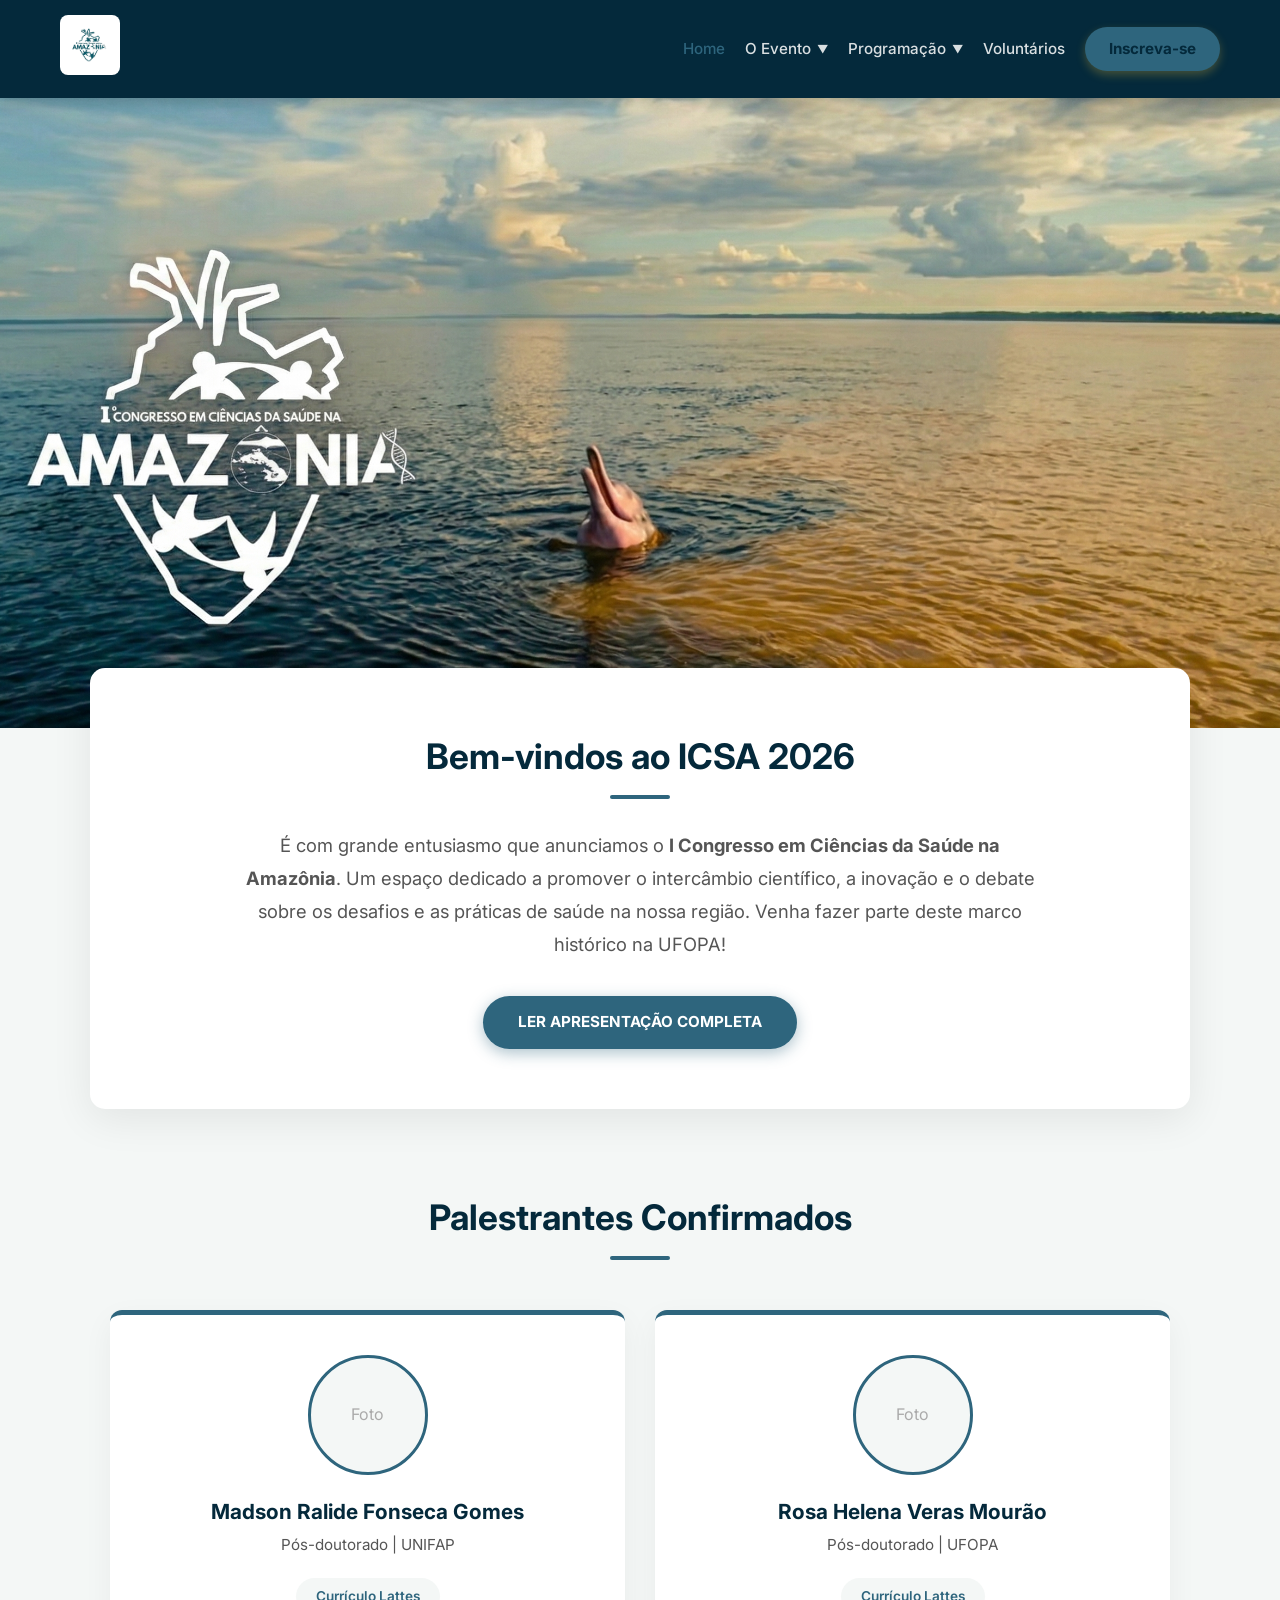
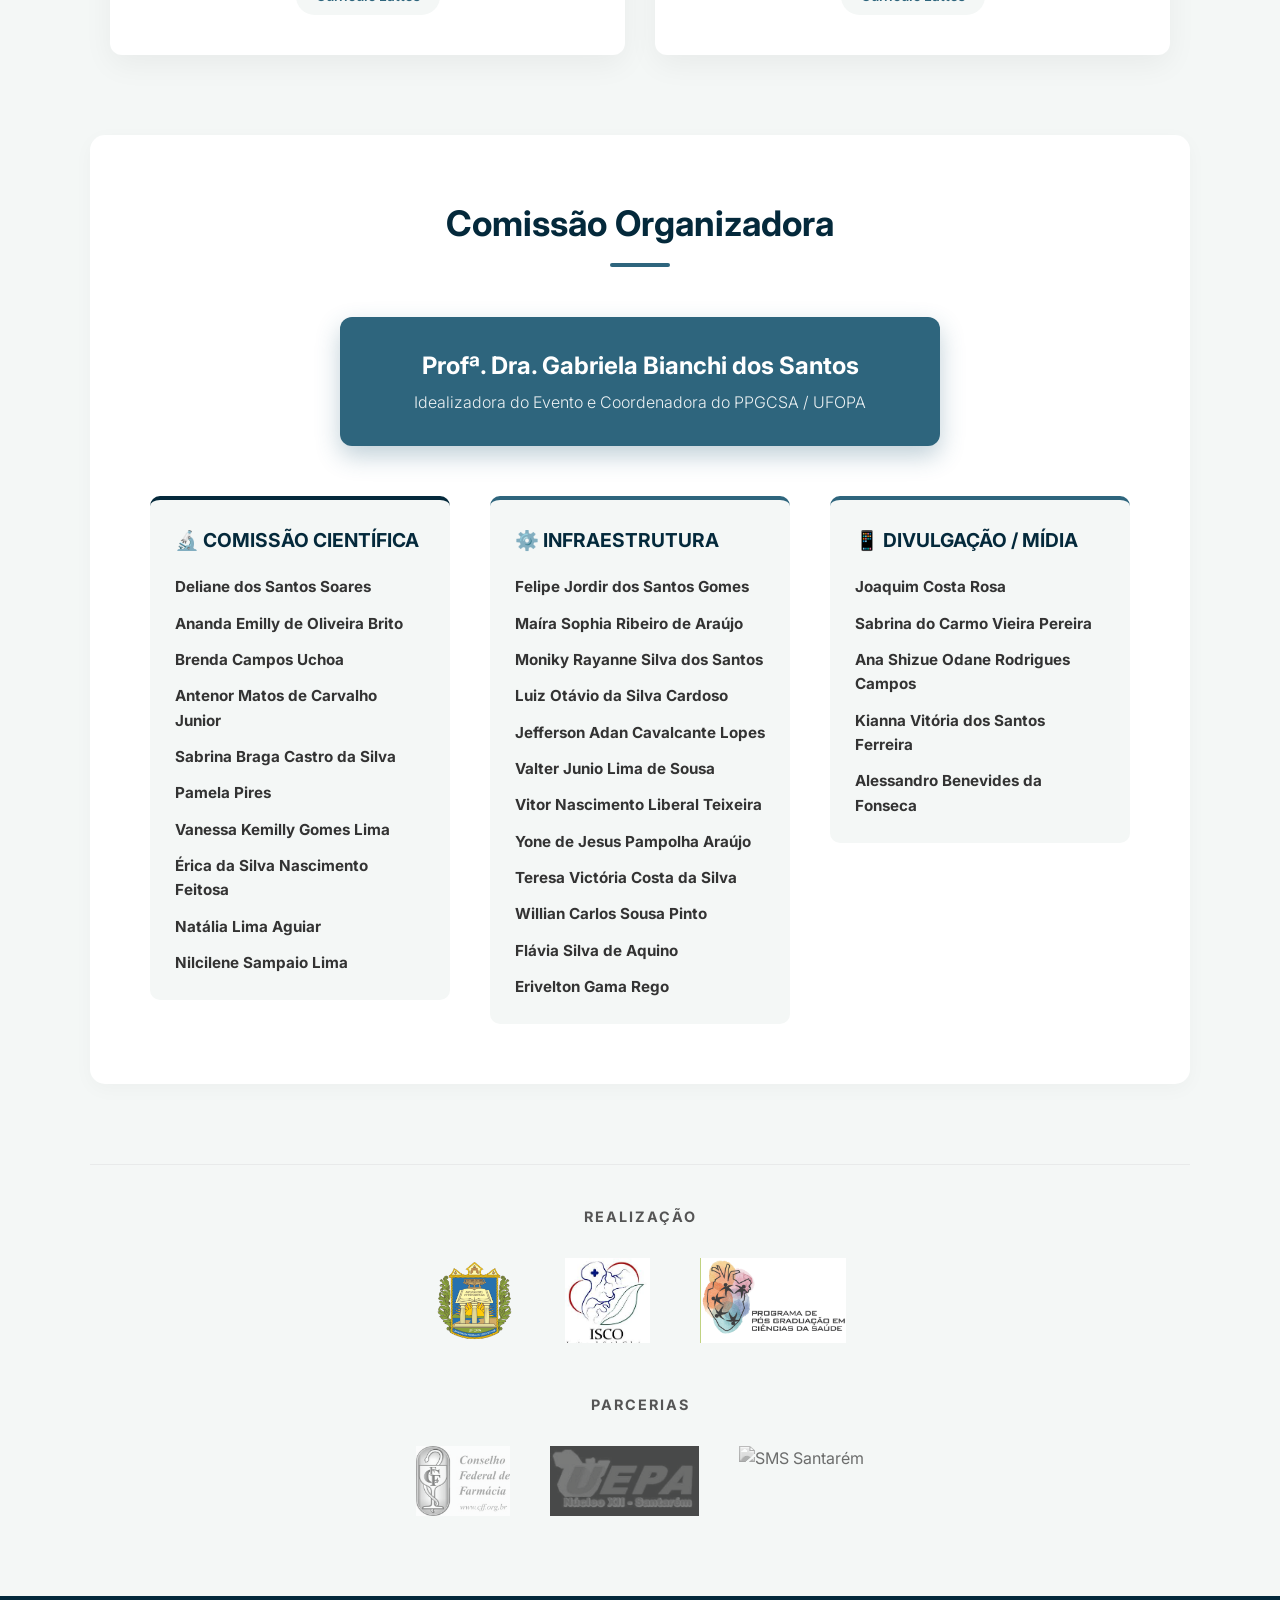
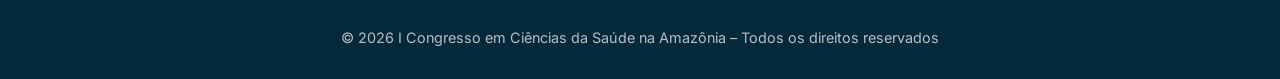
==== index.html @ aff32c7c "feat: atualiza comissao e adiciona logos institucionais" ====
<!DOCTYPE html>
<html lang="pt-BR">
<head>
    <meta charset="UTF-8">
    <meta name="viewport" content="width=device-width, initial-scale=1.0">
    <title>I Congresso em Ciências da Saúde na Amazônia</title>
    <link href="https://fonts.googleapis.com/css2?family=Inter:wght@300;400;500;600;700&display=swap" rel="stylesheet">
    <link rel="stylesheet" href="css/style.css">
</head>
<body>

    <header>
        <div class="nav-container">
            <a href="index.html"><img src="img/logo.jpeg" alt="Logo ICSA 2026" class="logo-img"></a>

            <div class="menu-toggle" id="mobile-menu">
                <span></span>
                <span></span>
                <span></span>
            </div>
            
            <nav class="nav-links">
                <a href="index.html" class="active">Home</a>
                
                <div class="dropdown">
                    <button class="dropbtn">O Evento <span style="font-size: 0.7rem;">▼</span></button>
                    <div class="dropdown-content">
                        <a href="apresentacao.html">Apresentação</a>
                        <a href="datas.html">Datas Importantes</a>
                        <a href="local.html">Local do Evento</a>
                    </div>
                </div>

                <div class="dropdown">
                    <button class="dropbtn">Programação <span style="font-size: 0.7rem;">▼</span></button>
                    <div class="dropdown-content">
                        <a href="programacao.html">Grade de Horários</a>
                        <a href="#palestrantes">Palestrantes</a>
                    </div>
                </div>

                <a href="voluntarios.html">Voluntários</a>
                <a href="#submissao" class="btn-subscribe">Inscreva-se</a>
            </nav>
        </div>
    </header>

    <section class="hero" style="position: relative; padding: 0;">
        <div class="hero-carousel">
            <img src="img/slide1.jpeg" class="slide active" alt="Slide Boto">
        </div>
    </section>

    <section class="section-container" style="text-align: center; background: var(--white); padding: 60px 40px; border-radius: 15px; box-shadow: 0 10px 40px rgba(0,0,0,0.08); margin-top: -60px; position: relative; z-index: 10;">
        <h2 class="section-title" style="margin-bottom: 30px;">Bem-vindos ao ICSA 2026</h2>
        
        <p style="font-size: 1.15rem; color: var(--text-light); max-width: 800px; margin: 0 auto 35px; line-height: 1.8;">
            É com grande entusiasmo que anunciamos o <strong>I Congresso em Ciências da Saúde na Amazônia</strong>. 
            Um espaço dedicado a promover o intercâmbio científico, a inovação e o debate sobre os desafios e as práticas de saúde na nossa região. Venha fazer parte deste marco histórico na UFOPA!
        </p>

        <a href="apresentacao.html" style="background-color: var(--secondary-color); color: var(--white); padding: 14px 35px; border-radius: 30px; font-weight: bold; text-transform: uppercase; font-size: 0.95rem; text-decoration: none; display: inline-block; transition: 0.3s; box-shadow: 0 4px 15px rgba(46, 101, 125, 0.4);">
            Ler Apresentação Completa
        </a>
    </section>

    <section id="palestrantes" class="section-container">
        <h2 class="section-title">Palestrantes Confirmados</h2>
        <div class="speakers-grid">
            <div class="speaker-card">
                <div class="speaker-photo">Foto</div>
                <h3 class="speaker-name">Madson Ralide Fonseca Gomes</h3>
                <p class="speaker-title">Pós-doutorado | UNIFAP</p>
                <a href="http://lattes.cnpq.br/0513632107672072" target="_blank" class="lattes-link">Currículo Lattes</a>
            </div>
            <div class="speaker-card">
                <div class="speaker-photo">Foto</div>
                <h3 class="speaker-name">Rosa Helena Veras Mourão</h3>
                <p class="speaker-title">Pós-doutorado | UFOPA</p>
                <a href="http://lattes.cnpq.br/7166770916937434" target="_blank" class="lattes-link">Currículo Lattes</a>
            </div>
        </div>
    </section>

    <section id="colaboradores" class="section-container" style="background: var(--white); padding: 60px; border-radius: 15px; box-shadow: 0 5px 20px rgba(0,0,0,0.03);">
        <h2 class="section-title">Comissão Organizadora</h2>
        
        <div style="text-align: center; margin: 0 auto 50px; max-width: 600px; background: var(--secondary-color); color: var(--white); padding: 30px; border-radius: 12px; box-shadow: 0 10px 25px rgba(46, 101, 125, 0.3);">
            <h3 style="font-size: 1.5rem; margin-bottom: 5px;">Profª. Dra. Gabriela Bianchi dos Santos</h3>
            <p style="font-size: 1rem; opacity: 0.9; font-weight: 300;">Idealizadora do Evento e Coordenadora do PPGCSA / UFOPA</p>
        </div>

        <div style="display: grid; grid-template-columns: repeat(auto-fit, minmax(280px, 1fr)); gap: 40px; align-items: start;">
            
            <div style="background: var(--bg-light); padding: 25px; border-radius: 10px; border-top: 4px solid var(--primary-color);">
                <h4 style="color: var(--primary-color); font-size: 1.2rem; margin-bottom: 20px; text-transform: uppercase;">🔬 Comissão Científica</h4>
                <div style="display: flex; flex-direction: column; gap: 12px; font-size: 0.95rem;">
                    <p><strong>Deliane dos Santos Soares</strong></p>
                    <p><strong>Ananda Emilly de Oliveira Brito</strong></p>
                    <p><strong>Brenda Campos Uchoa</strong></p>
                    <p><strong>Antenor Matos de Carvalho Junior</strong></p>
                    <p><strong>Sabrina Braga Castro da Silva</strong></p>
                    <p><strong>Pamela Pires</strong></p>
                    <p><strong>Vanessa Kemilly Gomes Lima</strong></p>
                    <p><strong>Érica da Silva Nascimento Feitosa</strong></p>
                    <p><strong>Natália Lima Aguiar</strong></p>
                    <p><strong>Nilcilene Sampaio Lima</strong></p>
                </div>
            </div>

            <div style="background: var(--bg-light); padding: 25px; border-radius: 10px; border-top: 4px solid var(--accent-color);">
                <h4 style="color: var(--primary-color); font-size: 1.2rem; margin-bottom: 20px; text-transform: uppercase;">⚙️ Infraestrutura</h4>
                <div style="display: flex; flex-direction: column; gap: 12px; font-size: 0.95rem;">
                    <p><strong>Felipe Jordir dos Santos Gomes</strong></p>
                    <p><strong>Maíra Sophia Ribeiro de Araújo</strong></p>
                    <p><strong>Moniky Rayanne Silva dos Santos</strong></p>
                    <p><strong>Luiz Otávio da Silva Cardoso</strong></p>
                    <p><strong>Jefferson Adan Cavalcante Lopes</strong></p>
                    <p><strong>Valter Junio Lima de Sousa</strong></p>
                    <p><strong>Vitor Nascimento Liberal Teixeira</strong></p>
                    <p><strong>Yone de Jesus Pampolha Araújo</strong></p>
                    <p><strong>Teresa Victória Costa da Silva</strong></p>
                    <p><strong>Willian Carlos Sousa Pinto</strong></p>
                    <p><strong>Flávia Silva de Aquino</strong></p>
                    <p><strong>Erivelton Gama Rego</strong></p>
                </div>
            </div>

            <div style="background: var(--bg-light); padding: 25px; border-radius: 10px; border-top: 4px solid var(--secondary-color);">
                <h4 style="color: var(--primary-color); font-size: 1.2rem; margin-bottom: 20px; text-transform: uppercase;">📱 Divulgação / Mídia</h4>
                <div style="display: flex; flex-direction: column; gap: 12px; font-size: 0.95rem;">
                    <p><strong>Joaquim Costa Rosa</strong></p>
                    <p><strong>Sabrina do Carmo Vieira Pereira</strong></p>
                    <p><strong>Ana Shizue Odane Rodrigues Campos</strong></p>
                    <p><strong>Kianna Vitória dos Santos Ferreira</strong></p>
                    <p><strong>Alessandro Benevides da Fonseca</strong></p>
                </div>
            </div>

        </div>
    </section>

    <section class="section-container" style="text-align: center; margin-bottom: 60px; padding-top: 40px; border-top: 1px solid rgba(0,0,0,0.05);">
        
        <div style="margin-bottom: 50px;">
            <h4 style="color: var(--text-light); text-transform: uppercase; letter-spacing: 2px; font-size: 0.9rem; margin-bottom: 30px;">Realização</h4>
            <div style="display: flex; justify-content: center; align-items: center; gap: 50px; flex-wrap: wrap;">
                <img src="img/logo-ufopa.png" alt="Universidade Federal do Oeste do Pará - UFOPA" style="height: 85px; object-fit: contain;">
                
                <img src="img/logo-isco.png" alt="Instituto de Saúde Coletiva - ISCO" style="height: 85px; object-fit: contain;">
                
                <img src="img/logo-ppgcsa.png" alt="Programa de Pós-Graduação em Ciências da Saúde na Amazônia - PPGCSA" style="height: 85px; object-fit: contain;">
            </div>
        </div>
        
        <div>
            <h4 style="color: var(--text-light); text-transform: uppercase; letter-spacing: 2px; font-size: 0.9rem; margin-bottom: 30px;">Parcerias</h4>
            <div style="display: flex; justify-content: center; align-items: center; gap: 40px; flex-wrap: wrap;">
                <img src="img/logo-cff.png" alt="Conselho Federal de Farmácia" style="height: 70px; object-fit: contain; filter: grayscale(100%); opacity: 0.7; transition: 0.3s;" onmouseover="this.style.filter='none'; this.style.opacity='1'" onmouseout="this.style.filter='grayscale(100%)'; this.style.opacity='0.7'">
                
                <img src="img/logo-uepa.png" alt="UEPA" style="height: 70px; object-fit: contain; filter: grayscale(100%); opacity: 0.7; transition: 0.3s;" onmouseover="this.style.filter='none'; this.style.opacity='1'" onmouseout="this.style.filter='grayscale(100%)'; this.style.opacity='0.7'">
                
                <img src="img/logo-sms.png" alt="SMS Santarém" style="height: 70px; object-fit: contain; filter: grayscale(100%); opacity: 0.7; transition: 0.3s;" onmouseover="this.style.filter='none'; this.style.opacity='1'" onmouseout="this.style.filter='grayscale(100%)'; this.style.opacity='0.7'">
            </div>
        </div>

    </section>

    <footer>
        <p>© 2026 I Congresso em Ciências da Saúde na Amazônia – Todos os direitos reservados</p>
    </footer>

    <script src="js/script.js"></script>
</body>
</html>
---- css/style.css ----
/* =========================================
   1. CONFIGURAÇÕES GERAIS E PALETA (Nível Sênior)
   ========================================= */
:root {
    --primary-color: #04293B;   /* Azul Escuro */
    --secondary-color: #2E657D; /* Azul Claro */
    --accent-color: #2E657D;    /* Trocamos o amarelo pelo seu Azul Claro aqui! */
    --text-color: #333333;
    --text-light: #555555;
    --bg-light: #F4F7F6;        
    --white: #ffffff;
}

* {
    margin: 0;
    padding: 0;
    box-sizing: border-box;
}

body {
    font-family: 'Inter', sans-serif;
    color: var(--text-color);
    background-color: var(--bg-light);
    line-height: 1.6;
}

/* =========================================
   2. CABEÇALHO ESCURO E ELEGANTE
   ========================================= */
header {
    background-color: var(--primary-color);
    box-shadow: 0 4px 15px rgba(0,0,0,0.2);
    position: sticky;
    top: 0;
    z-index: 1000;
}

.nav-container {
    max-width: 1200px;
    margin: 0 auto;
    padding: 15px 20px;
    display: flex;
    justify-content: space-between;
    align-items: center;
}

.logo-img {
    height: 60px;
    background-color: var(--white); /* Fundo branco pra logo destacar no azul escuro */
    padding: 5px;
    border-radius: 8px;
}

.nav-links {
    display: flex;
    gap: 20px;
    align-items: center;
}

.nav-links a {
    color: var(--white);
    text-decoration: none;
    font-weight: 500;
    font-size: 0.95rem;
    transition: all 0.3s ease;
    opacity: 0.85;
}

.nav-links a:hover, .nav-links a.active {
    color: var(--accent-color);
    opacity: 1;
}

/* Botão de Inscrição no Menu */
.nav-links .btn-subscribe {
    background-color: var(--accent-color);
    color: var(--primary-color);
    padding: 10px 24px;
    border-radius: 30px;
    font-weight: 700;
    opacity: 1;
    box-shadow: 0 4px 10px rgba(212, 175, 55, 0.3);
}

.nav-links .btn-subscribe:hover {
    background-color: var(--white);
    color: var(--primary-color);
    transform: translateY(-2px);
}

/* =========================================
   3. ESTRUTURA GLOBAL E TÍTULOS
   ========================================= */
.section-container {
    max-width: 1100px;
    margin: 80px auto;
    padding: 0 20px;
}

/* Títulos com detalhe dourado embaixo */
.section-title {
    color: var(--primary-color);
    font-size: 2.2rem;
    font-weight: 700;
    text-align: center;
    margin-bottom: 50px;
    position: relative;
    padding-bottom: 15px;
}

.section-title::after {
    content: '';
    position: absolute;
    bottom: 0;
    left: 50%;
    transform: translateX(-50%);
    width: 60px;
    height: 4px;
    background-color: var(--accent-color);
    border-radius: 2px;
}

/* =========================================
   4. CARROSSEL / BANNER
   ========================================= */
.hero-carousel {
    width: 100%;
    height: 70vh; /* Altura imponente */
    position: relative;
    overflow: hidden;
    background-color: var(--primary-color);
}

.hero-carousel .slide {
    position: absolute;
    top: 0;
    left: 0;
    width: 100%;
    height: 100%;
    object-fit: cover;
    object-position: center;
    opacity: 0;
    transition: opacity 1s ease-in-out;
    z-index: 1;
}

.hero-carousel .slide.active {
    opacity: 1;
}

/* =========================================
   5. CARDS (Palestrantes e Datas)
   ========================================= */
.speakers-grid {
    display: grid;
    grid-template-columns: repeat(auto-fit, minmax(280px, 1fr));
    gap: 30px;
}

.speaker-card {
    background: var(--white);
    padding: 40px 20px;
    border-radius: 12px;
    text-align: center;
    box-shadow: 0 10px 30px rgba(0,0,0,0.05);
    transition: transform 0.3s ease, box-shadow 0.3s ease;
    border-top: 5px solid var(--secondary-color);
}

.speaker-card:hover {
    transform: translateY(-5px);
    box-shadow: 0 15px 40px rgba(0,0,0,0.1);
}

.speaker-photo {
    width: 120px;
    height: 120px;
    background-color: var(--bg-light);
    border-radius: 50%;
    margin: 0 auto 20px;
    display: flex;
    align-items: center;
    justify-content: center;
    color: #aaa;
    border: 3px solid var(--accent-color);
}

.speaker-name {
    color: var(--primary-color);
    font-size: 1.3rem;
    margin-bottom: 5px;
}

.speaker-title {
    color: var(--text-light);
    font-size: 0.95rem;
    margin-bottom: 20px;
}

.lattes-link {
    display: inline-block;
    padding: 8px 20px;
    background-color: var(--bg-light);
    color: var(--secondary-color);
    text-decoration: none;
    border-radius: 20px;
    font-size: 0.85rem;
    font-weight: 600;
    transition: 0.3s;
}

.lattes-link:hover {
    background-color: var(--secondary-color);
    color: var(--white);
}

/* =========================================
   6. RODAPÉ
   ========================================= */
footer {
    background-color: var(--primary-color);
    color: rgba(255,255,255,0.7);
    text-align: center;
    padding: 30px 20px;
    font-size: 0.9rem;
    margin-top: 80px;
}

/* =========================================
   7. MENUS DROPDOWN (Gavetas)
   ========================================= */
.dropdown {
    position: relative;
    display: inline-block;
}

.dropbtn {
    background-color: transparent;
    color: var(--white);
    font-family: 'Inter', sans-serif;
    font-size: 0.95rem;
    font-weight: 500;
    border: none;
    cursor: pointer;
    padding: 10px 0;
    display: flex;
    align-items: center;
    gap: 6px;
    opacity: 0.85;
    transition: 0.3s;
}

.dropbtn:hover {
    color: var(--accent-color);
    opacity: 1;
}

.dropdown-content {
    display: none;
    position: absolute;
    background-color: var(--white);
    min-width: 220px;
    box-shadow: 0px 10px 25px rgba(0,0,0,0.15);
    border-radius: 8px;
    overflow: hidden;
    z-index: 1000;
    top: 100%;
    left: 0;
    border-top: 3px solid var(--accent-color);
}

.dropdown-content a {
    color: var(--text-color) !important; /* Força a cor escura no PC */
    padding: 12px 20px;
    text-decoration: none;
    display: block;
    text-align: left;
    border-bottom: 1px solid #f0f0f0;
    font-size: 0.9rem;
    transition: 0.2s;
}

.dropdown-content a:hover {
    background-color: var(--bg-light);
    color: var(--primary-color) !important;
    padding-left: 25px; /* Dá um "pulinho" pra direita chiquérrimo ao passar o mouse */
}

/* Faz a gaveta aparecer ao passar o mouse */
.dropdown:hover .dropdown-content {
    display: block;
}

/* =========================================
   8. RESPONSIVIDADE (MOBILE) - Gatilho Antecipado
   ========================================= */
/* Aumentamos para 1024px: notebooks pequenos e tablets já pegam o menu de hambúrguer */
@media (max-width: 1024px) {
    .menu-toggle {
        display: flex;
        flex-direction: column;
        gap: 5px;
        cursor: pointer;
    }

    .menu-toggle span {
        width: 28px;
        height: 3px;
        background-color: var(--white);
        border-radius: 2px;
        transition: 0.3s;
    }

    .nav-links {
        display: none;
        flex-direction: column;
        position: absolute;
        top: 100%;
        left: 0;
        width: 100%;
        background-color: var(--primary-color);
        padding: 10px 0 30px;
        box-shadow: 0 10px 20px rgba(0,0,0,0.2);
        align-items: flex-start; /* Alinha tudo à esquerda no celular */
    }

    .nav-links.active {
        display: flex;
    }

    .nav-links > a, .dropdown {
        padding: 12px 20px;
        width: 100%;
        border-bottom: 1px solid rgba(255,255,255,0.05);
        text-align: left;
    }

    .dropbtn {
        width: 100%;
        padding: 0;
        justify-content: space-between; /* Coloca a setinha lá no canto direito */
    }

    /* Como o menu se comporta dentro do celular */
    .dropdown-content {
        position: relative;
        box-shadow: none;
        background-color: rgba(0,0,0,0.15); /* Fundo um pouco mais escuro pra destacar */
        border-radius: 0;
        border-top: none;
        margin-top: 10px;
    }

    .dropdown-content a {
        color: var(--white) !important; /* Volta a ser branco no celular */
        border-bottom: 1px solid rgba(255,255,255,0.05);
        padding-left: 40px; /* Dá um recuo maior pra mostrar que é sub-item */
    }

    .dropdown-content a:hover {
        background-color: transparent;
        padding-left: 45px;
        color: var(--accent-color) !important;
    }

    .hero-carousel { height: 50vh; }
    .section-title { font-size: 1.8rem; }
    .section-container { margin-top: 40px; }
}

@media (min-width: 1025px) {
    .menu-toggle { display: none; }
}

/* =========================================
   9. PÁGINA DE PROGRAMAÇÃO (Timeline e Tabs)
   ========================================= */
/* Botões dos Dias */
.tabs-container {
    display: flex;
    justify-content: center;
    gap: 15px;
    margin-bottom: 40px;
    flex-wrap: wrap;
}

.tab-btn {
    background-color: var(--white);
    color: var(--primary-color);
    border: 2px solid var(--secondary-color);
    padding: 12px 30px;
    border-radius: 30px;
    font-family: 'Inter', sans-serif;
    font-weight: 600;
    font-size: 1rem;
    cursor: pointer;
    transition: all 0.3s ease;
}

.tab-btn.active, .tab-btn:hover {
    background-color: var(--secondary-color);
    color: var(--white);
    box-shadow: 0 4px 10px rgba(46, 101, 125, 0.3);
}

/* Esconder os dias que não estão clicados */
.tab-content {
    display: none;
    animation: fadeIn 0.5s ease;
}

.tab-content.active {
    display: block;
}

@keyframes fadeIn {
    from { opacity: 0; transform: translateY(10px); }
    to { opacity: 1; transform: translateY(0); }
}

/* Bloco de Horário (A Linha do Tempo) */
.time-block {
    margin-bottom: 40px;
}

.time-header {
    background-color: var(--primary-color);
    color: var(--white);
    padding: 10px 20px;
    border-radius: 8px;
    display: inline-block;
    font-weight: 700;
    font-size: 1.2rem;
    margin-bottom: 20px;
    box-shadow: 0 4px 10px rgba(0,0,0,0.1);
}

/* Grid de Cartões de Atividades Simultâneas */
.activities-grid {
    display: grid;
    grid-template-columns: repeat(auto-fit, minmax(300px, 1fr));
    gap: 20px;
}

/* O Cartão do Minicurso/Palestra */
.activity-card {
    background: var(--white);
    border-left: 5px solid var(--secondary-color);
    padding: 20px;
    border-radius: 8px;
    box-shadow: 0 4px 15px rgba(0,0,0,0.05);
    transition: transform 0.2s;
}

.activity-card:hover {
    transform: translateY(-3px);
    box-shadow: 0 8px 20px rgba(0,0,0,0.1);
}

.activity-title {
    color: var(--primary-color);
    font-size: 1.1rem;
    font-weight: 700;
    margin-bottom: 8px;
    line-height: 1.4;
}

.activity-speaker {
    color: var(--text-light);
    font-size: 0.95rem;
    margin-bottom: 15px;
    display: flex;
    align-items: center;
    gap: 5px;
}

.activity-location {
    display: inline-block;
    background-color: var(--bg-light);
    color: var(--secondary-color);
    font-size: 0.85rem;
    font-weight: 600;
    padding: 5px 12px;
    border-radius: 20px;
    border: 1px solid rgba(46, 101, 125, 0.2);
}
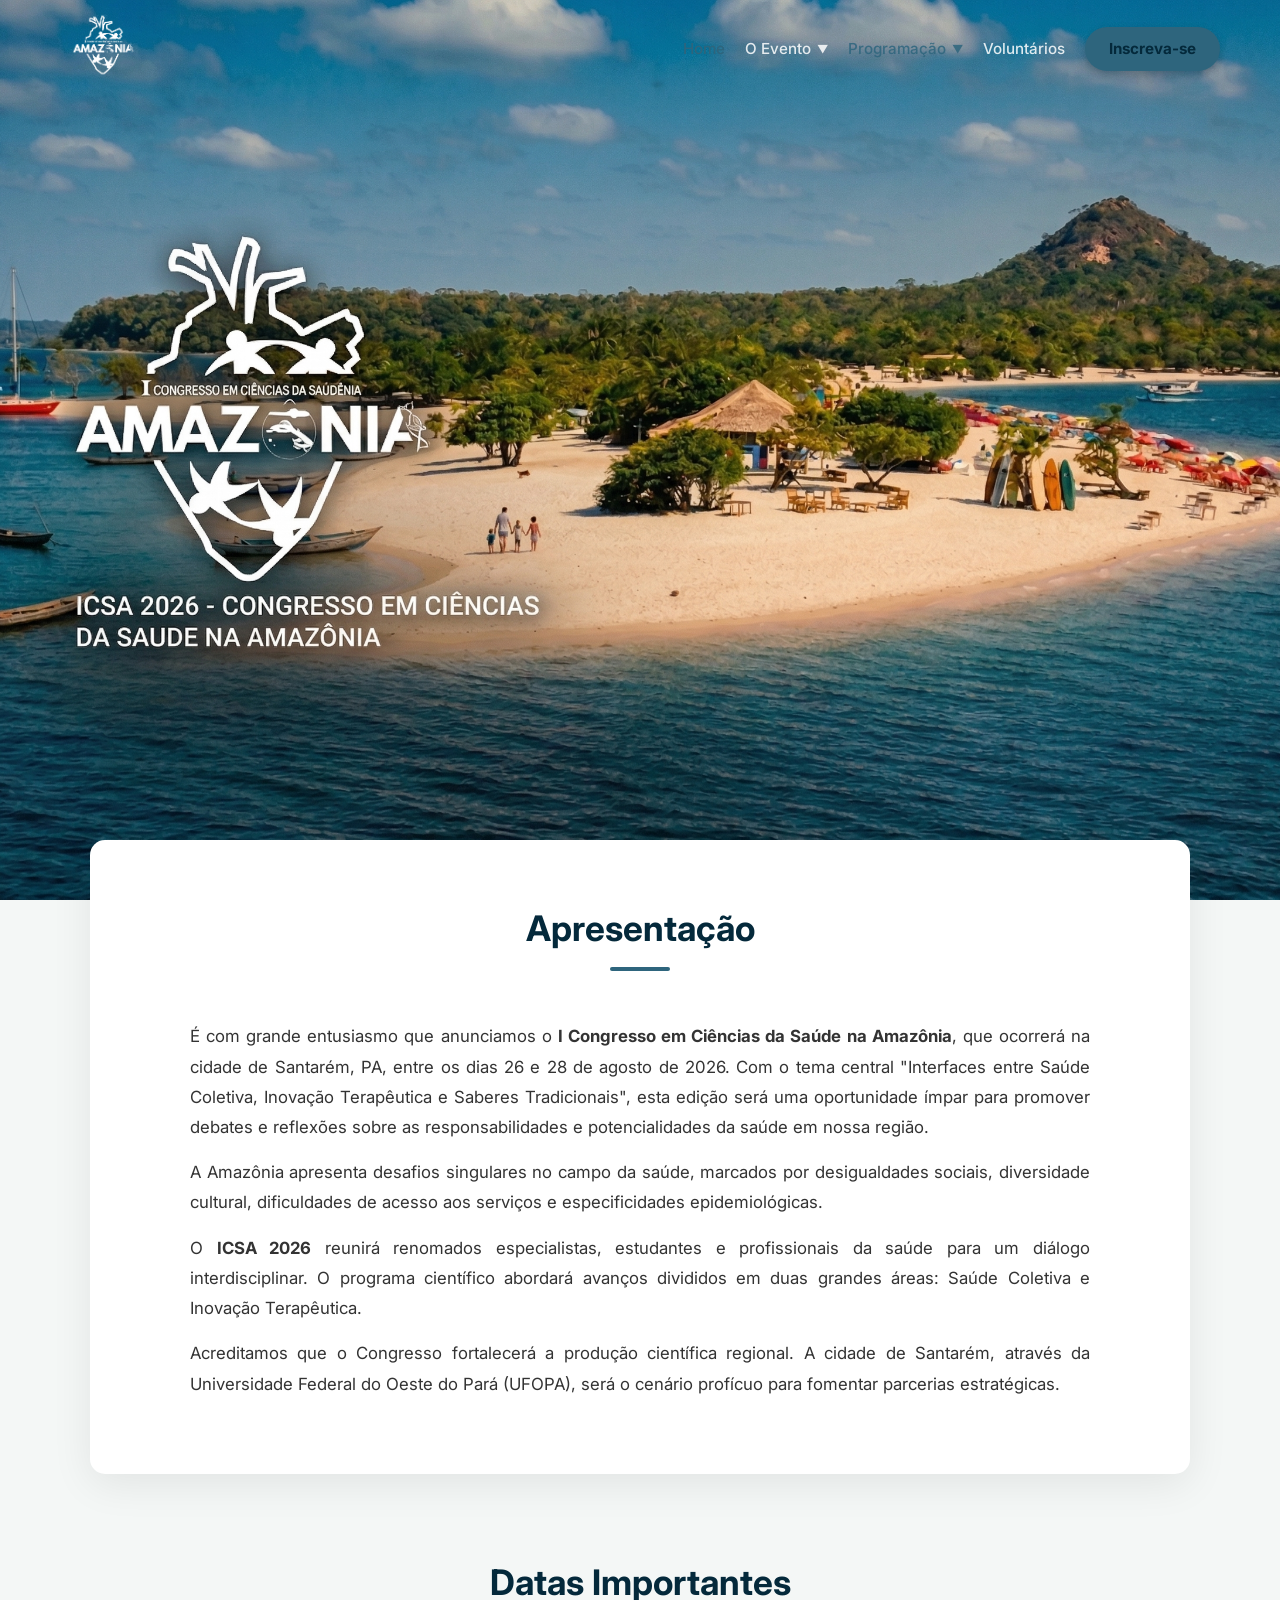
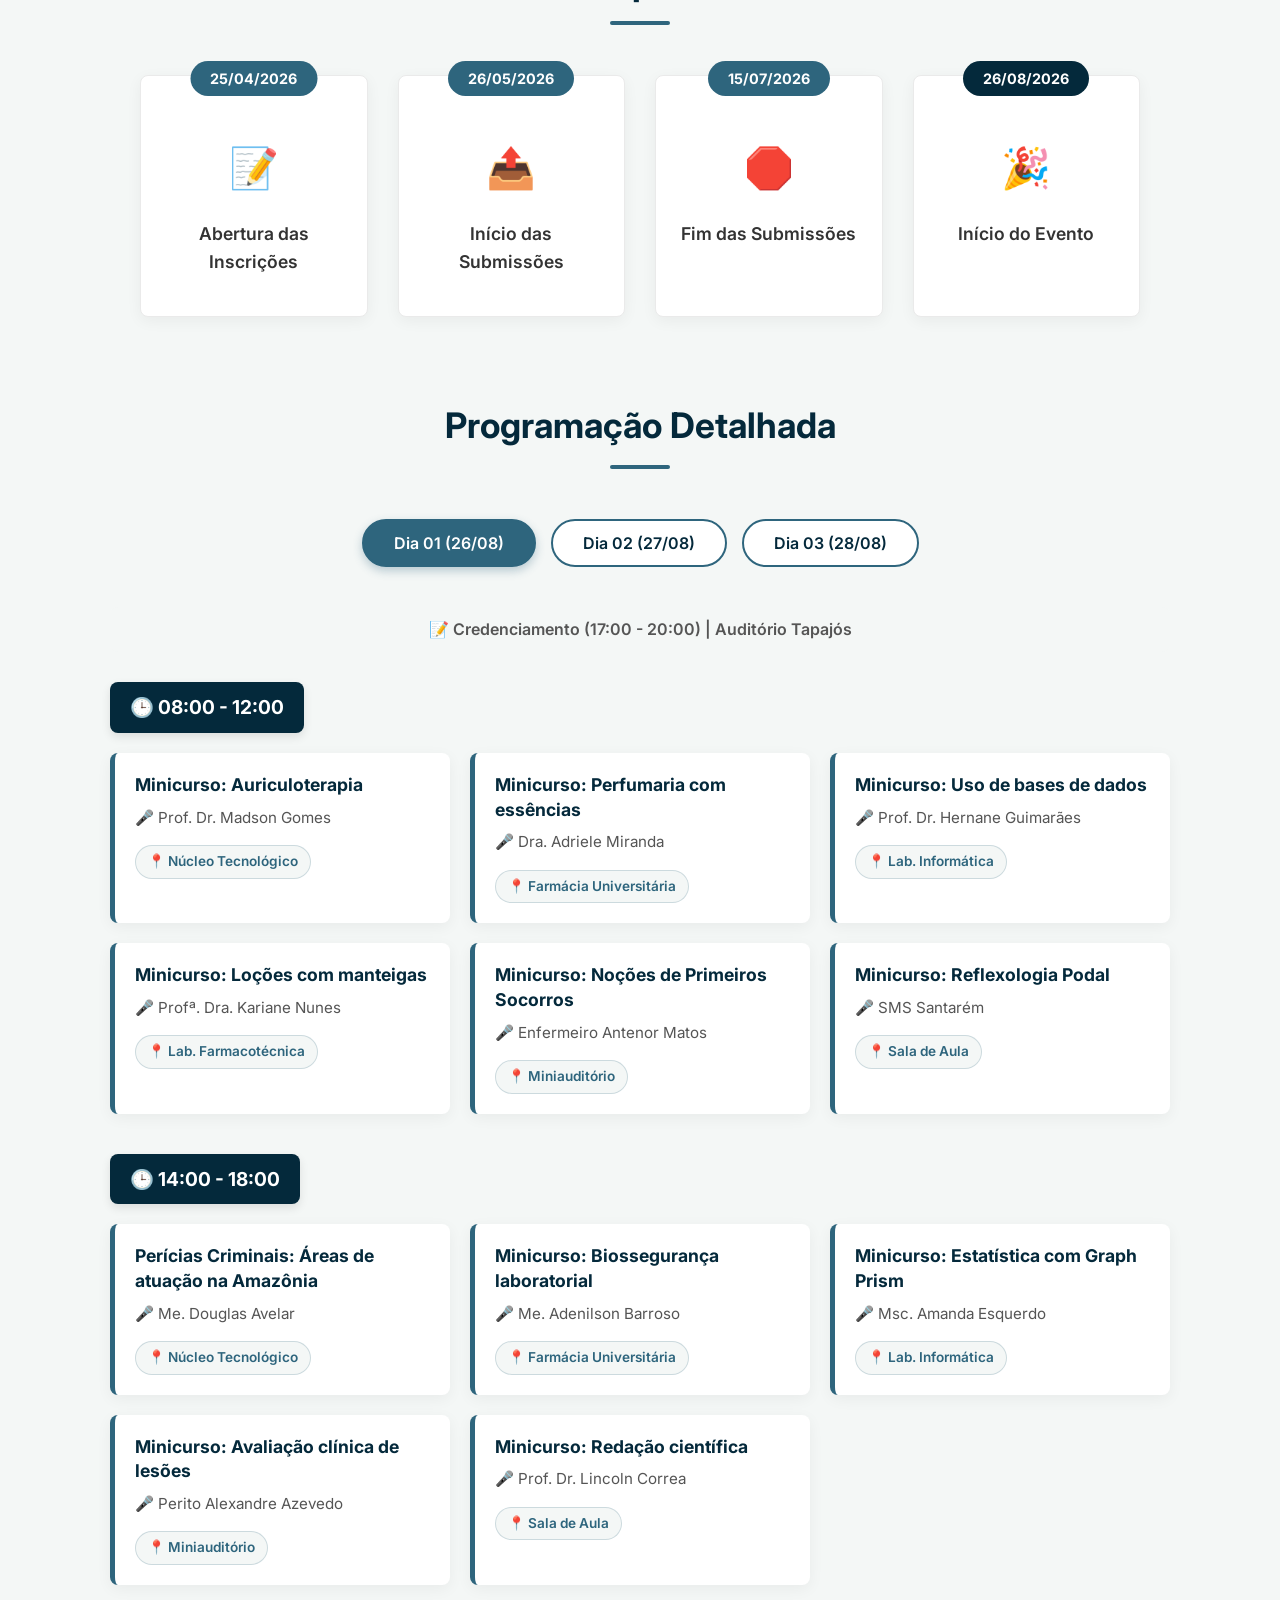
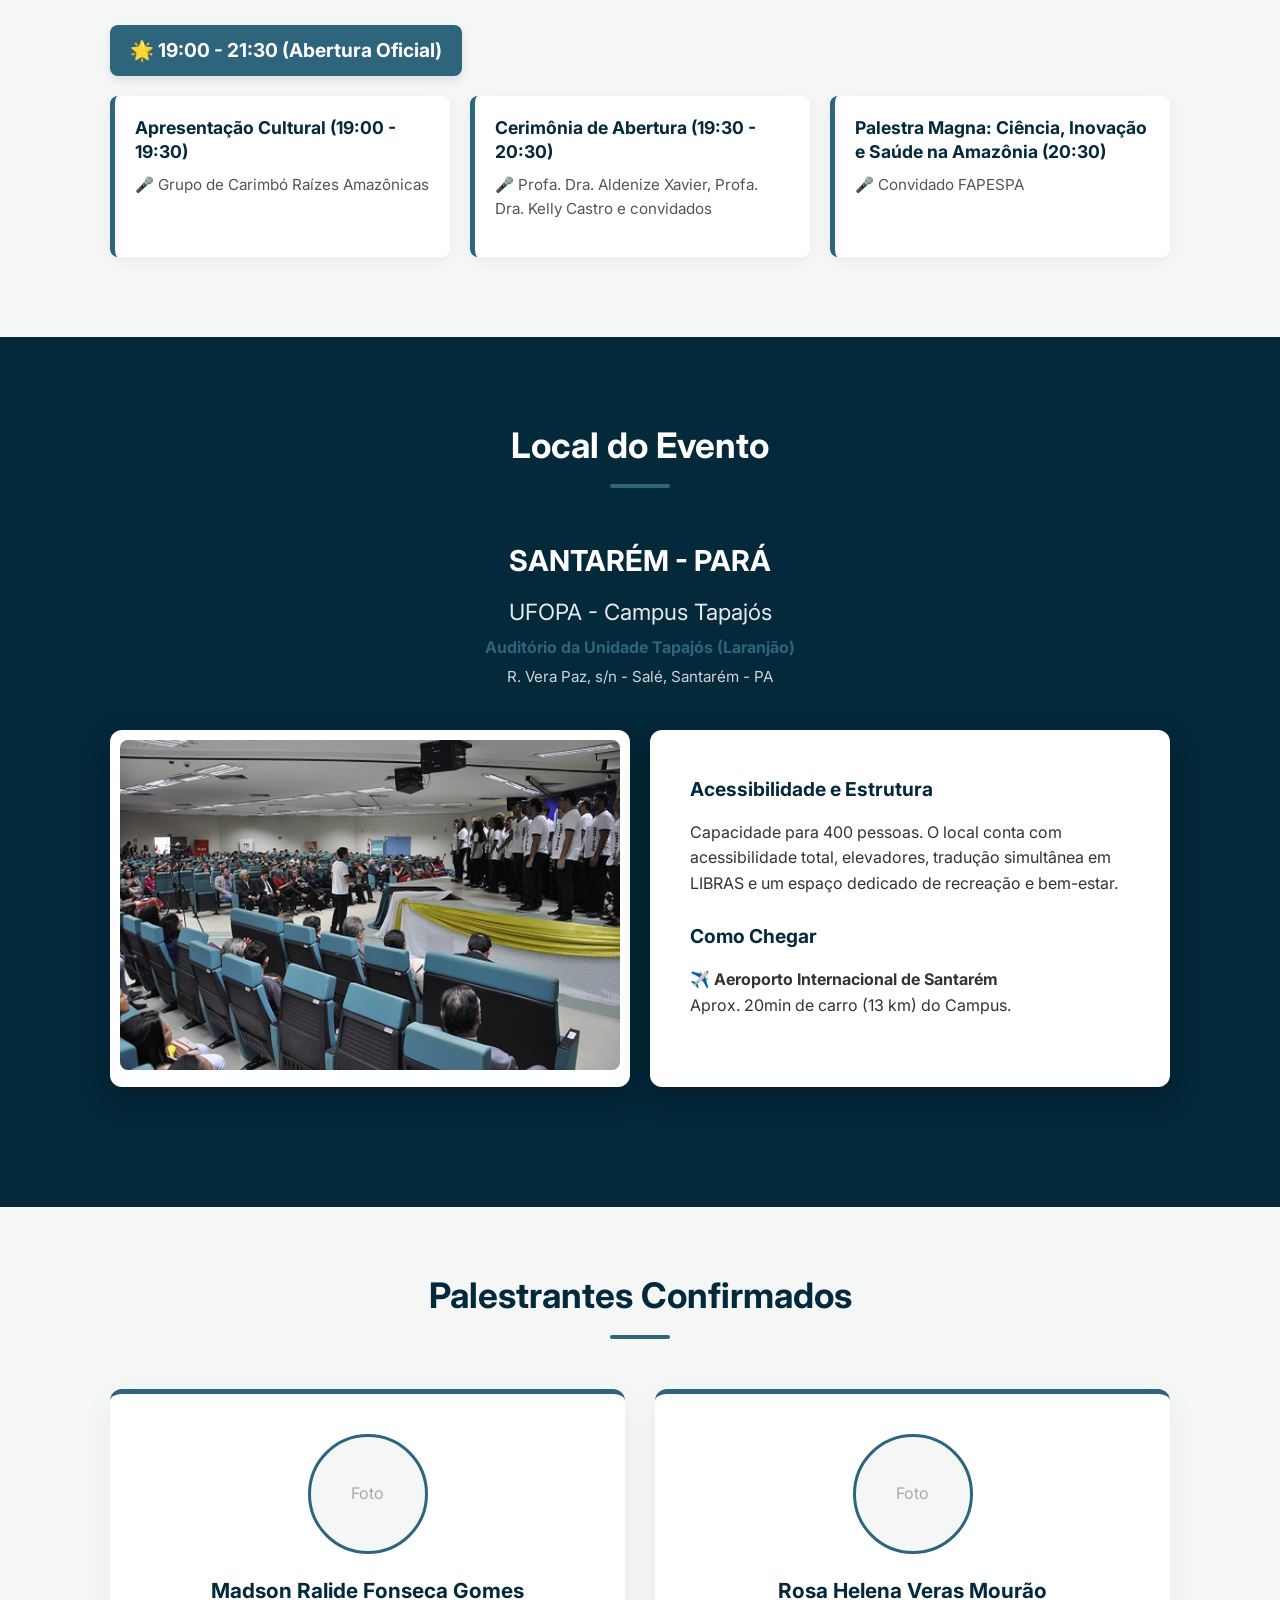
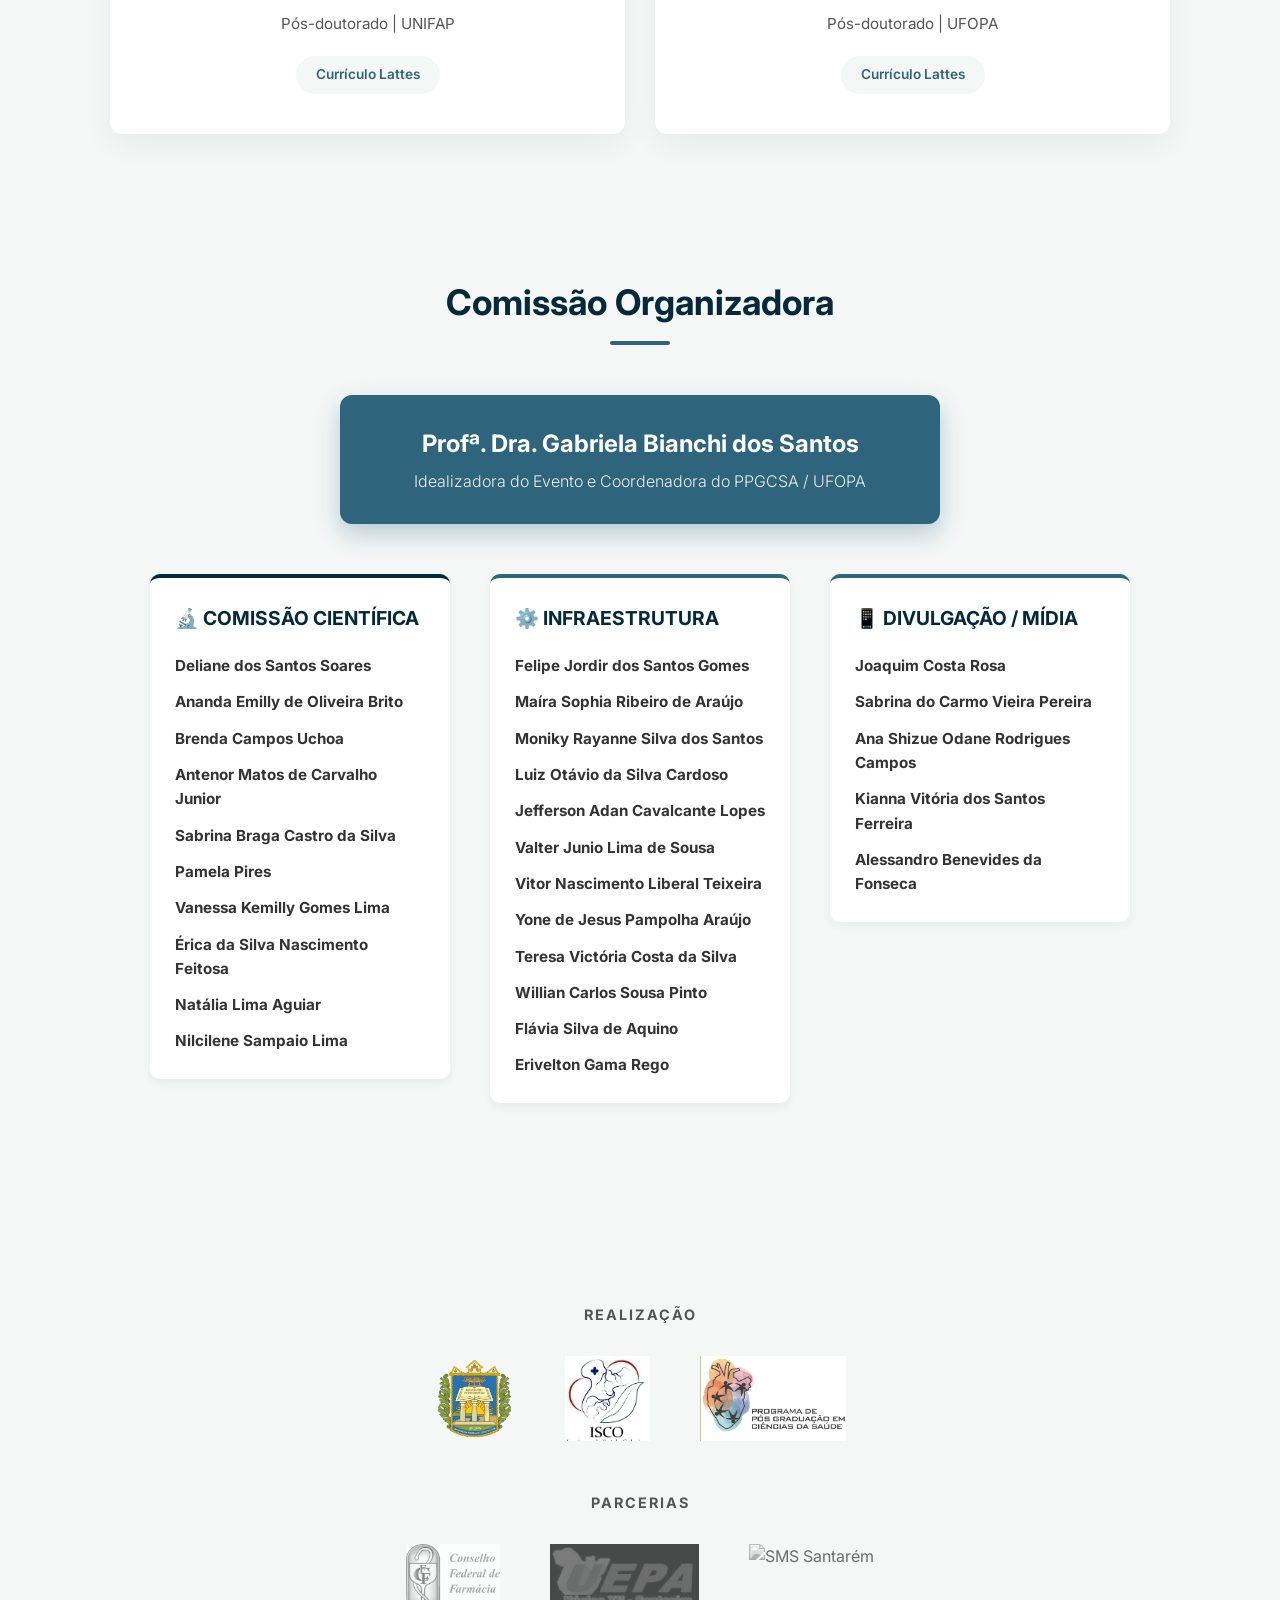
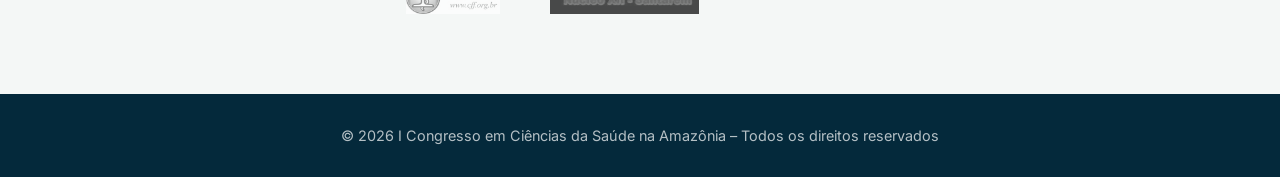
==== commit 001cec40: "feat: refatoracao completa - separa estilos do html e cria landing page dinamica" ====
--- a/index.html
+++ b/index.html
@@ -20,21 +20,21 @@
             </div>
             
             <nav class="nav-links">
-                <a href="index.html" class="active">Home</a>
+                <a href="#home" class="active">Home</a>
                 
                 <div class="dropdown">
                     <button class="dropbtn">O Evento <span style="font-size: 0.7rem;">▼</span></button>
                     <div class="dropdown-content">
-                        <a href="apresentacao.html">Apresentação</a>
-                        <a href="datas.html">Datas Importantes</a>
-                        <a href="local.html">Local do Evento</a>
+                        <a href="#apresentacao">Apresentação</a>
+                        <a href="#datas">Datas Importantes</a>
+                        <a href="#local">Local do Evento</a>
                     </div>
                 </div>
 
                 <div class="dropdown">
-                    <button class="dropbtn">Programação <span style="font-size: 0.7rem;">▼</span></button>
+                    <button class="dropbtn" style="color: var(--accent-color);">Programação <span style="font-size: 0.7rem;">▼</span></button>
                     <div class="dropdown-content">
-                        <a href="programacao.html">Grade de Horários</a>
+                        <a href="#programacao" style="color: var(--primary-color) !important; font-weight: bold;">Grade de Horários</a>
                         <a href="#palestrantes">Palestrantes</a>
                     </div>
                 </div>
@@ -45,26 +45,115 @@
         </div>
     </header>
 
-    <section class="hero" style="position: relative; padding: 0;">
+    <section id="home" class="hero hero-home">
         <div class="hero-carousel">
             <img src="img/slide1.jpeg" class="slide active" alt="Slide Boto">
         </div>
     </section>
 
-    <section class="section-container" style="text-align: center; background: var(--white); padding: 60px 40px; border-radius: 15px; box-shadow: 0 10px 40px rgba(0,0,0,0.08); margin-top: -60px; position: relative; z-index: 10;">
-        <h2 class="section-title" style="margin-bottom: 30px;">Bem-vindos ao ICSA 2026</h2>
+    <section id="apresentacao" class="section-container apresentacao-section scroll-section">
+        <h2 class="section-title">Apresentação</h2>
+        <div class="apresentacao-text">
+            <p>É com grande entusiasmo que anunciamos o <strong>I Congresso em Ciências da Saúde na Amazônia</strong>, que ocorrerá na cidade de Santarém, PA, entre os dias 26 e 28 de agosto de 2026. Com o tema central "Interfaces entre Saúde Coletiva, Inovação Terapêutica e Saberes Tradicionais", esta edição será uma oportunidade ímpar para promover debates e reflexões sobre as responsabilidades e potencialidades da saúde em nossa região.</p>
+            <p>A Amazônia apresenta desafios singulares no campo da saúde, marcados por desigualdades sociais, diversidade cultural, dificuldades de acesso aos serviços e especificidades epidemiológicas.</p>
+            <p>O <strong>ICSA 2026</strong> reunirá renomados especialistas, estudantes e profissionais da saúde para um diálogo interdisciplinar. O programa científico abordará avanços divididos em duas grandes áreas: Saúde Coletiva e Inovação Terapêutica.</p>
+            <p>Acreditamos que o Congresso fortalecerá a produção científica regional. A cidade de Santarém, através da Universidade Federal do Oeste do Pará (UFOPA), será o cenário profícuo para fomentar parcerias estratégicas.</p>
+        </div>
+    </section>
+
+    <section id="datas" class="section-container scroll-section">
+        <h2 class="section-title">Datas Importantes</h2>
+        <div class="datas-grid">
+            <div class="data-card">
+                <div class="data-badge bg-secondary">25/04/2026</div>
+                <div class="data-icon">📝</div>
+                <h3>Abertura das Inscrições</h3>
+            </div>
+            <div class="data-card">
+                <div class="data-badge bg-secondary">26/05/2026</div>
+                <div class="data-icon">📤</div>
+                <h3>Início das Submissões</h3>
+            </div>
+            <div class="data-card">
+                <div class="data-badge bg-secondary">15/07/2026</div>
+                <div class="data-icon">🛑</div>
+                <h3>Fim das Submissões</h3>
+            </div>
+            <div class="data-card">
+                <div class="data-badge bg-primary">26/08/2026</div>
+                <div class="data-icon">🎉</div>
+                <h3>Início do Evento</h3>
+            </div>
+        </div>
+    </section>
+
+    <section id="programacao" class="section-container scroll-section">
+        <h2 class="section-title">Programação Detalhada</h2>
         
-        <p style="font-size: 1.15rem; color: var(--text-light); max-width: 800px; margin: 0 auto 35px; line-height: 1.8;">
-            É com grande entusiasmo que anunciamos o <strong>I Congresso em Ciências da Saúde na Amazônia</strong>. 
-            Um espaço dedicado a promover o intercâmbio científico, a inovação e o debate sobre os desafios e as práticas de saúde na nossa região. Venha fazer parte deste marco histórico na UFOPA!
-        </p>
-
-        <a href="apresentacao.html" style="background-color: var(--secondary-color); color: var(--white); padding: 14px 35px; border-radius: 30px; font-weight: bold; text-transform: uppercase; font-size: 0.95rem; text-decoration: none; display: inline-block; transition: 0.3s; box-shadow: 0 4px 15px rgba(46, 101, 125, 0.4);">
-            Ler Apresentação Completa
-        </a>
-    </section>
-
-    <section id="palestrantes" class="section-container">
+        <div class="tabs-container">
+            <button class="tab-btn active" onclick="abrirDia('dia1', this)">Dia 01 (26/08)</button>
+            <button class="tab-btn" onclick="abrirDia('dia2', this)">Dia 02 (27/08)</button>
+            <button class="tab-btn" onclick="abrirDia('dia3', this)">Dia 03 (28/08)</button>
+        </div>
+
+        <div id="dia1" class="tab-content active">
+            <p class="tab-aviso">📝 Credenciamento (17:00 - 20:00) | Auditório Tapajós</p>
+            <div class="time-block">
+                <div class="time-header">🕒 08:00 - 12:00</div>
+                <div class="activities-grid">
+                    <div class="activity-card"><h4 class="activity-title">Minicurso: Auriculoterapia</h4><p class="activity-speaker">🎤 Prof. Dr. Madson Gomes</p><span class="activity-location">📍 Núcleo Tecnológico</span></div>
+                    <div class="activity-card"><h4 class="activity-title">Minicurso: Perfumaria com essências</h4><p class="activity-speaker">🎤 Dra. Adriele Miranda</p><span class="activity-location">📍 Farmácia Universitária</span></div>
+                    <div class="activity-card"><h4 class="activity-title">Minicurso: Uso de bases de dados</h4><p class="activity-speaker">🎤 Prof. Dr. Hernane Guimarães</p><span class="activity-location">📍 Lab. Informática</span></div>
+                    <div class="activity-card"><h4 class="activity-title">Minicurso: Loções com manteigas</h4><p class="activity-speaker">🎤 Profª. Dra. Kariane Nunes</p><span class="activity-location">📍 Lab. Farmacotécnica</span></div>
+                    <div class="activity-card"><h4 class="activity-title">Minicurso: Noções de Primeiros Socorros</h4><p class="activity-speaker">🎤 Enfermeiro Antenor Matos</p><span class="activity-location">📍 Miniauditório</span></div>
+                    <div class="activity-card"><h4 class="activity-title">Minicurso: Reflexologia Podal</h4><p class="activity-speaker">🎤 SMS Santarém</p><span class="activity-location">📍 Sala de Aula</span></div>
+                </div>
+            </div>
+            <div class="time-block"><div class="time-header">🕒 14:00 - 18:00</div><div class="activities-grid"><div class="activity-card"><h4 class="activity-title">Perícias Criminais: Áreas de atuação na Amazônia</h4><p class="activity-speaker">🎤 Me. Douglas Avelar</p><span class="activity-location">📍 Núcleo Tecnológico</span></div><div class="activity-card"><h4 class="activity-title">Minicurso: Biossegurança laboratorial</h4><p class="activity-speaker">🎤 Me. Adenilson Barroso</p><span class="activity-location">📍 Farmácia Universitária</span></div><div class="activity-card"><h4 class="activity-title">Minicurso: Estatística com Graph Prism</h4><p class="activity-speaker">🎤 Msc. Amanda Esquerdo</p><span class="activity-location">📍 Lab. Informática</span></div><div class="activity-card"><h4 class="activity-title">Minicurso: Avaliação clínica de lesões</h4><p class="activity-speaker">🎤 Perito Alexandre Azevedo</p><span class="activity-location">📍 Miniauditório</span></div><div class="activity-card"><h4 class="activity-title">Minicurso: Redação científica</h4><p class="activity-speaker">🎤 Prof. Dr. Lincoln Correa</p><span class="activity-location">📍 Sala de Aula</span></div></div></div>
+            <div class="time-block"><div class="time-header" style="background-color: var(--accent-color);">🌟 19:00 - 21:30 (Abertura Oficial)</div><div class="activities-grid"><div class="activity-card"><h4 class="activity-title">Apresentação Cultural (19:00 - 19:30)</h4><p class="activity-speaker">🎤 Grupo de Carimbó Raízes Amazônicas</p></div><div class="activity-card"><h4 class="activity-title">Cerimônia de Abertura (19:30 - 20:30)</h4><p class="activity-speaker">🎤 Profa. Dra. Aldenize Xavier, Profa. Dra. Kelly Castro e convidados</p></div><div class="activity-card"><h4 class="activity-title">Palestra Magna: Ciência, Inovação e Saúde na Amazônia (20:30)</h4><p class="activity-speaker">🎤 Convidado FAPESPA</p></div></div></div>
+        </div>
+
+        <div id="dia2" class="tab-content">
+            <p class="tab-aviso">*Todas as atividades deste dia ocorrerão no <strong>Auditório Tapajós</strong>.</p>
+            <div class="time-block"><div class="time-header">🕒 Manhã</div><div class="activities-grid grid-1-col"><div class="activity-card card-destaque"><h4 class="activity-title">07:30 - 09:00 | Credenciamento</h4></div><div class="activity-card"><span class="activity-location">09:00 - 10:00</span><h4 class="activity-title">Mesa redonda: Inovação em medicamentos e cosméticos da Amazônia</h4><p class="activity-speaker">🎤 Profa. Kariane Nunes e Prof. Dr. Vitor Moutinho</p></div><div class="activity-card"><span class="activity-location">10:00 - 12:00</span><h4 class="activity-title">Apresentação de Trabalhos</h4></div><div class="activity-card card-destaque"><h4 class="activity-title">🍽️ 12:00 - 14:00 | ALMOÇO</h4></div></div></div>
+            <div class="time-block"><div class="time-header">🕒 Tarde / Noite</div><div class="activities-grid grid-1-col"><div class="activity-card"><span class="activity-location">14:00 - 15:30</span><h4 class="activity-title">Mesa redonda: Saúde da Mulher na Amazônia</h4><p class="activity-speaker">🎤 Profª. Dra. Luana Rodrigues, Juliana Gagno e Marina Meschede</p></div><div class="activity-card"><span class="activity-location">15:30 - 16:15</span><h4 class="activity-title">Palestra: Nanotecnologias aplicadas ao desenvolvimento de fármacos</h4><p class="activity-speaker">🎤 Prof. Dr. Emerson Silva Lima (UFAM)</p></div><div class="activity-card card-destaque"><h4 class="activity-title">☕ 16:15 - 16:30 | INTERVALO</h4></div><div class="activity-card"><span class="activity-location">16:30 - 17:15</span><h4 class="activity-title">Mesa redonda: Saberes tradicionais em saúde: vivências</h4><p class="activity-speaker">🎤 Convidados especiais</p></div><div class="activity-card"><span class="activity-location">17:15 - 18:00</span><h4 class="activity-title">Palestra: Práticas Integrativas no SUS</h4><p class="activity-speaker">🎤 Prof. Dr. Madson Ralide Fonseca (UNIFAP)</p></div><div class="activity-card card-destaque"><h4 class="activity-title">☕ 18:00 - 18:30 | COFFEE-BREAK</h4></div><div class="activity-card"><span class="activity-location">19:00 - 21:30</span><h4 class="activity-title">Apresentação de Trabalhos</h4></div></div></div>
+        </div>
+
+        <div id="dia3" class="tab-content">
+            <p class="tab-aviso">*Todas as atividades deste dia ocorrerão no <strong>Auditório Tapajós</strong>.</p>
+            <div class="time-block"><div class="time-header">🕒 Manhã</div><div class="activities-grid grid-1-col"><div class="activity-card"><span class="activity-location">08:00 - 09:00</span><h4 class="activity-title">Mesa redonda: Biodiversidade amazônica</h4><p class="activity-speaker">🎤 Profª. Dra. Rosa Mourão, Cleydson Breno e Patrícia Danielle</p></div><div class="activity-card"><span class="activity-location">09:00 - 10:00</span><h4 class="activity-title">Palestra: Descoberta Racional de Fármacos</h4><p class="activity-speaker">🎤 Prof. Dr. Emerson Silva Lima</p></div><div class="activity-card card-destaque"><h4 class="activity-title">☕ 10:00 - 10:15 | INTERVALO</h4></div><div class="activity-card"><span class="activity-location">10:15 - 11:00</span><h4 class="activity-title">Palestra: Ciência, Tecnologia e Saúde</h4><p class="activity-speaker">🎤 Prof. Dr. Thalis Ferreira dos Santos</p></div><div class="activity-card"><span class="activity-location">11:00 - 12:00</span><h4 class="activity-title">Palestra: Desafios da Saúde indígena</h4><p class="activity-speaker">🎤 Prof. Dr. Hernane Guimarães</p></div><div class="activity-card card-destaque"><h4 class="activity-title">🍽️ 12:00 - 14:00 | ALMOÇO</h4></div></div></div>
+            <div class="time-block"><div class="time-header">🕒 Tarde</div><div class="activities-grid grid-1-col"><div class="activity-card"><span class="activity-location">14:00 - 15:30</span><h4 class="activity-title">Mesa redonda: Contaminação por Mercúrio</h4><p class="activity-speaker">🎤 Prof. Dr. Luis Reginaldo e Profª. Dra. Heloisa Meneses</p></div><div class="activity-card card-destaque"><h4 class="activity-title">☕ 15:30 - 15:45 | INTERVALO</h4></div><div class="activity-card"><span class="activity-location">15:45 - 17:15</span><h4 class="activity-title">Mesa redonda: Vozes da Pós-Graduação</h4><p class="activity-speaker">🎤 Discentes do PPGCSA</p></div><div class="activity-card"><span class="activity-location">17:15 - 18:00</span><h4 class="activity-title">Encerramento Oficial</h4><p class="activity-speaker">🎤 Profª. Dra. Gabriela Bianchi</p></div><div class="activity-card card-destaque"><h4 class="activity-title">🎉 18:00 - 18:30 | Coffee-break e Apresentação</h4></div></div></div>
+        </div>
+    </section>
+
+    <div id="local" class="local-wrapper scroll-section">
+        <section class="section-container" style="margin: 0 auto; padding-top: 0;">
+            <h2 class="section-title title-light">Local do Evento</h2>
+            
+            <div class="local-header">
+                <h3>Santarém - Pará</h3>
+                <h4>UFOPA - Campus Tapajós</h4>
+                <p class="highlight-text">Auditório da Unidade Tapajós (Laranjão)</p>
+                <p class="sub-text">R. Vera Paz, s/n - Salé, Santarém - PA</p>
+            </div>
+
+            <div class="local-grid">
+                <div class="local-card local-img">
+                    <img src="img/auditorio.jpeg" alt="Auditório Laranjão UFOPA">
+                </div>
+                
+                <div class="local-card local-info">
+                    <h4>Acessibilidade e Estrutura</h4>
+                    <p>Capacidade para 400 pessoas. O local conta com acessibilidade total, elevadores, tradução simultânea em LIBRAS e um espaço dedicado de recreação e bem-estar.</p>
+                    
+                    <h4>Como Chegar</h4>
+                    <p>✈️ <strong>Aeroporto Internacional de Santarém</strong><br>Aprox. 20min de carro (13 km) do Campus.</p>
+                </div>
+            </div>
+        </section>
+    </div>
+
+    <section id="palestrantes" class="section-container scroll-section">
         <h2 class="section-title">Palestrantes Confirmados</h2>
         <div class="speakers-grid">
             <div class="speaker-card">
@@ -82,19 +171,18 @@
         </div>
     </section>
 
-    <section id="colaboradores" class="section-container" style="background: var(--white); padding: 60px; border-radius: 15px; box-shadow: 0 5px 20px rgba(0,0,0,0.03);">
+    <section id="colaboradores" class="section-container comissao-section scroll-section">
         <h2 class="section-title">Comissão Organizadora</h2>
         
-        <div style="text-align: center; margin: 0 auto 50px; max-width: 600px; background: var(--secondary-color); color: var(--white); padding: 30px; border-radius: 12px; box-shadow: 0 10px 25px rgba(46, 101, 125, 0.3);">
-            <h3 style="font-size: 1.5rem; margin-bottom: 5px;">Profª. Dra. Gabriela Bianchi dos Santos</h3>
-            <p style="font-size: 1rem; opacity: 0.9; font-weight: 300;">Idealizadora do Evento e Coordenadora do PPGCSA / UFOPA</p>
-        </div>
-
-        <div style="display: grid; grid-template-columns: repeat(auto-fit, minmax(280px, 1fr)); gap: 40px; align-items: start;">
-            
-            <div style="background: var(--bg-light); padding: 25px; border-radius: 10px; border-top: 4px solid var(--primary-color);">
-                <h4 style="color: var(--primary-color); font-size: 1.2rem; margin-bottom: 20px; text-transform: uppercase;">🔬 Comissão Científica</h4>
-                <div style="display: flex; flex-direction: column; gap: 12px; font-size: 0.95rem;">
+        <div class="comissao-highlight">
+            <h3>Profª. Dra. Gabriela Bianchi dos Santos</h3>
+            <p>Idealizadora do Evento e Coordenadora do PPGCSA / UFOPA</p>
+        </div>
+
+        <div class="comissao-grid">
+            <div class="comissao-card border-primary">
+                <h4>🔬 Comissão Científica</h4>
+                <div class="comissao-list">
                     <p><strong>Deliane dos Santos Soares</strong></p>
                     <p><strong>Ananda Emilly de Oliveira Brito</strong></p>
                     <p><strong>Brenda Campos Uchoa</strong></p>
@@ -108,9 +196,9 @@
                 </div>
             </div>
 
-            <div style="background: var(--bg-light); padding: 25px; border-radius: 10px; border-top: 4px solid var(--accent-color);">
-                <h4 style="color: var(--primary-color); font-size: 1.2rem; margin-bottom: 20px; text-transform: uppercase;">⚙️ Infraestrutura</h4>
-                <div style="display: flex; flex-direction: column; gap: 12px; font-size: 0.95rem;">
+            <div class="comissao-card border-accent">
+                <h4>⚙️ Infraestrutura</h4>
+                <div class="comissao-list">
                     <p><strong>Felipe Jordir dos Santos Gomes</strong></p>
                     <p><strong>Maíra Sophia Ribeiro de Araújo</strong></p>
                     <p><strong>Moniky Rayanne Silva dos Santos</strong></p>
@@ -126,9 +214,9 @@
                 </div>
             </div>
 
-            <div style="background: var(--bg-light); padding: 25px; border-radius: 10px; border-top: 4px solid var(--secondary-color);">
-                <h4 style="color: var(--primary-color); font-size: 1.2rem; margin-bottom: 20px; text-transform: uppercase;">📱 Divulgação / Mídia</h4>
-                <div style="display: flex; flex-direction: column; gap: 12px; font-size: 0.95rem;">
+            <div class="comissao-card border-secondary">
+                <h4>📱 Divulgação / Mídia</h4>
+                <div class="comissao-list">
                     <p><strong>Joaquim Costa Rosa</strong></p>
                     <p><strong>Sabrina do Carmo Vieira Pereira</strong></p>
                     <p><strong>Ana Shizue Odane Rodrigues Campos</strong></p>
@@ -136,34 +224,27 @@
                     <p><strong>Alessandro Benevides da Fonseca</strong></p>
                 </div>
             </div>
-
-        </div>
-    </section>
-
-    <section class="section-container" style="text-align: center; margin-bottom: 60px; padding-top: 40px; border-top: 1px solid rgba(0,0,0,0.05);">
+        </div>
+    </section>
+
+    <section class="section-container realizacao-section">
+        <div class="logos-block">
+            <h4>Realização</h4>
+            <div class="logos-grid">
+                <img src="img/logo-ufopa.png" alt="UFOPA">
+                <img src="img/logo-isco.png" alt="ISCO">
+                <img src="img/logo-ppgcsa.png" alt="PPGCSA">
+            </div>
+        </div>
         
-        <div style="margin-bottom: 50px;">
-            <h4 style="color: var(--text-light); text-transform: uppercase; letter-spacing: 2px; font-size: 0.9rem; margin-bottom: 30px;">Realização</h4>
-            <div style="display: flex; justify-content: center; align-items: center; gap: 50px; flex-wrap: wrap;">
-                <img src="img/logo-ufopa.png" alt="Universidade Federal do Oeste do Pará - UFOPA" style="height: 85px; object-fit: contain;">
-                
-                <img src="img/logo-isco.png" alt="Instituto de Saúde Coletiva - ISCO" style="height: 85px; object-fit: contain;">
-                
-                <img src="img/logo-ppgcsa.png" alt="Programa de Pós-Graduação em Ciências da Saúde na Amazônia - PPGCSA" style="height: 85px; object-fit: contain;">
-            </div>
-        </div>
-        
-        <div>
-            <h4 style="color: var(--text-light); text-transform: uppercase; letter-spacing: 2px; font-size: 0.9rem; margin-bottom: 30px;">Parcerias</h4>
-            <div style="display: flex; justify-content: center; align-items: center; gap: 40px; flex-wrap: wrap;">
-                <img src="img/logo-cff.png" alt="Conselho Federal de Farmácia" style="height: 70px; object-fit: contain; filter: grayscale(100%); opacity: 0.7; transition: 0.3s;" onmouseover="this.style.filter='none'; this.style.opacity='1'" onmouseout="this.style.filter='grayscale(100%)'; this.style.opacity='0.7'">
-                
-                <img src="img/logo-uepa.png" alt="UEPA" style="height: 70px; object-fit: contain; filter: grayscale(100%); opacity: 0.7; transition: 0.3s;" onmouseover="this.style.filter='none'; this.style.opacity='1'" onmouseout="this.style.filter='grayscale(100%)'; this.style.opacity='0.7'">
-                
-                <img src="img/logo-sms.png" alt="SMS Santarém" style="height: 70px; object-fit: contain; filter: grayscale(100%); opacity: 0.7; transition: 0.3s;" onmouseover="this.style.filter='none'; this.style.opacity='1'" onmouseout="this.style.filter='grayscale(100%)'; this.style.opacity='0.7'">
-            </div>
-        </div>
-
+        <div class="logos-block">
+            <h4>Parcerias</h4>
+            <div class="logos-grid logos-parceria">
+                <img src="img/logo-cff.png" alt="Conselho Federal de Farmácia">
+                <img src="img/logo-uepa.png" alt="UEPA">
+                <img src="img/logo-sms.png" alt="SMS Santarém">
+            </div>
+        </div>
     </section>
 
     <footer>
--- a/css/style.css
+++ b/css/style.css
@@ -22,21 +22,41 @@
     color: var(--text-color);
     background-color: var(--bg-light);
     line-height: 1.6;
-}
-
-/* =========================================
-   2. CABEÇALHO ESCURO E ELEGANTE
+    padding-top: 0;
+}
+
+/* =========================================
+   2. CABEÇALHO TRANSPARENTE PARA SÓLIDO E NAVEGAÇÃO
    ========================================= */
 header {
-    background-color: var(--primary-color);
-    box-shadow: 0 4px 15px rgba(0,0,0,0.2);
-    position: sticky;
+    background-color: transparent; 
+    box-shadow: none; 
+    position: fixed; 
     top: 0;
+    width: 100%; 
     z-index: 1000;
+    transition: background-color 0.4s ease, box-shadow 0.4s ease; 
+}
+
+.header-scrolled {
+    background-color: var(--primary-color); 
+    box-shadow: 0 4px 15px rgba(0,0,0,0.2); 
+}
+
+/* Classe exclusiva para manter o menu azul nas páginas internas (Ex: Voluntários) */
+.header-interno {
+    background-color: var(--primary-color) !important;
+    box-shadow: 0 4px 15px rgba(0,0,0,0.2) !important;
+}
+
+/* Respiro para páginas internas não esconderem o título */
+.main-interno {
+    padding-top: 190px !important; 
 }
 
 .nav-container {
     max-width: 1200px;
+    width: 100%; 
     margin: 0 auto;
     padding: 15px 20px;
     display: flex;
@@ -45,10 +65,10 @@
 }
 
 .logo-img {
-    height: 60px;
-    background-color: var(--white); /* Fundo branco pra logo destacar no azul escuro */
-    padding: 5px;
-    border-radius: 8px;
+    height: 60px; 
+    transform: scale(1.5); 
+    transform-origin: left center; 
+    transition: 0.3s; 
 }
 
 .nav-links {
@@ -71,7 +91,6 @@
     opacity: 1;
 }
 
-/* Botão de Inscrição no Menu */
 .nav-links .btn-subscribe {
     background-color: var(--accent-color);
     color: var(--primary-color);
@@ -79,7 +98,7 @@
     border-radius: 30px;
     font-weight: 700;
     opacity: 1;
-    box-shadow: 0 4px 10px rgba(212, 175, 55, 0.3);
+    box-shadow: 0 4px 10px rgba(0,0,0,0.2);
 }
 
 .nav-links .btn-subscribe:hover {
@@ -89,145 +108,7 @@
 }
 
 /* =========================================
-   3. ESTRUTURA GLOBAL E TÍTULOS
-   ========================================= */
-.section-container {
-    max-width: 1100px;
-    margin: 80px auto;
-    padding: 0 20px;
-}
-
-/* Títulos com detalhe dourado embaixo */
-.section-title {
-    color: var(--primary-color);
-    font-size: 2.2rem;
-    font-weight: 700;
-    text-align: center;
-    margin-bottom: 50px;
-    position: relative;
-    padding-bottom: 15px;
-}
-
-.section-title::after {
-    content: '';
-    position: absolute;
-    bottom: 0;
-    left: 50%;
-    transform: translateX(-50%);
-    width: 60px;
-    height: 4px;
-    background-color: var(--accent-color);
-    border-radius: 2px;
-}
-
-/* =========================================
-   4. CARROSSEL / BANNER
-   ========================================= */
-.hero-carousel {
-    width: 100%;
-    height: 70vh; /* Altura imponente */
-    position: relative;
-    overflow: hidden;
-    background-color: var(--primary-color);
-}
-
-.hero-carousel .slide {
-    position: absolute;
-    top: 0;
-    left: 0;
-    width: 100%;
-    height: 100%;
-    object-fit: cover;
-    object-position: center;
-    opacity: 0;
-    transition: opacity 1s ease-in-out;
-    z-index: 1;
-}
-
-.hero-carousel .slide.active {
-    opacity: 1;
-}
-
-/* =========================================
-   5. CARDS (Palestrantes e Datas)
-   ========================================= */
-.speakers-grid {
-    display: grid;
-    grid-template-columns: repeat(auto-fit, minmax(280px, 1fr));
-    gap: 30px;
-}
-
-.speaker-card {
-    background: var(--white);
-    padding: 40px 20px;
-    border-radius: 12px;
-    text-align: center;
-    box-shadow: 0 10px 30px rgba(0,0,0,0.05);
-    transition: transform 0.3s ease, box-shadow 0.3s ease;
-    border-top: 5px solid var(--secondary-color);
-}
-
-.speaker-card:hover {
-    transform: translateY(-5px);
-    box-shadow: 0 15px 40px rgba(0,0,0,0.1);
-}
-
-.speaker-photo {
-    width: 120px;
-    height: 120px;
-    background-color: var(--bg-light);
-    border-radius: 50%;
-    margin: 0 auto 20px;
-    display: flex;
-    align-items: center;
-    justify-content: center;
-    color: #aaa;
-    border: 3px solid var(--accent-color);
-}
-
-.speaker-name {
-    color: var(--primary-color);
-    font-size: 1.3rem;
-    margin-bottom: 5px;
-}
-
-.speaker-title {
-    color: var(--text-light);
-    font-size: 0.95rem;
-    margin-bottom: 20px;
-}
-
-.lattes-link {
-    display: inline-block;
-    padding: 8px 20px;
-    background-color: var(--bg-light);
-    color: var(--secondary-color);
-    text-decoration: none;
-    border-radius: 20px;
-    font-size: 0.85rem;
-    font-weight: 600;
-    transition: 0.3s;
-}
-
-.lattes-link:hover {
-    background-color: var(--secondary-color);
-    color: var(--white);
-}
-
-/* =========================================
-   6. RODAPÉ
-   ========================================= */
-footer {
-    background-color: var(--primary-color);
-    color: rgba(255,255,255,0.7);
-    text-align: center;
-    padding: 30px 20px;
-    font-size: 0.9rem;
-    margin-top: 80px;
-}
-
-/* =========================================
-   7. MENUS DROPDOWN (Gavetas)
+   3. MENUS DROPDOWN (Gavetas)
    ========================================= */
 .dropdown {
     position: relative;
@@ -270,7 +151,7 @@
 }
 
 .dropdown-content a {
-    color: var(--text-color) !important; /* Força a cor escura no PC */
+    color: var(--text-color) !important;
     padding: 12px 20px;
     text-decoration: none;
     display: block;
@@ -283,99 +164,345 @@
 .dropdown-content a:hover {
     background-color: var(--bg-light);
     color: var(--primary-color) !important;
-    padding-left: 25px; /* Dá um "pulinho" pra direita chiquérrimo ao passar o mouse */
-}
-
-/* Faz a gaveta aparecer ao passar o mouse */
+    padding-left: 25px; 
+}
+
 .dropdown:hover .dropdown-content {
     display: block;
 }
 
 /* =========================================
-   8. RESPONSIVIDADE (MOBILE) - Gatilho Antecipado
-   ========================================= */
-/* Aumentamos para 1024px: notebooks pequenos e tablets já pegam o menu de hambúrguer */
-@media (max-width: 1024px) {
-    .menu-toggle {
-        display: flex;
-        flex-direction: column;
-        gap: 5px;
-        cursor: pointer;
-    }
-
-    .menu-toggle span {
-        width: 28px;
-        height: 3px;
-        background-color: var(--white);
-        border-radius: 2px;
-        transition: 0.3s;
-    }
-
-    .nav-links {
-        display: none;
-        flex-direction: column;
-        position: absolute;
-        top: 100%;
-        left: 0;
-        width: 100%;
-        background-color: var(--primary-color);
-        padding: 10px 0 30px;
-        box-shadow: 0 10px 20px rgba(0,0,0,0.2);
-        align-items: flex-start; /* Alinha tudo à esquerda no celular */
-    }
-
-    .nav-links.active {
-        display: flex;
-    }
-
-    .nav-links > a, .dropdown {
-        padding: 12px 20px;
-        width: 100%;
-        border-bottom: 1px solid rgba(255,255,255,0.05);
-        text-align: left;
-    }
-
-    .dropbtn {
-        width: 100%;
-        padding: 0;
-        justify-content: space-between; /* Coloca a setinha lá no canto direito */
-    }
-
-    /* Como o menu se comporta dentro do celular */
-    .dropdown-content {
-        position: relative;
-        box-shadow: none;
-        background-color: rgba(0,0,0,0.15); /* Fundo um pouco mais escuro pra destacar */
-        border-radius: 0;
-        border-top: none;
-        margin-top: 10px;
-    }
-
-    .dropdown-content a {
-        color: var(--white) !important; /* Volta a ser branco no celular */
-        border-bottom: 1px solid rgba(255,255,255,0.05);
-        padding-left: 40px; /* Dá um recuo maior pra mostrar que é sub-item */
-    }
-
-    .dropdown-content a:hover {
-        background-color: transparent;
-        padding-left: 45px;
-        color: var(--accent-color) !important;
-    }
-
-    .hero-carousel { height: 50vh; }
-    .section-title { font-size: 1.8rem; }
-    .section-container { margin-top: 40px; }
-}
-
-@media (min-width: 1025px) {
-    .menu-toggle { display: none; }
-}
-
-/* =========================================
-   9. PÁGINA DE PROGRAMAÇÃO (Timeline e Tabs)
-   ========================================= */
-/* Botões dos Dias */
+   4. ESTRUTURA GLOBAL E TÍTULOS
+   ========================================= */
+.section-container {
+    max-width: 1100px;
+    margin: 80px auto;
+    padding: 0 20px;
+}
+
+/* O Segredo da Landing Page: Parar antes de esconder o título ao clicar no menu */
+.scroll-section {
+    margin-top: 60px;
+    scroll-margin-top: 100px;
+}
+
+.section-title {
+    color: var(--primary-color);
+    font-size: 2.2rem;
+    font-weight: 700;
+    text-align: center;
+    margin-bottom: 50px;
+    position: relative;
+    padding-bottom: 15px;
+}
+
+.section-title::after {
+    content: '';
+    position: absolute;
+    bottom: 0;
+    left: 50%;
+    transform: translateX(-50%);
+    width: 60px;
+    height: 4px;
+    background-color: var(--accent-color);
+    border-radius: 2px;
+}
+
+/* =========================================
+   5. CARROSSEL / BANNER
+   ========================================= */
+.hero-home {
+    position: relative;
+    padding: 0;
+}
+
+.hero-carousel {
+    width: 100%;
+    height: 100vh;
+    position: relative;
+    overflow: hidden;
+    background-color: var(--primary-color);
+}
+
+.hero-carousel .slide {
+    position: absolute;
+    top: 0;
+    left: 0;
+    width: 100%;
+    height: 100%;
+    object-fit: cover;
+    object-position: center;
+    opacity: 0;
+    transition: opacity 1s ease-in-out;
+    z-index: 1;
+}
+
+.hero-carousel .slide.active { opacity: 1; }
+
+/* =========================================
+   6. COMPONENTES DA LANDING PAGE
+   ========================================= */
+/* 6.1 Apresentação */
+.apresentacao-section {
+    background: var(--white);
+    padding: 60px 40px;
+    border-radius: 15px;
+    box-shadow: 0 10px 40px rgba(0,0,0,0.08);
+    margin-top: -60px; 
+    position: relative;
+    z-index: 10;
+}
+
+.apresentacao-text {
+    max-width: 900px;
+    margin: 0 auto;
+    text-align: justify;
+    line-height: 1.8;
+    color: var(--text-color);
+    font-size: 1.05rem;
+}
+
+.apresentacao-text p { margin-bottom: 15px; }
+
+/* 6.2 Datas Importantes */
+.datas-grid {
+    display: grid;
+    grid-template-columns: repeat(auto-fit, minmax(220px, 1fr));
+    gap: 30px;
+    max-width: 1000px;
+    margin: 0 auto;
+}
+
+.data-card {
+    background: var(--white);
+    border-radius: 8px;
+    box-shadow: 0 4px 15px rgba(0,0,0,0.05);
+    padding: 40px 20px;
+    position: relative;
+    text-align: center;
+    border: 1px solid #eaeaea;
+    transition: transform 0.3s ease;
+}
+
+.data-card:hover { transform: translateY(-5px); }
+
+.data-badge {
+    position: absolute;
+    top: -15px;
+    left: 50%;
+    transform: translateX(-50%);
+    color: var(--white);
+    padding: 6px 20px;
+    border-radius: 20px;
+    font-weight: bold;
+    font-size: 0.9rem;
+}
+
+.bg-primary { background-color: var(--primary-color); }
+.bg-secondary { background-color: var(--secondary-color); }
+
+.data-icon { margin: 20px 0; font-size: 2.5rem; }
+.data-card h3 { color: var(--text-color); font-size: 1.1rem; font-weight: 600; }
+
+/* 6.3 Local do Evento (Color Block) */
+.local-wrapper {
+    background-color: var(--primary-color);
+    padding: 80px 0;
+}
+
+.title-light {
+    color: var(--white);
+    border-bottom-color: var(--accent-color);
+}
+
+.local-header {
+    text-align: center;
+    margin-bottom: 40px;
+    color: var(--white);
+}
+
+.local-header h3 { font-size: 1.8rem; text-transform: uppercase; margin-bottom: 10px; }
+.local-header h4 { font-size: 1.4rem; font-weight: 400; opacity: 0.9; }
+.local-header .highlight-text { font-weight: bold; margin-top: 5px; color: var(--accent-color); }
+.local-header .sub-text { font-size: 0.95rem; opacity: 0.8; margin-top: 5px; }
+
+.local-grid {
+    display: grid;
+    grid-template-columns: repeat(auto-fit, minmax(300px, 1fr));
+    gap: 20px;
+    margin-bottom: 40px;
+}
+
+.local-card {
+    background: var(--white);
+    border-radius: 12px;
+    box-shadow: 0 10px 30px rgba(0,0,0,0.3);
+}
+
+.local-img { padding: 10px; }
+.local-img img { width: 100%; height: 330px; object-fit: cover; border-radius: 8px; }
+
+.local-info {
+    display: flex;
+    flex-direction: column;
+    justify-content: center;
+    padding: 40px;
+}
+
+.local-info h4 { color: var(--primary-color); font-size: 1.2rem; margin-bottom: 15px; }
+.local-info p { margin-bottom: 25px; color: var(--text-color); line-height: 1.6; }
+
+/* 6.4 Palestrantes */
+.speakers-grid {
+    display: grid;
+    grid-template-columns: repeat(auto-fit, minmax(280px, 1fr));
+    gap: 30px;
+}
+
+.speaker-card {
+    background: var(--white);
+    padding: 40px 20px;
+    border-radius: 12px;
+    text-align: center;
+    box-shadow: 0 10px 30px rgba(0,0,0,0.05);
+    transition: transform 0.3s ease, box-shadow 0.3s ease;
+    border-top: 5px solid var(--secondary-color);
+}
+
+.speaker-card:hover {
+    transform: translateY(-5px);
+    box-shadow: 0 15px 40px rgba(0,0,0,0.1);
+}
+
+.speaker-photo {
+    width: 120px;
+    height: 120px;
+    background-color: var(--bg-light);
+    border-radius: 50%;
+    margin: 0 auto 20px;
+    display: flex;
+    align-items: center;
+    justify-content: center;
+    color: #aaa;
+    border: 3px solid var(--accent-color);
+}
+
+.speaker-name { color: var(--primary-color); font-size: 1.3rem; margin-bottom: 5px; }
+.speaker-title { color: var(--text-light); font-size: 0.95rem; margin-bottom: 20px; }
+
+.lattes-link {
+    display: inline-block;
+    padding: 8px 20px;
+    background-color: var(--bg-light);
+    color: var(--secondary-color);
+    text-decoration: none;
+    border-radius: 20px;
+    font-size: 0.85rem;
+    font-weight: 600;
+    transition: 0.3s;
+}
+
+.lattes-link:hover {
+    background-color: var(--secondary-color);
+    color: var(--white);
+}
+
+/* 6.5 Comissão Organizadora */
+.comissao-section {
+    background: var(--bg-light);
+    padding: 60px;
+    border-radius: 15px;
+}
+
+.comissao-highlight {
+    text-align: center;
+    margin: 0 auto 50px;
+    max-width: 600px;
+    background: var(--secondary-color);
+    color: var(--white);
+    padding: 30px;
+    border-radius: 12px;
+    box-shadow: 0 10px 25px rgba(46, 101, 125, 0.3);
+}
+
+.comissao-highlight h3 { font-size: 1.5rem; margin-bottom: 5px; }
+.comissao-highlight p { font-size: 1rem; opacity: 0.9; font-weight: 300; }
+
+.comissao-grid {
+    display: grid;
+    grid-template-columns: repeat(auto-fit, minmax(280px, 1fr));
+    gap: 40px;
+    align-items: start;
+}
+
+.comissao-card {
+    background: var(--white);
+    padding: 25px;
+    border-radius: 10px;
+    box-shadow: 0 4px 10px rgba(0,0,0,0.05);
+}
+
+.comissao-card h4 {
+    font-size: 1.2rem;
+    margin-bottom: 20px;
+    text-transform: uppercase;
+}
+
+.border-primary { border-top: 4px solid var(--primary-color); }
+.border-primary h4 { color: var(--primary-color); }
+.border-accent { border-top: 4px solid var(--accent-color); }
+.border-accent h4 { color: var(--primary-color); }
+.border-secondary { border-top: 4px solid var(--secondary-color); }
+.border-secondary h4 { color: var(--primary-color); }
+
+.comissao-list {
+    display: flex;
+    flex-direction: column;
+    gap: 12px;
+    font-size: 0.95rem;
+}
+
+/* 6.6 Realização e Parcerias */
+.realizacao-section {
+    text-align: center;
+    margin-bottom: 60px;
+    padding-top: 60px;
+}
+
+.logos-block { margin-bottom: 50px; }
+.logos-block h4 {
+    color: var(--text-light);
+    text-transform: uppercase;
+    letter-spacing: 2px;
+    font-size: 0.9rem;
+    margin-bottom: 30px;
+}
+
+.logos-grid {
+    display: flex;
+    justify-content: center;
+    align-items: center;
+    gap: 50px;
+    flex-wrap: wrap;
+}
+
+.logos-grid img { height: 85px; object-fit: contain; }
+
+.logos-parceria img {
+    height: 70px;
+    filter: grayscale(100%);
+    opacity: 0.7;
+    transition: 0.3s ease;
+}
+
+.logos-parceria img:hover {
+    filter: none;
+    opacity: 1;
+}
+
+/* =========================================
+   7. PROGRAMAÇÃO (Timeline e Tabs)
+   ========================================= */
 .tabs-container {
     display: flex;
     justify-content: center;
@@ -403,25 +530,29 @@
     box-shadow: 0 4px 10px rgba(46, 101, 125, 0.3);
 }
 
-/* Esconder os dias que não estão clicados */
 .tab-content {
     display: none;
     animation: fadeIn 0.5s ease;
 }
 
-.tab-content.active {
-    display: block;
-}
+.tab-content.active { display: block; }
 
 @keyframes fadeIn {
     from { opacity: 0; transform: translateY(10px); }
     to { opacity: 1; transform: translateY(0); }
 }
 
-/* Bloco de Horário (A Linha do Tempo) */
-.time-block {
-    margin-bottom: 40px;
-}
+.tab-aviso {
+    text-align: center;
+    font-weight: 600;
+    color: var(--text-light);
+    margin-bottom: 30px;
+    background: var(--bg-light);
+    padding: 10px;
+    border-radius: 8px;
+}
+
+.time-block { margin-bottom: 40px; }
 
 .time-header {
     background-color: var(--primary-color);
@@ -435,14 +566,14 @@
     box-shadow: 0 4px 10px rgba(0,0,0,0.1);
 }
 
-/* Grid de Cartões de Atividades Simultâneas */
 .activities-grid {
     display: grid;
     grid-template-columns: repeat(auto-fit, minmax(300px, 1fr));
     gap: 20px;
 }
 
-/* O Cartão do Minicurso/Palestra */
+.grid-1-col { grid-template-columns: 1fr; }
+
 .activity-card {
     background: var(--white);
     border-left: 5px solid var(--secondary-color);
@@ -455,6 +586,12 @@
 .activity-card:hover {
     transform: translateY(-3px);
     box-shadow: 0 8px 20px rgba(0,0,0,0.1);
+}
+
+.card-destaque {
+    text-align: center;
+    background: var(--bg-light);
+    border-left: 5px solid #ccc;
 }
 
 .activity-title {
@@ -483,4 +620,98 @@
     padding: 5px 12px;
     border-radius: 20px;
     border: 1px solid rgba(46, 101, 125, 0.2);
+}
+
+/* =========================================
+   8. RODAPÉ
+   ========================================= */
+footer {
+    background-color: var(--primary-color);
+    color: rgba(255,255,255,0.7);
+    text-align: center;
+    padding: 30px 20px;
+    font-size: 0.9rem;
+    margin-top: 80px;
+}
+
+/* =========================================
+   9. RESPONSIVIDADE (MOBILE)
+   ========================================= */
+@media (max-width: 1024px) {
+    .menu-toggle {
+        display: flex;
+        flex-direction: column;
+        gap: 5px;
+        cursor: pointer;
+    }
+
+    .menu-toggle span {
+        width: 28px;
+        height: 3px;
+        background-color: var(--white);
+        border-radius: 2px;
+        transition: 0.3s;
+    }
+
+    .nav-links {
+        display: none;
+        flex-direction: column;
+        position: absolute;
+        top: 100%;
+        left: 0;
+        width: 100%;
+        background-color: var(--primary-color);
+        padding: 10px 0 30px;
+        box-shadow: 0 10px 20px rgba(0,0,0,0.2);
+        align-items: flex-start; 
+    }
+
+    .nav-links.active { display: flex; }
+
+    .nav-links > a, .dropdown {
+        padding: 12px 20px;
+        width: 100%;
+        border-bottom: 1px solid rgba(255,255,255,0.05);
+        text-align: left;
+    }
+
+    .dropbtn {
+        width: 100%;
+        padding: 0;
+        justify-content: space-between; 
+    }
+
+    .dropdown-content {
+        position: relative;
+        box-shadow: none;
+        background-color: rgba(0,0,0,0.15); 
+        border-radius: 0;
+        border-top: none;
+        margin-top: 10px;
+    }
+
+    .dropdown-content a {
+        color: var(--white) !important; 
+        border-bottom: 1px solid rgba(255,255,255,0.05);
+        padding-left: 40px; 
+    }
+
+    .dropdown-content a:hover {
+        background-color: transparent;
+        padding-left: 45px;
+        color: var(--accent-color) !important;
+    }
+
+    .hero-carousel { height: 50vh; }
+    .section-title { font-size: 1.8rem; }
+    .section-container { margin-top: 40px; }
+    
+    /* Ajustes específicos para as novas caixas no mobile */
+    .apresentacao-section { padding: 40px 20px; }
+    .local-info { padding: 20px; }
+    .comissao-section { padding: 30px 20px; }
+}
+
+@media (min-width: 1025px) {
+    .menu-toggle { display: none; }
 }
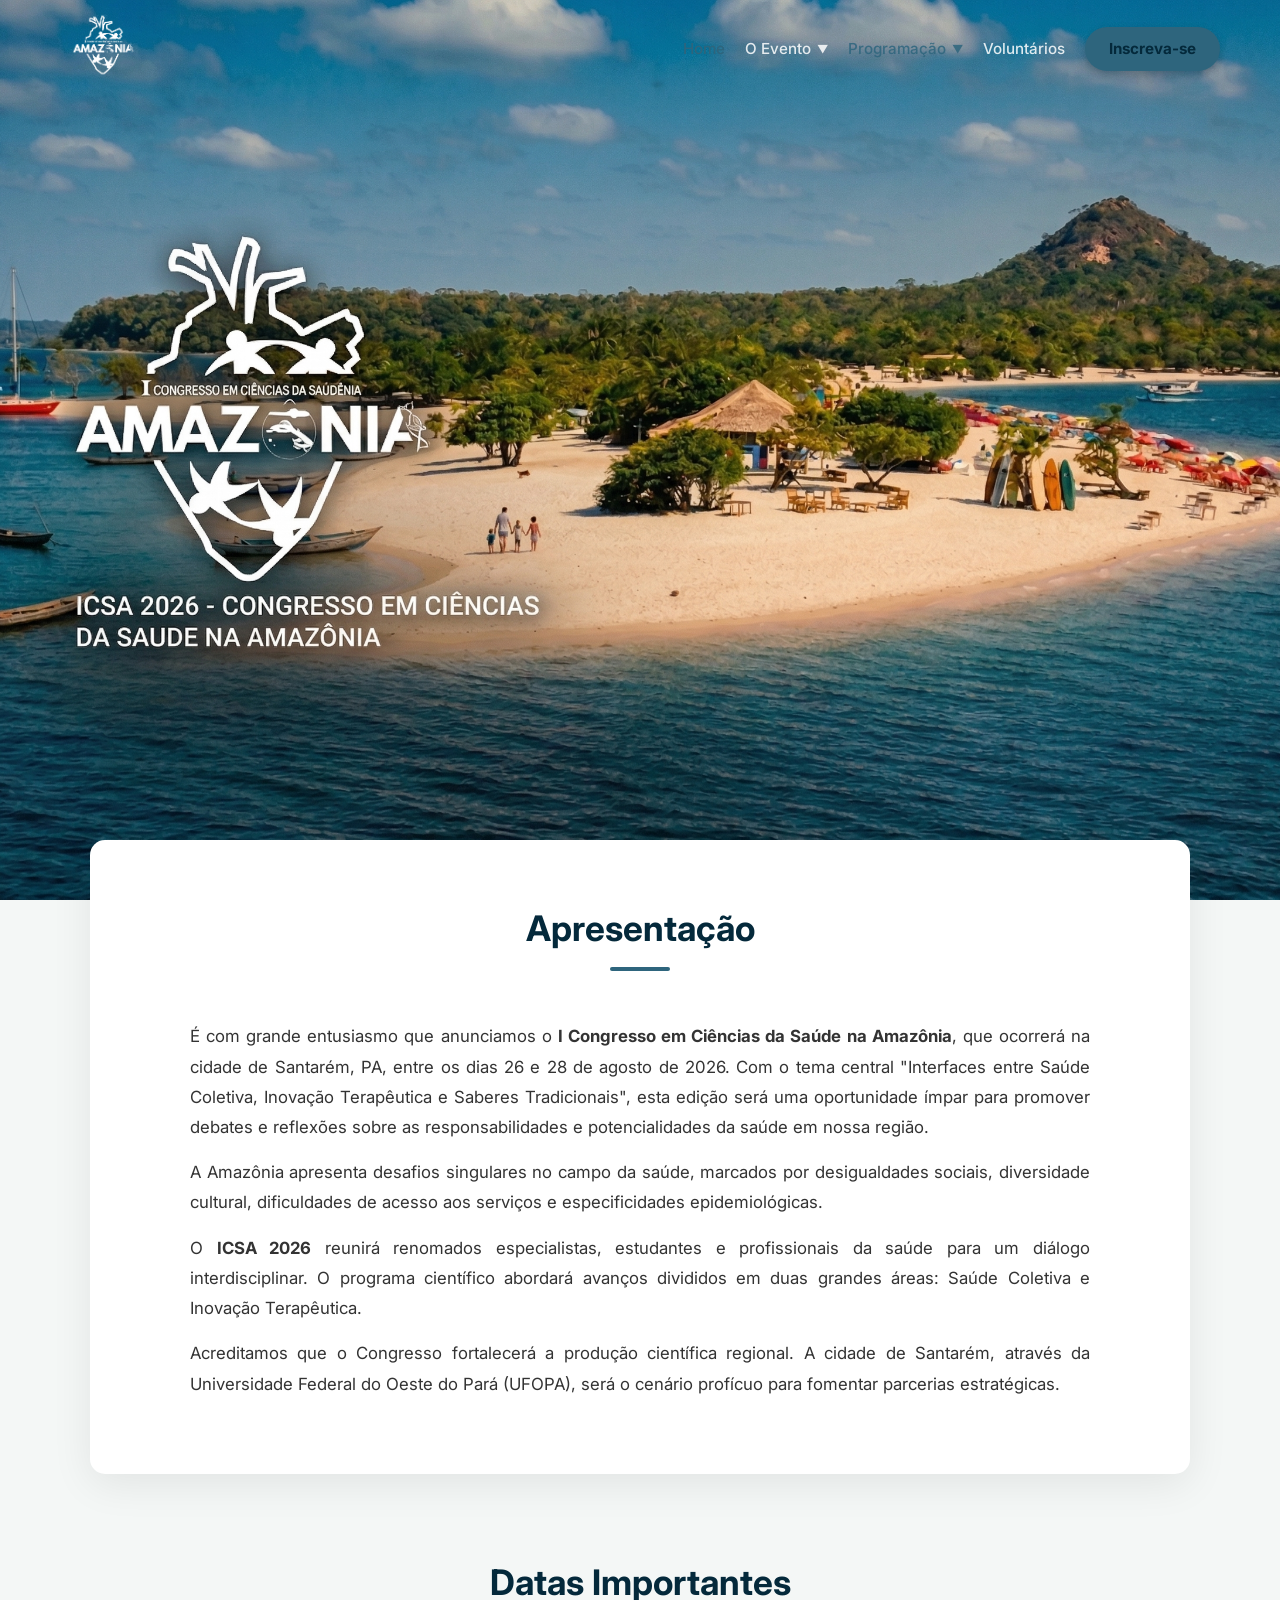
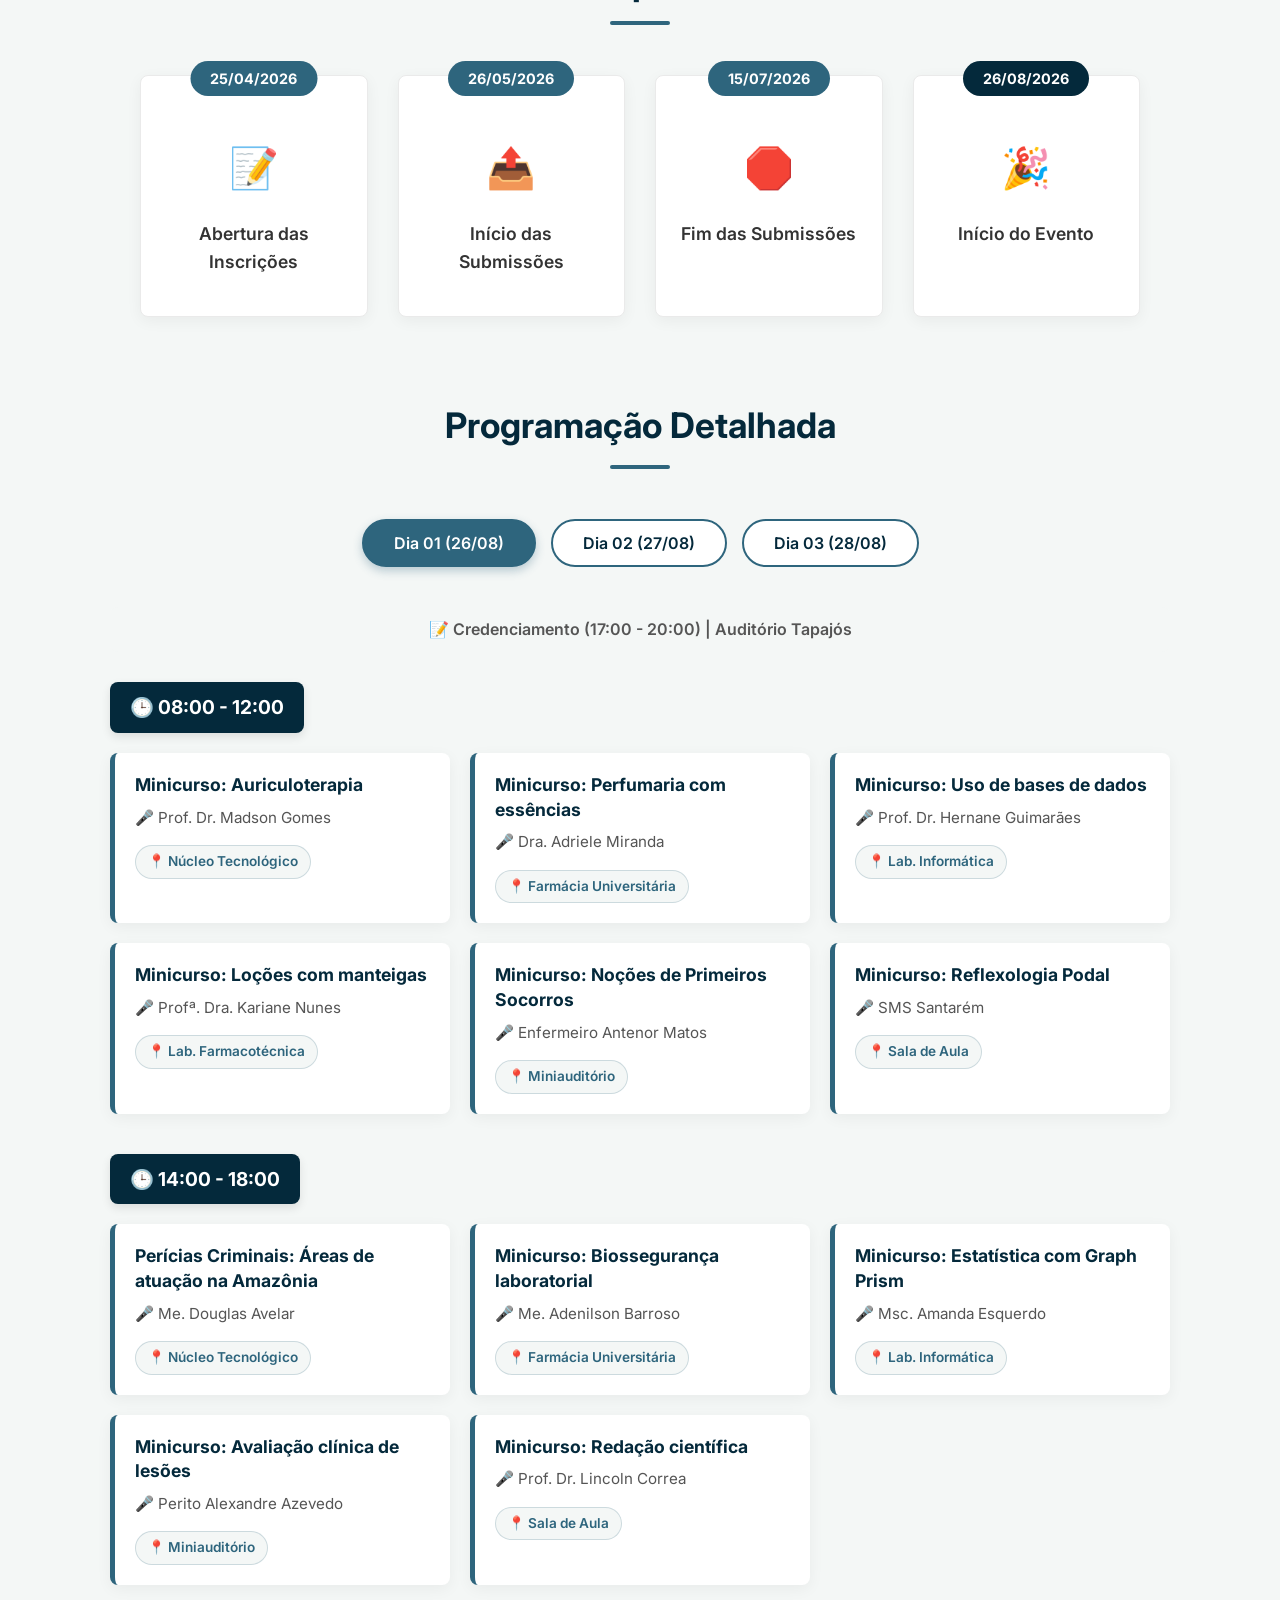
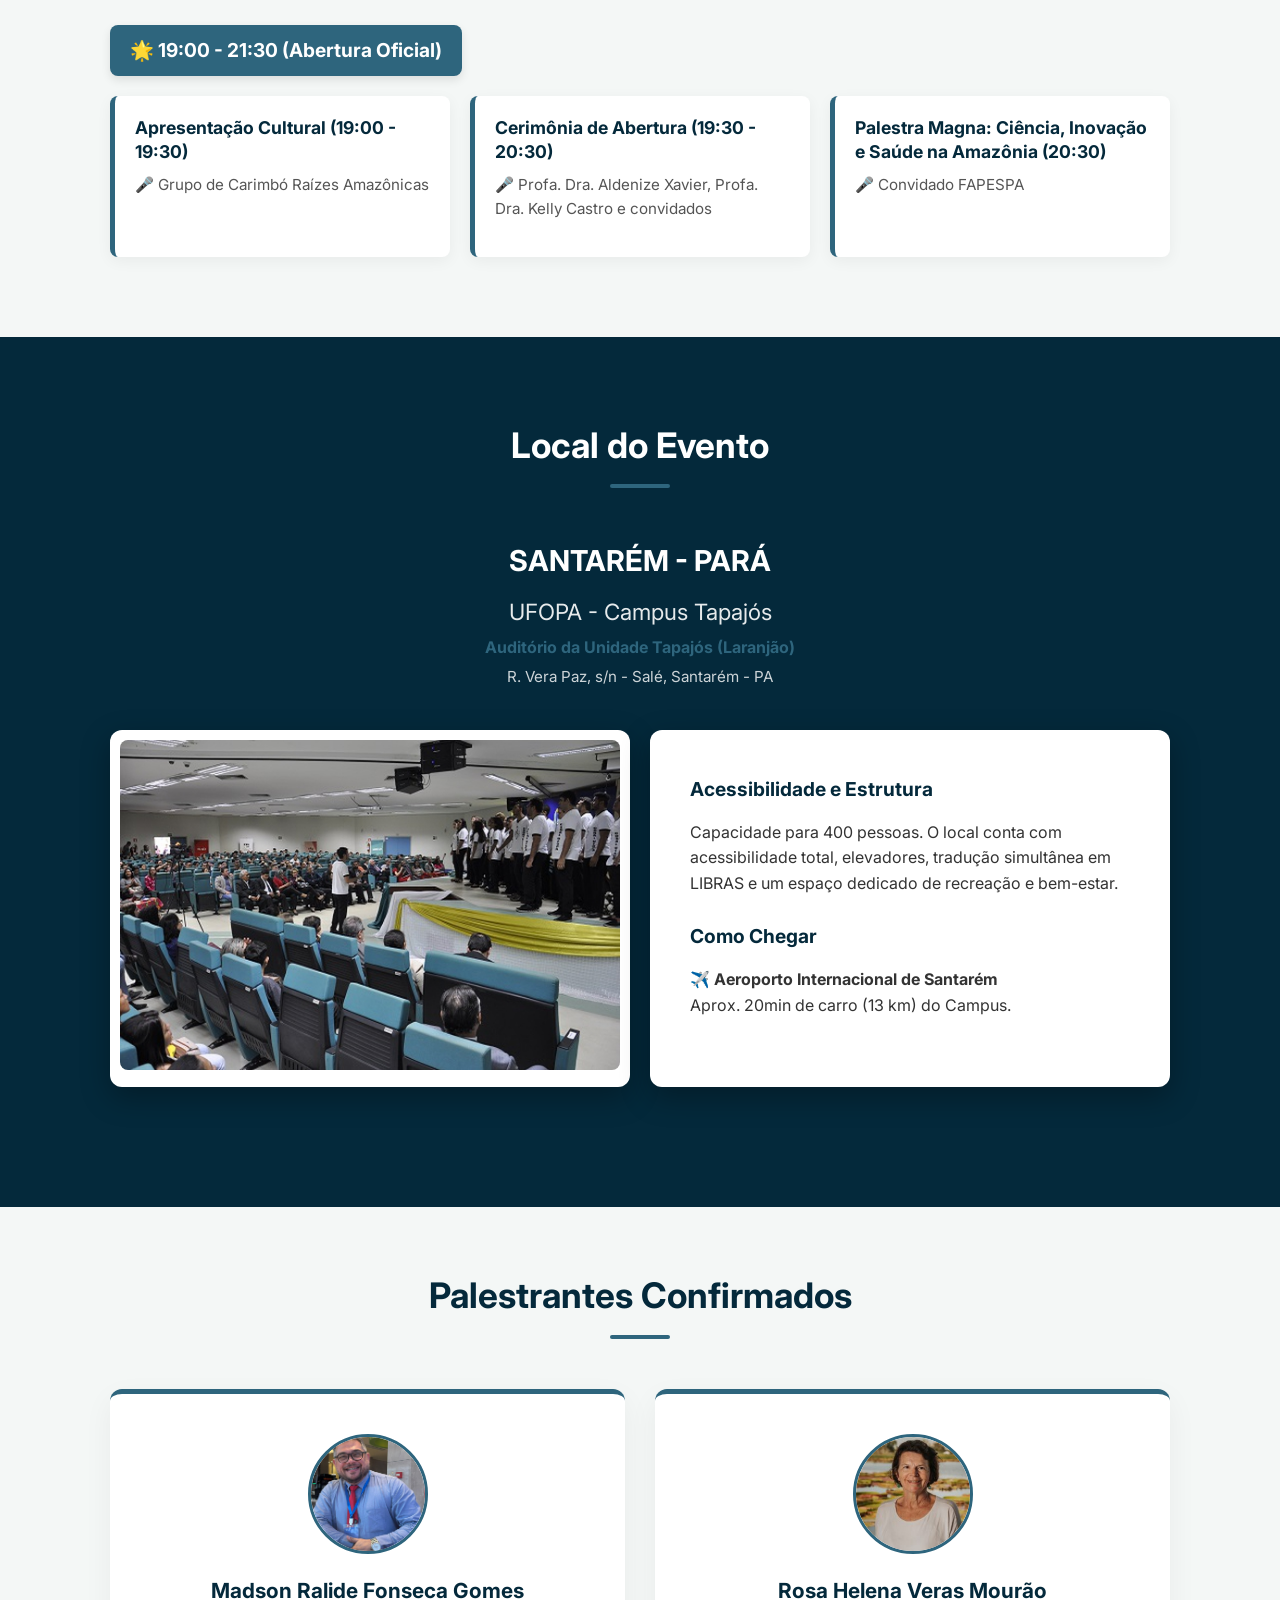
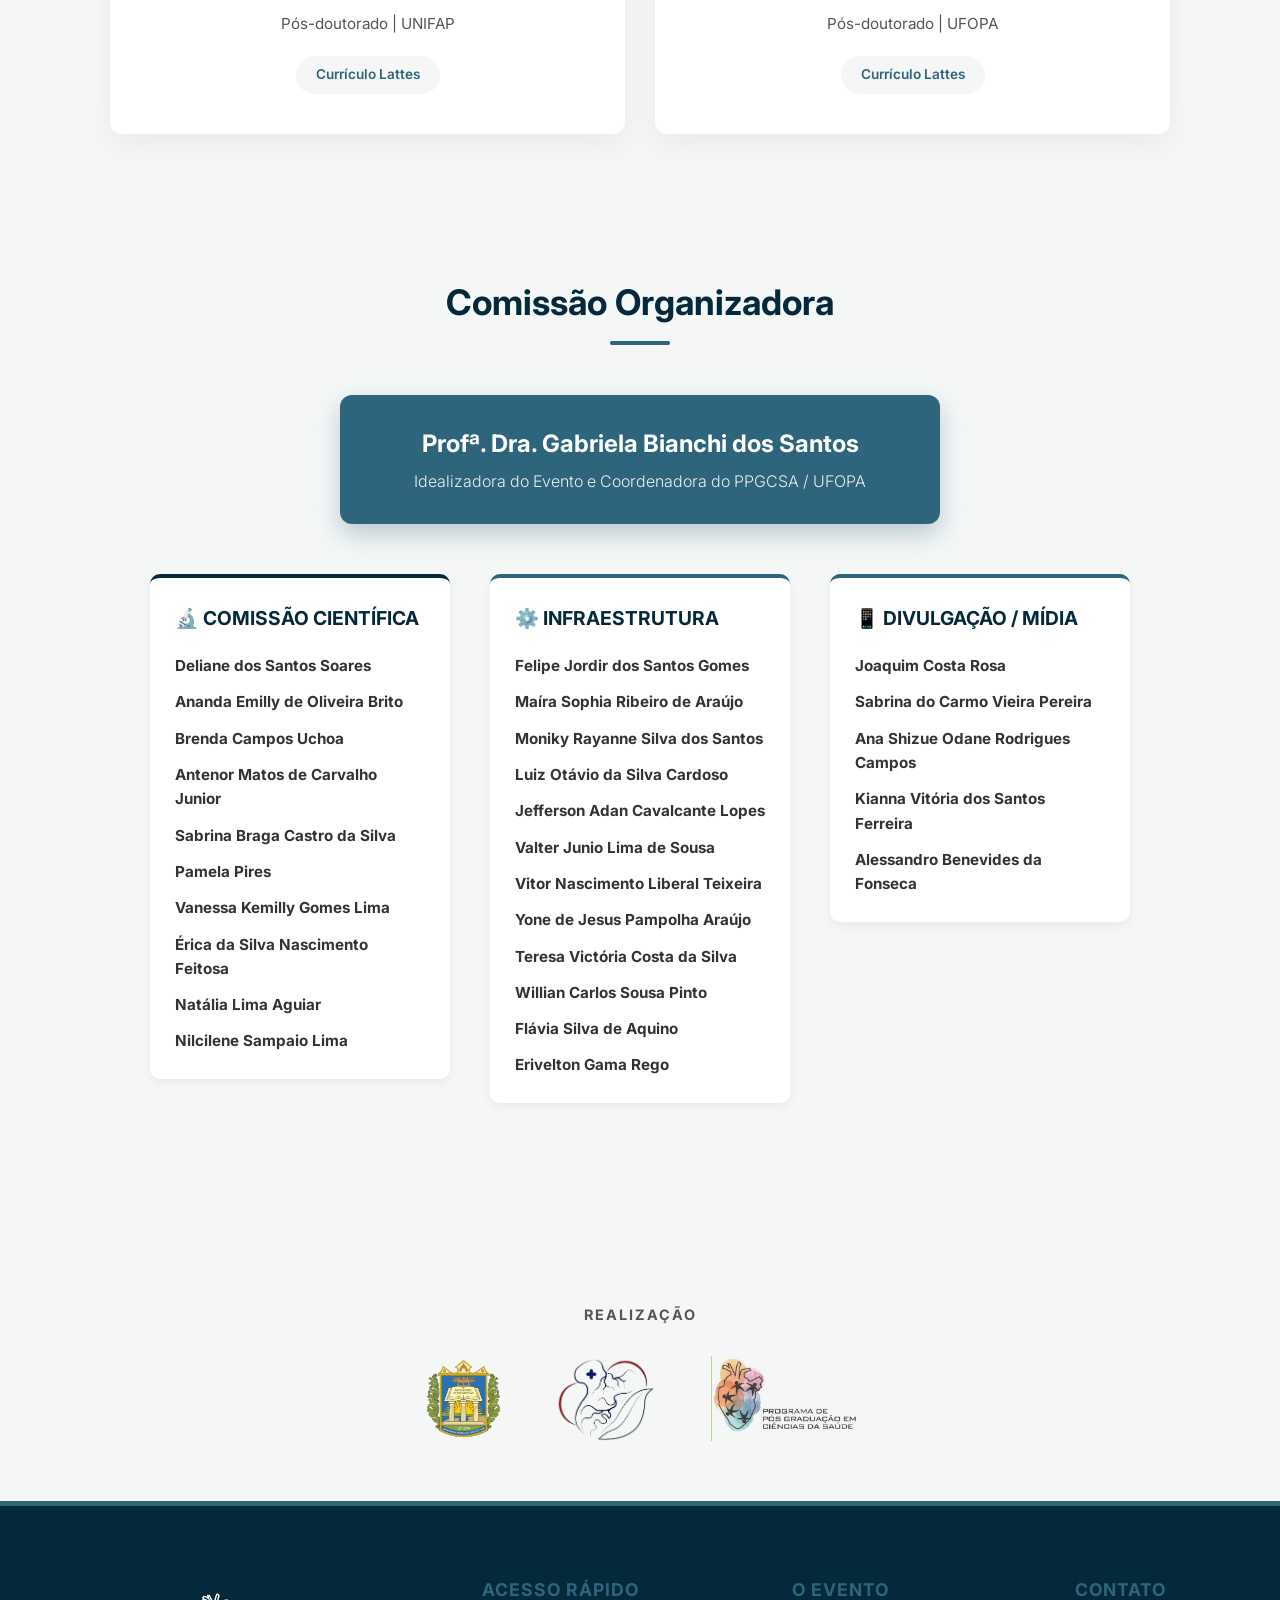
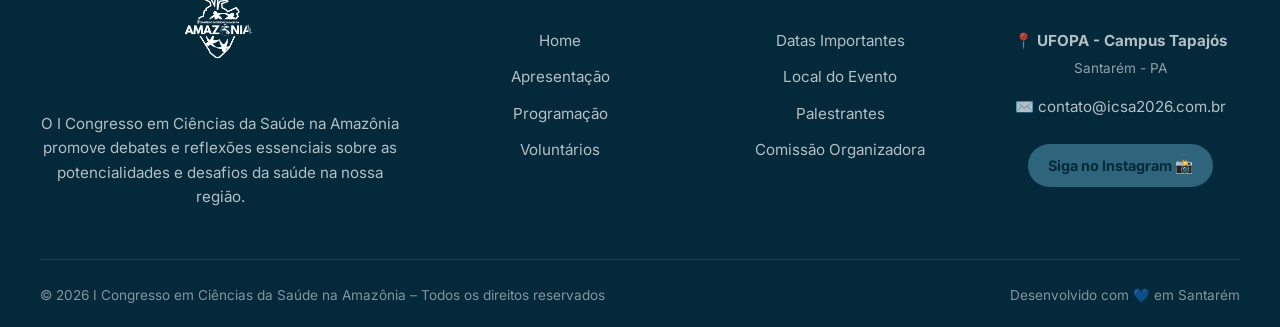
==== commit a23df4f1: "fix: pequenos ajustes de conteudo" ====
--- a/index.html
+++ b/index.html
@@ -153,21 +153,24 @@
         </section>
     </div>
 
-    <section id="palestrantes" class="section-container scroll-section">
+<section id="palestrantes" class="section-container scroll-section">
         <h2 class="section-title">Palestrantes Confirmados</h2>
         <div class="speakers-grid">
+            
             <div class="speaker-card">
-                <div class="speaker-photo">Foto</div>
+                <img src="img/madson.jpg" alt="Foto Prof. Madson" class="speaker-photo">
                 <h3 class="speaker-name">Madson Ralide Fonseca Gomes</h3>
                 <p class="speaker-title">Pós-doutorado | UNIFAP</p>
                 <a href="http://lattes.cnpq.br/0513632107672072" target="_blank" class="lattes-link">Currículo Lattes</a>
             </div>
+
             <div class="speaker-card">
-                <div class="speaker-photo">Foto</div>
+                <img src="img/rosa.jpg" alt="Foto Profa. Rosa" class="speaker-photo">
                 <h3 class="speaker-name">Rosa Helena Veras Mourão</h3>
                 <p class="speaker-title">Pós-doutorado | UFOPA</p>
                 <a href="http://lattes.cnpq.br/7166770916937434" target="_blank" class="lattes-link">Currículo Lattes</a>
             </div>
+
         </div>
     </section>
 
@@ -237,18 +240,53 @@
             </div>
         </div>
         
-        <div class="logos-block">
-            <h4>Parcerias</h4>
-            <div class="logos-grid logos-parceria">
-                <img src="img/logo-cff.png" alt="Conselho Federal de Farmácia">
-                <img src="img/logo-uepa.png" alt="UEPA">
-                <img src="img/logo-sms.png" alt="SMS Santarém">
-            </div>
-        </div>
-    </section>
-
-    <footer>
-        <p>© 2026 I Congresso em Ciências da Saúde na Amazônia – Todos os direitos reservados</p>
+    
+        </div>
+    </section>
+
+    <footer class="site-footer">
+        <div class="footer-container">
+            <div class="footer-col">
+                <img src="img/logo.jpeg" alt="Logo ICSA 2026" class="footer-logo">
+                <p>O I Congresso em Ciências da Saúde na Amazônia promove debates e reflexões essenciais sobre as potencialidades e desafios da saúde na nossa região.</p>
+            </div>
+
+            <div class="footer-col">
+                <h4>Acesso Rápido</h4>
+                <ul>
+                    <li><a href="index.html#home">Home</a></li>
+                    <li><a href="index.html#apresentacao">Apresentação</a></li>
+                    <li><a href="index.html#programacao">Programação</a></li>
+                    <li><a href="voluntarios.html">Voluntários</a></li>
+                </ul>
+            </div>
+
+            <div class="footer-col">
+                <h4>O Evento</h4>
+                <ul>
+                    <li><a href="index.html#datas">Datas Importantes</a></li>
+                    <li><a href="index.html#local">Local do Evento</a></li>
+                    <li><a href="index.html#palestrantes">Palestrantes</a></li>
+                    <li><a href="index.html#colaboradores">Comissão Organizadora</a></li>
+                </ul>
+            </div>
+
+            <div class="footer-col">
+                <h4>Contato</h4>
+                <p style="margin-bottom: 5px;">📍 <strong>UFOPA - Campus Tapajós</strong></p>
+                <p style="margin-bottom: 15px; font-size: 0.85rem; opacity: 0.8;">Santarém - PA</p>
+                <p style="margin-bottom: 15px;">✉️ contato@icsa2026.com.br</p>
+                
+                <a href="https://www.instagram.com/ccsaamazonia/" class="social-btn">Siga no Instagram 📸</a>
+            </div>
+        </div>
+
+        <div class="footer-bottom">
+            <p>© 2026 I Congresso em Ciências da Saúde na Amazônia – Todos os direitos reservados</p>
+            <div class="footer-bottom-links">
+                <span>Desenvolvido com 💙 em Santarém</span>
+            </div>
+        </div>
     </footer>
 
     <script src="js/script.js"></script>
--- a/css/style.css
+++ b/css/style.css
@@ -380,11 +380,11 @@
     background-color: var(--bg-light);
     border-radius: 50%;
     margin: 0 auto 20px;
-    display: flex;
+    display: flex; /* Pode deixar isso aqui */
     align-items: center;
     justify-content: center;
-    color: #aaa;
     border: 3px solid var(--accent-color);
+    object-fit: cover; /* A MÁGICA: Garante que a foto preencha o círculo perfeitamente! */
 }
 
 .speaker-name { color: var(--primary-color); font-size: 1.3rem; margin-bottom: 5px; }
@@ -490,7 +490,6 @@
 
 .logos-parceria img {
     height: 70px;
-    filter: grayscale(100%);
     opacity: 0.7;
     transition: 0.3s ease;
 }
@@ -703,6 +702,12 @@
     }
 
     .hero-carousel { height: 50vh; }
+    
+    /* AQUI ESTÁ O AJUSTE MÁGICO DA FOTO PARA O CELULAR! */
+    .hero-carousel .slide {
+        object-position: 25% center; 
+    }
+
     .section-title { font-size: 1.8rem; }
     .section-container { margin-top: 40px; }
     
@@ -714,4 +719,115 @@
 
 @media (min-width: 1025px) {
     .menu-toggle { display: none; }
+}
+
+/* =========================================
+   8. RODAPÉ COMPLETO (FAT FOOTER)
+   ========================================= */
+.site-footer {
+    background-color: var(--primary-color);
+    color: var(--white);
+    padding: 70px 20px 20px;
+    margin-top: 60px;
+    border-top: 5px solid var(--accent-color); /* Uma linha de destaque no topo */
+}
+
+.footer-container {
+    max-width: 1200px;
+    margin: 0 auto;
+    display: grid;
+    grid-template-columns: 1.5fr 1fr 1fr 1fr; /* 4 colunas perfeitinhas */
+    gap: 40px;
+    margin-bottom: 50px;
+}
+
+.footer-logo {
+    height: 100px;
+    margin-bottom: 30px;
+    /* Apagamos o background-color, o padding e o border-radius! */
+}
+
+.footer-col p {
+    color: rgba(255, 255, 255, 0.7);
+    font-size: 0.95rem;
+    line-height: 1.6;
+}
+
+.footer-col h4 {
+    color: var(--accent-color); /* Usa o seu azul claro para dar destaque */
+    font-size: 1.1rem;
+    margin-bottom: 25px;
+    text-transform: uppercase;
+    letter-spacing: 1px;
+}
+
+.footer-col ul {
+    list-style: none;
+}
+
+.footer-col ul li {
+    margin-bottom: 12px;
+}
+
+.footer-col ul li a {
+    color: rgba(255, 255, 255, 0.7);
+    text-decoration: none;
+    font-size: 0.95rem;
+    transition: 0.3s ease;
+    display: inline-block;
+}
+
+.footer-col ul li a:hover {
+    color: var(--white);
+    transform: translateX(5px); /* Faz o link dar um "passinho" pra direita ao passar o mouse */
+}
+
+.social-btn {
+    display: inline-block;
+    background-color: var(--accent-color);
+    color: var(--primary-color);
+    padding: 10px 20px;
+    border-radius: 30px;
+    text-decoration: none;
+    font-weight: bold;
+    font-size: 0.9rem;
+    margin-top: 10px;
+    transition: 0.3s;
+}
+
+.social-btn:hover {
+    background-color: var(--white);
+    transform: translateY(-3px);
+}
+
+.footer-bottom {
+    max-width: 1200px;
+    margin: 0 auto;
+    border-top: 1px solid rgba(255, 255, 255, 0.1);
+    padding-top: 25px;
+    display: flex;
+    justify-content: space-between;
+    align-items: center;
+    flex-wrap: wrap;
+    gap: 15px;
+    font-size: 0.85rem;
+    color: rgba(255, 255, 255, 0.5);
+}
+
+/* Responsividade extra só para o Rodapé */
+@media (max-width: 1024px) {
+    .footer-container {
+        grid-template-columns: 1fr 1fr; /* Vira 2 colunas no tablet */
+    }
+}
+
+@media (max-width: 600px) {
+    .footer-container {
+        grid-template-columns: 1fr; /* Vira 1 coluna no celular */
+        text-align: center;
+    }
+    .footer-bottom {
+        flex-direction: column;
+        text-align: center;
+    }
 }
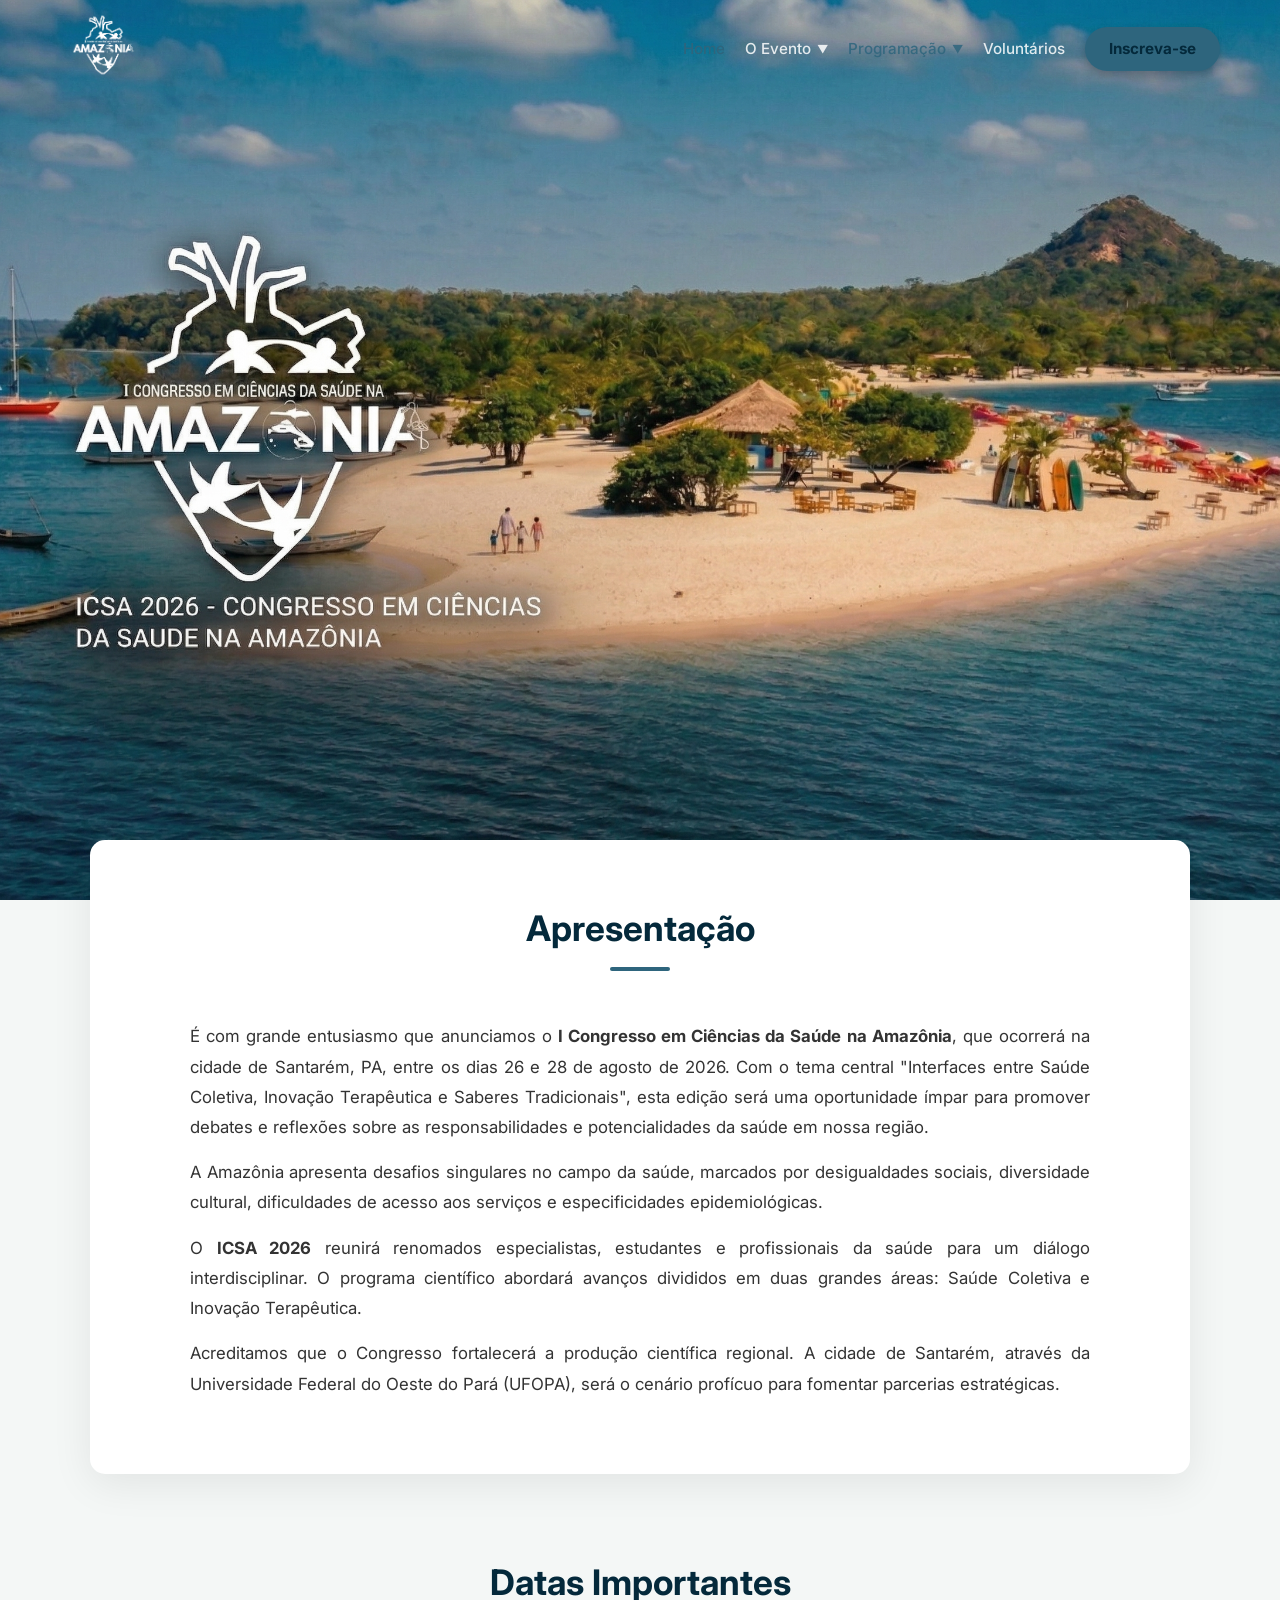
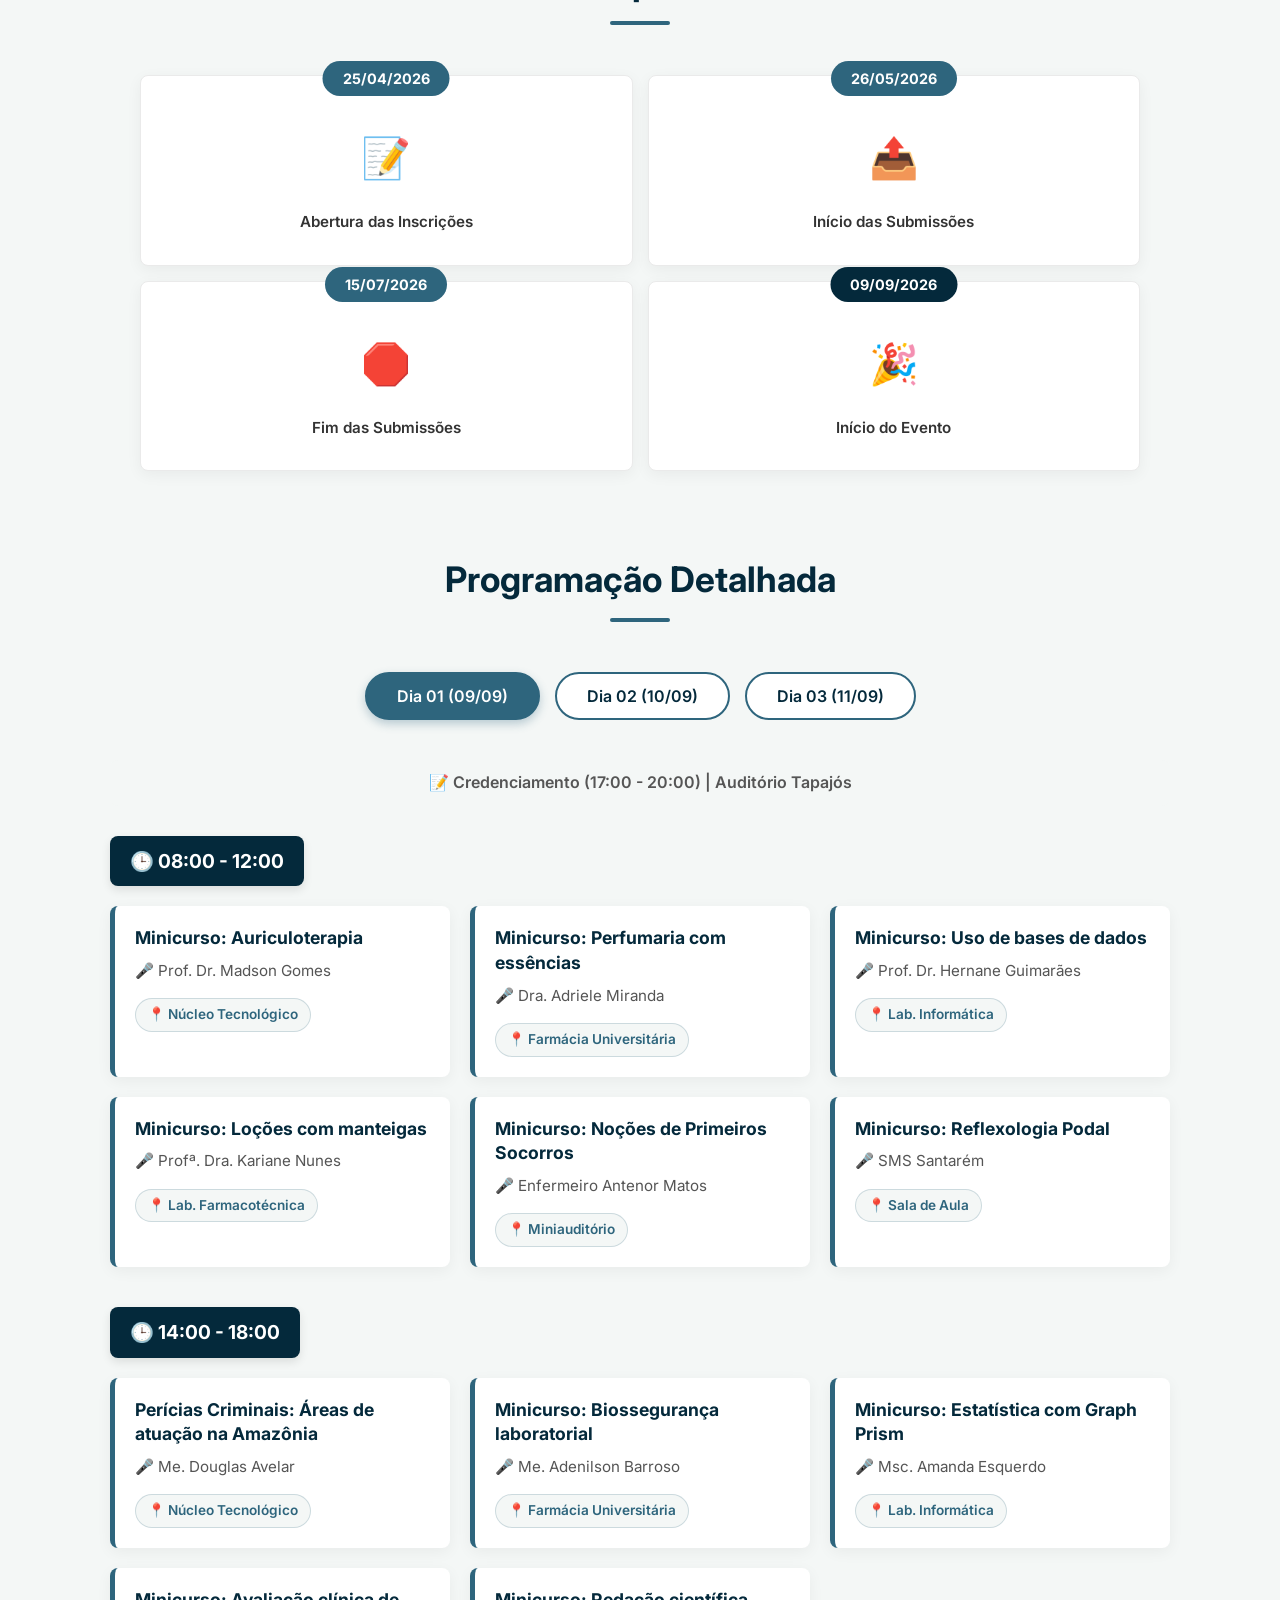
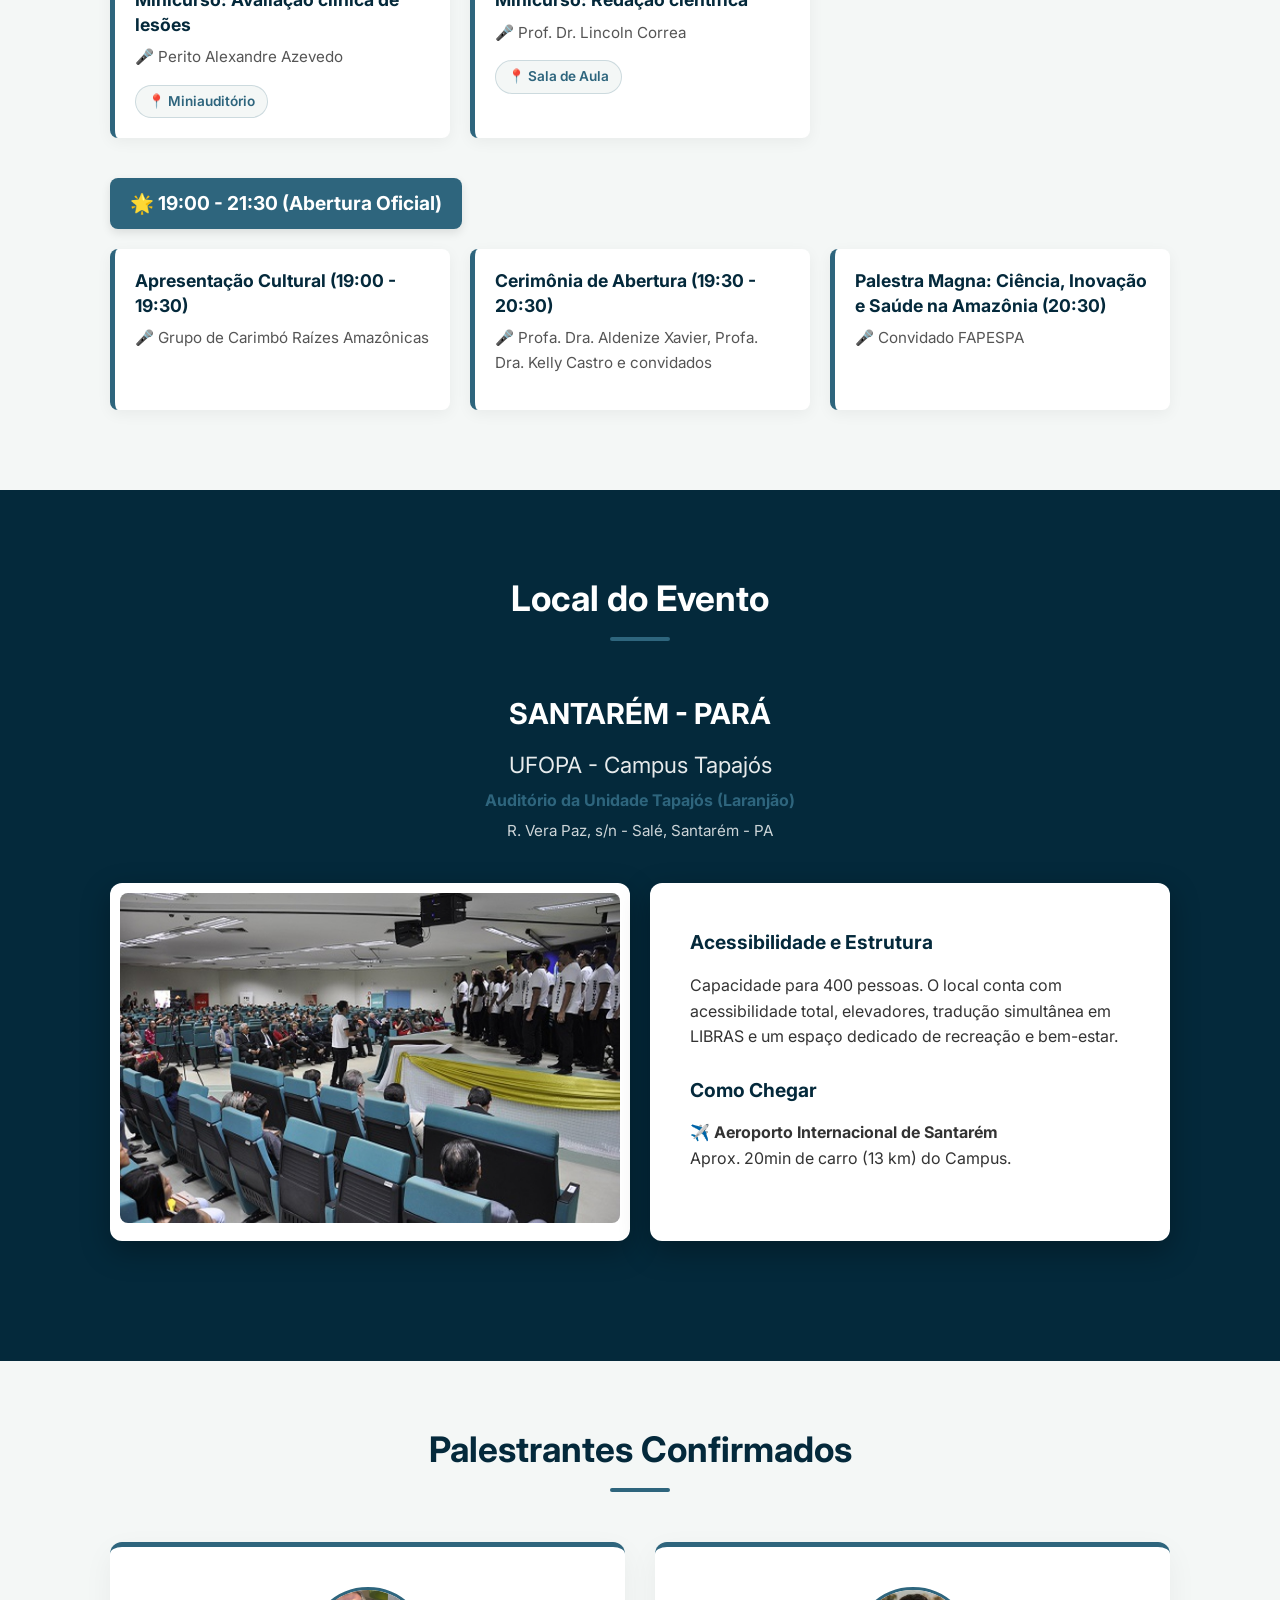
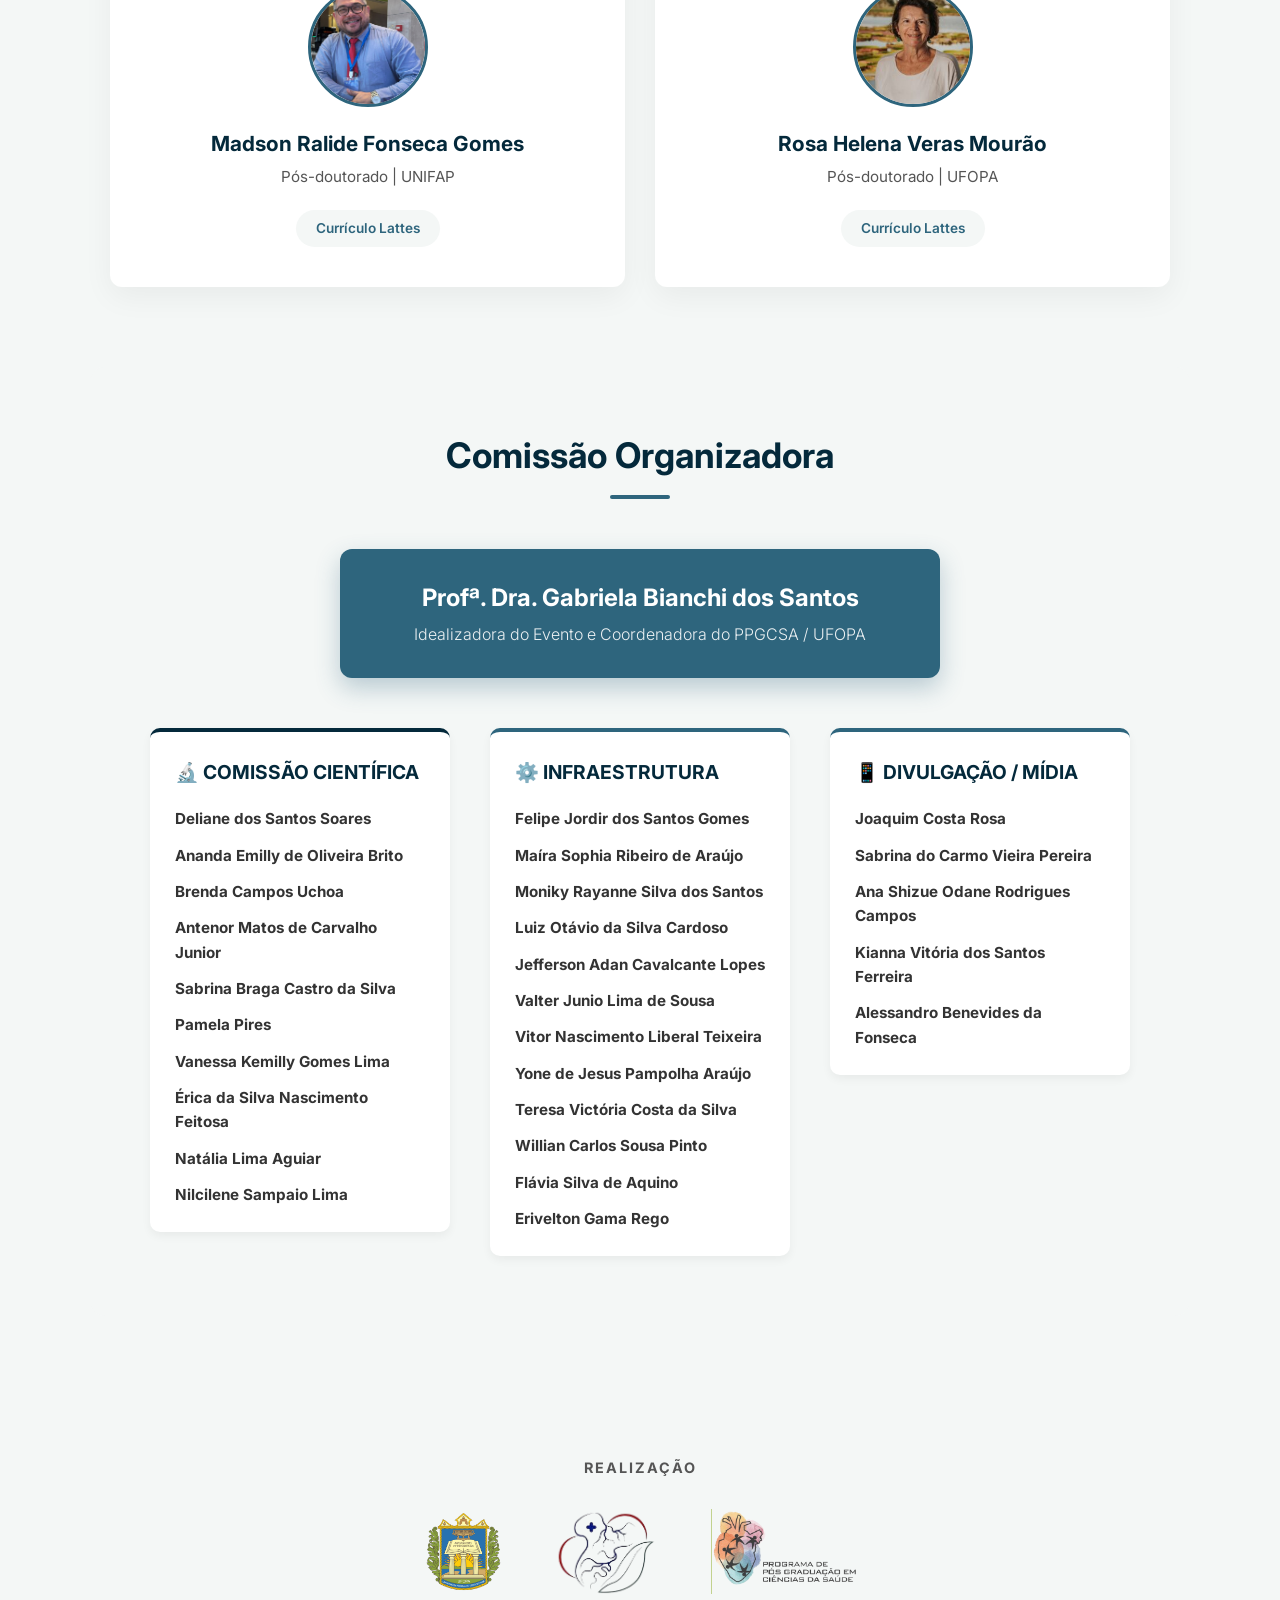
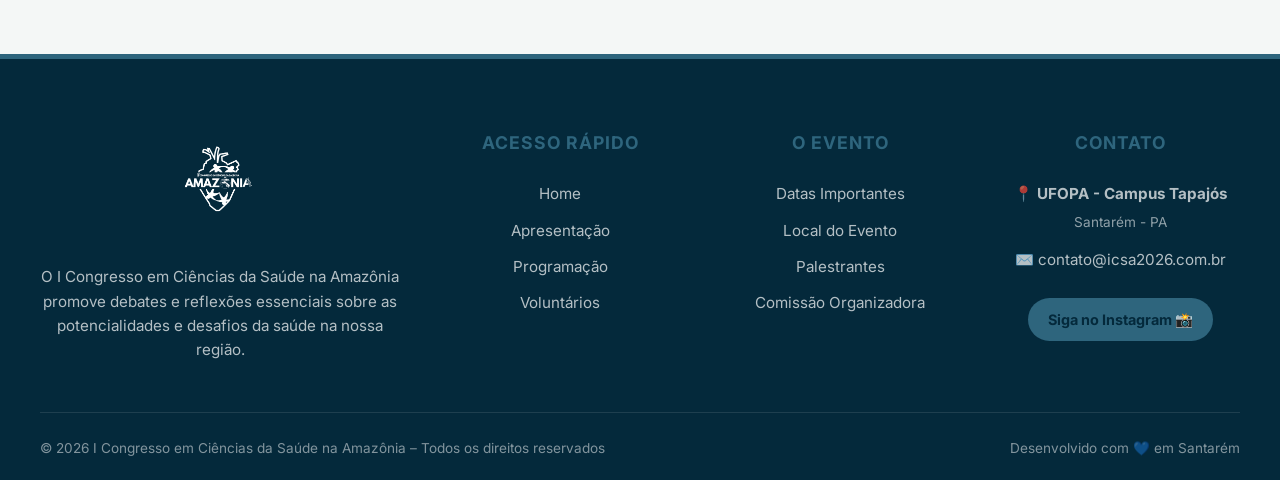
==== commit 58c5e583: "fix: corrige erro de digitacao na imagem do banner principal" ====
--- a/index.html
+++ b/index.html
@@ -80,7 +80,7 @@
                 <h3>Fim das Submissões</h3>
             </div>
             <div class="data-card">
-                <div class="data-badge bg-primary">26/08/2026</div>
+                <div class="data-badge bg-primary">09/09/2026</div>
                 <div class="data-icon">🎉</div>
                 <h3>Início do Evento</h3>
             </div>
@@ -91,9 +91,9 @@
         <h2 class="section-title">Programação Detalhada</h2>
         
         <div class="tabs-container">
-            <button class="tab-btn active" onclick="abrirDia('dia1', this)">Dia 01 (26/08)</button>
-            <button class="tab-btn" onclick="abrirDia('dia2', this)">Dia 02 (27/08)</button>
-            <button class="tab-btn" onclick="abrirDia('dia3', this)">Dia 03 (28/08)</button>
+            <button class="tab-btn active" onclick="abrirDia('dia1', this)">Dia 01 (09/09)</button>
+            <button class="tab-btn" onclick="abrirDia('dia2', this)">Dia 02 (10/09)</button>
+            <button class="tab-btn" onclick="abrirDia('dia3', this)">Dia 03 (11/09)</button>
         </div>
 
         <div id="dia1" class="tab-content active">
--- a/css/style.css
+++ b/css/style.css
@@ -414,6 +414,20 @@
     border-radius: 15px;
 }
 
+/* FORÇA A GRADE DE DATAS A FICAR 2x2 NO MOBILE */
+    .datas-grid {
+        grid-template-columns: 1fr 1fr; /* Exatamente 2 colunas */
+        gap: 15px; /* Diminui um pouquinho o espaço entre eles pra não apertar */
+    }
+    
+    .data-card {
+        padding: 30px 10px; /* Diminui o espaço interno pra caber os textos lado a lado */
+    }
+    
+    .data-card h3 {
+        font-size: 0.95rem; /* Deixa a fonte levemente menor pra não quebrar palavras */
+    }
+
 .comissao-highlight {
     text-align: center;
     margin: 0 auto 50px;
@@ -715,6 +729,20 @@
     .apresentacao-section { padding: 40px 20px; }
     .local-info { padding: 20px; }
     .comissao-section { padding: 30px 20px; }
+
+    /* FORÇA A GRADE DE DATAS A FICAR 2x2 NO MOBILE */
+    .datas-grid {
+        grid-template-columns: 1fr 1fr; 
+        gap: 15px; 
+    }
+    
+    .data-card { 
+        padding: 30px 10px; 
+    }
+    
+    .data-card h3 { 
+        font-size: 0.95rem; 
+    }
 }
 
 @media (min-width: 1025px) {
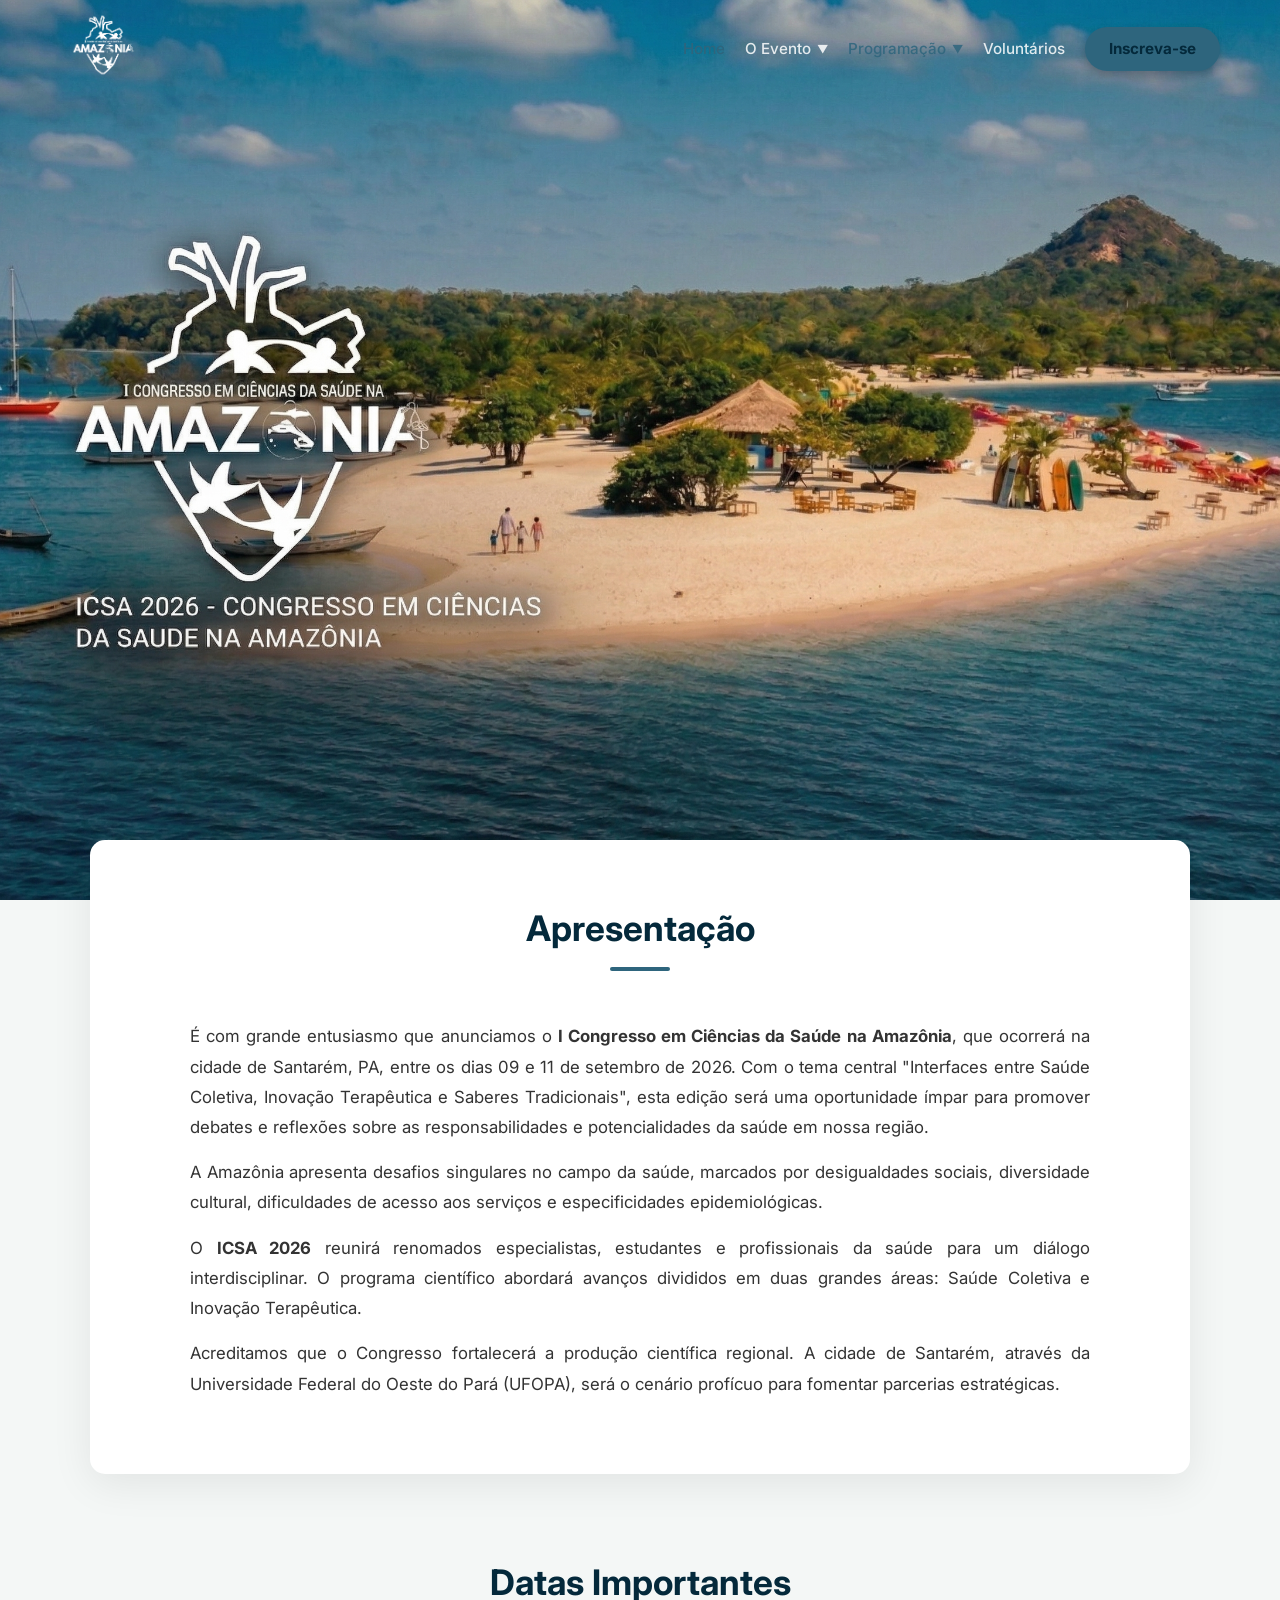
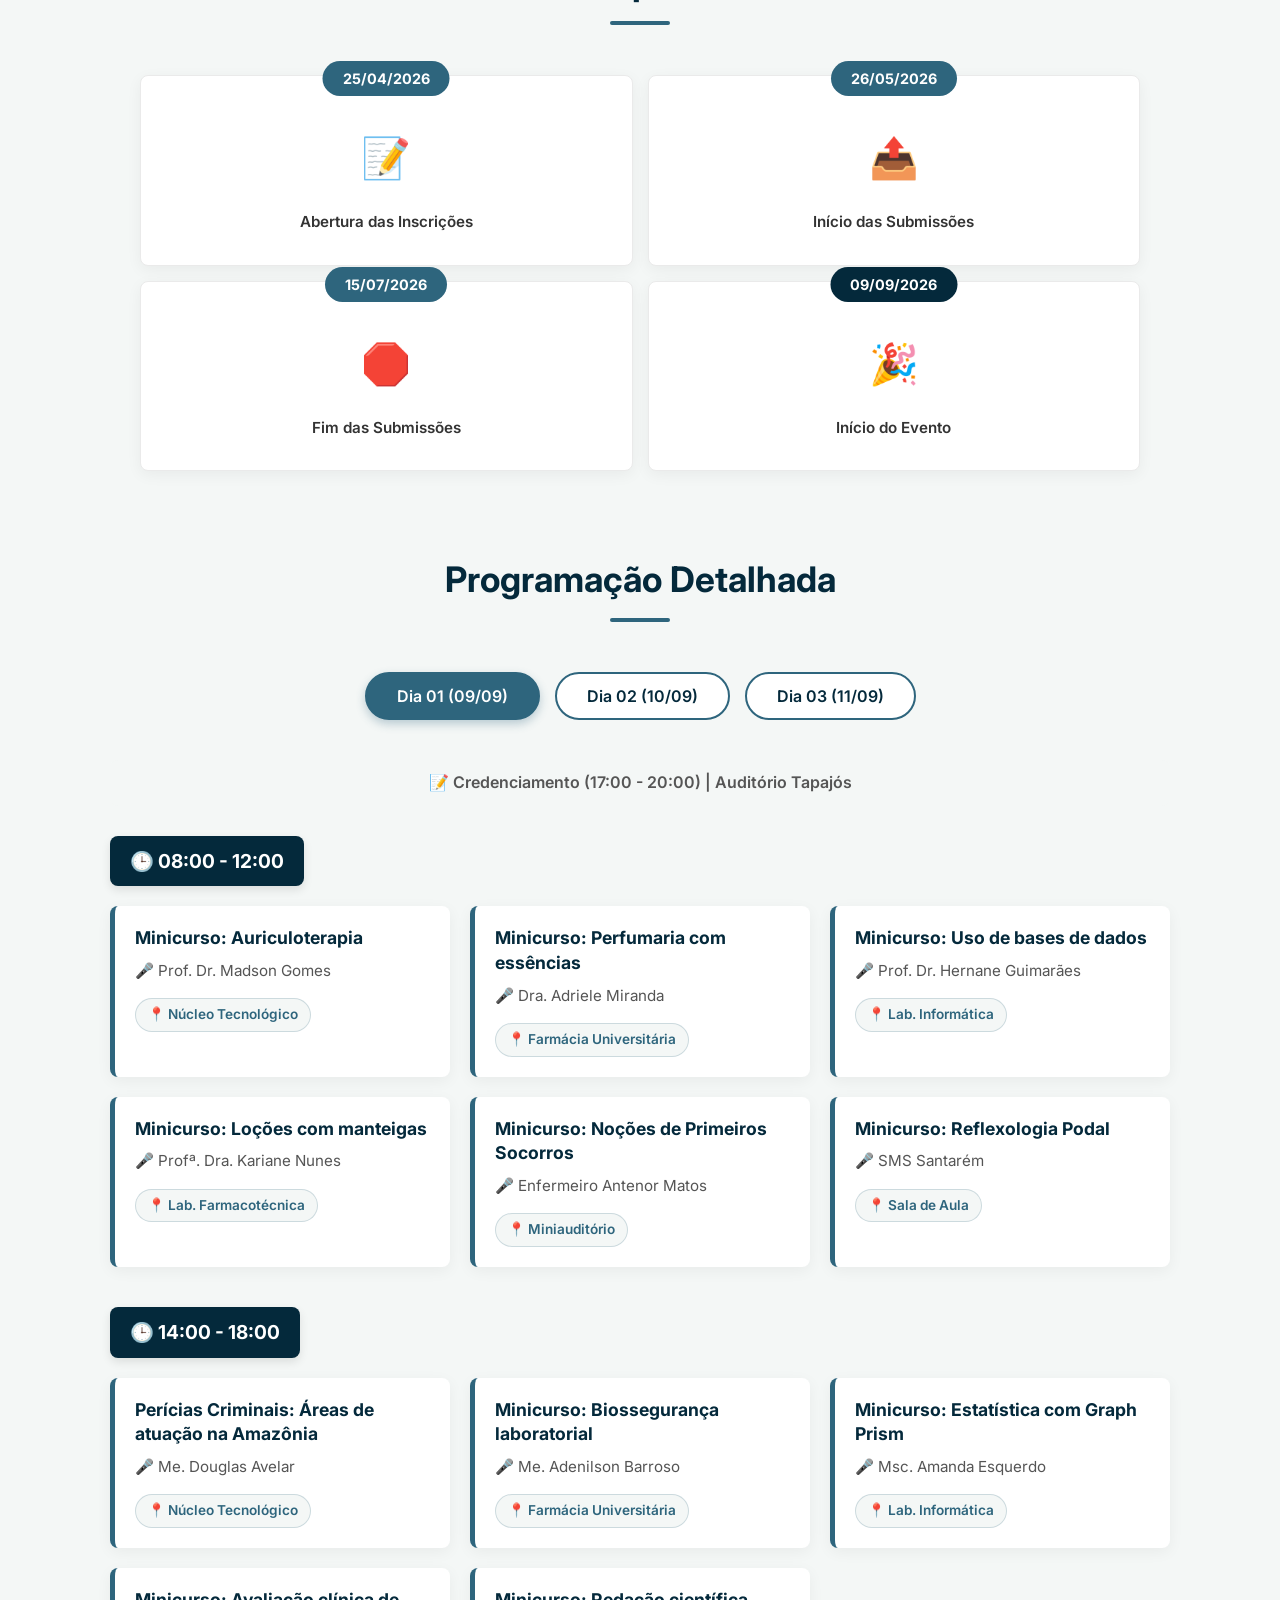
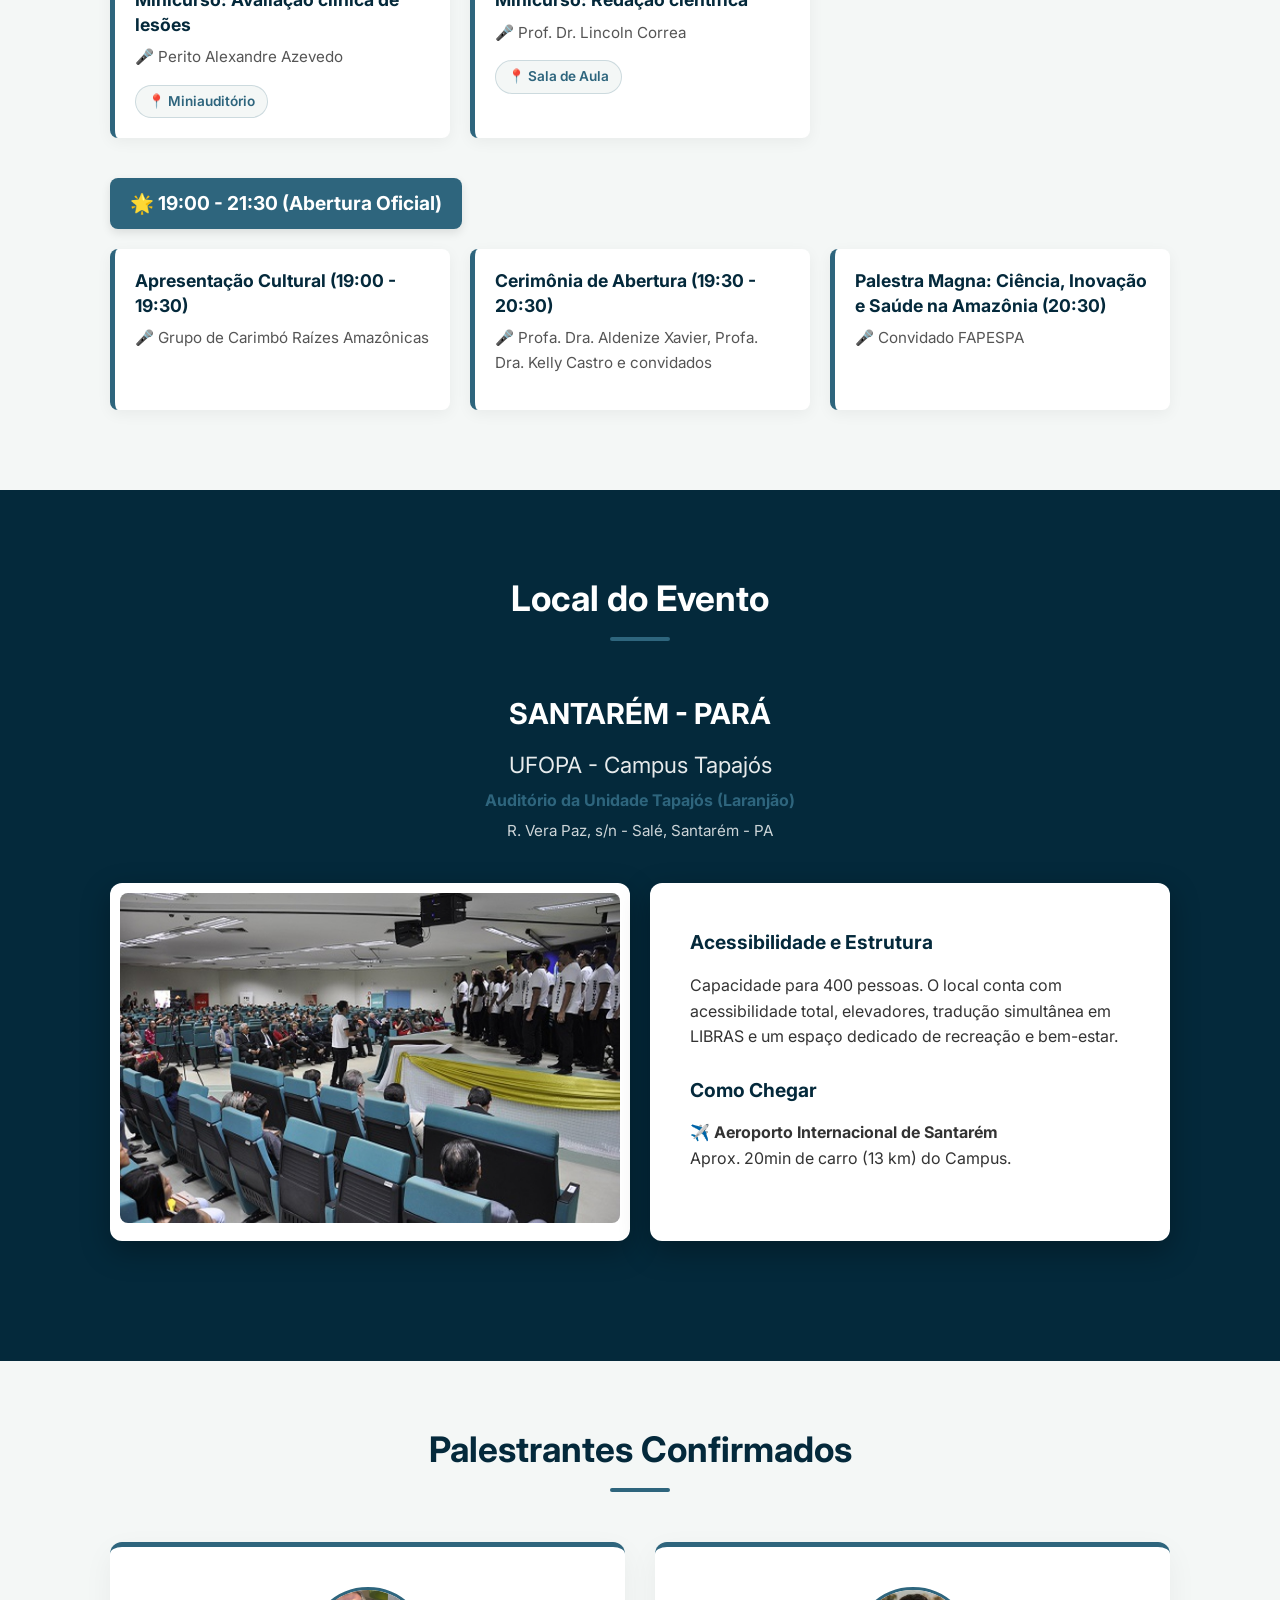
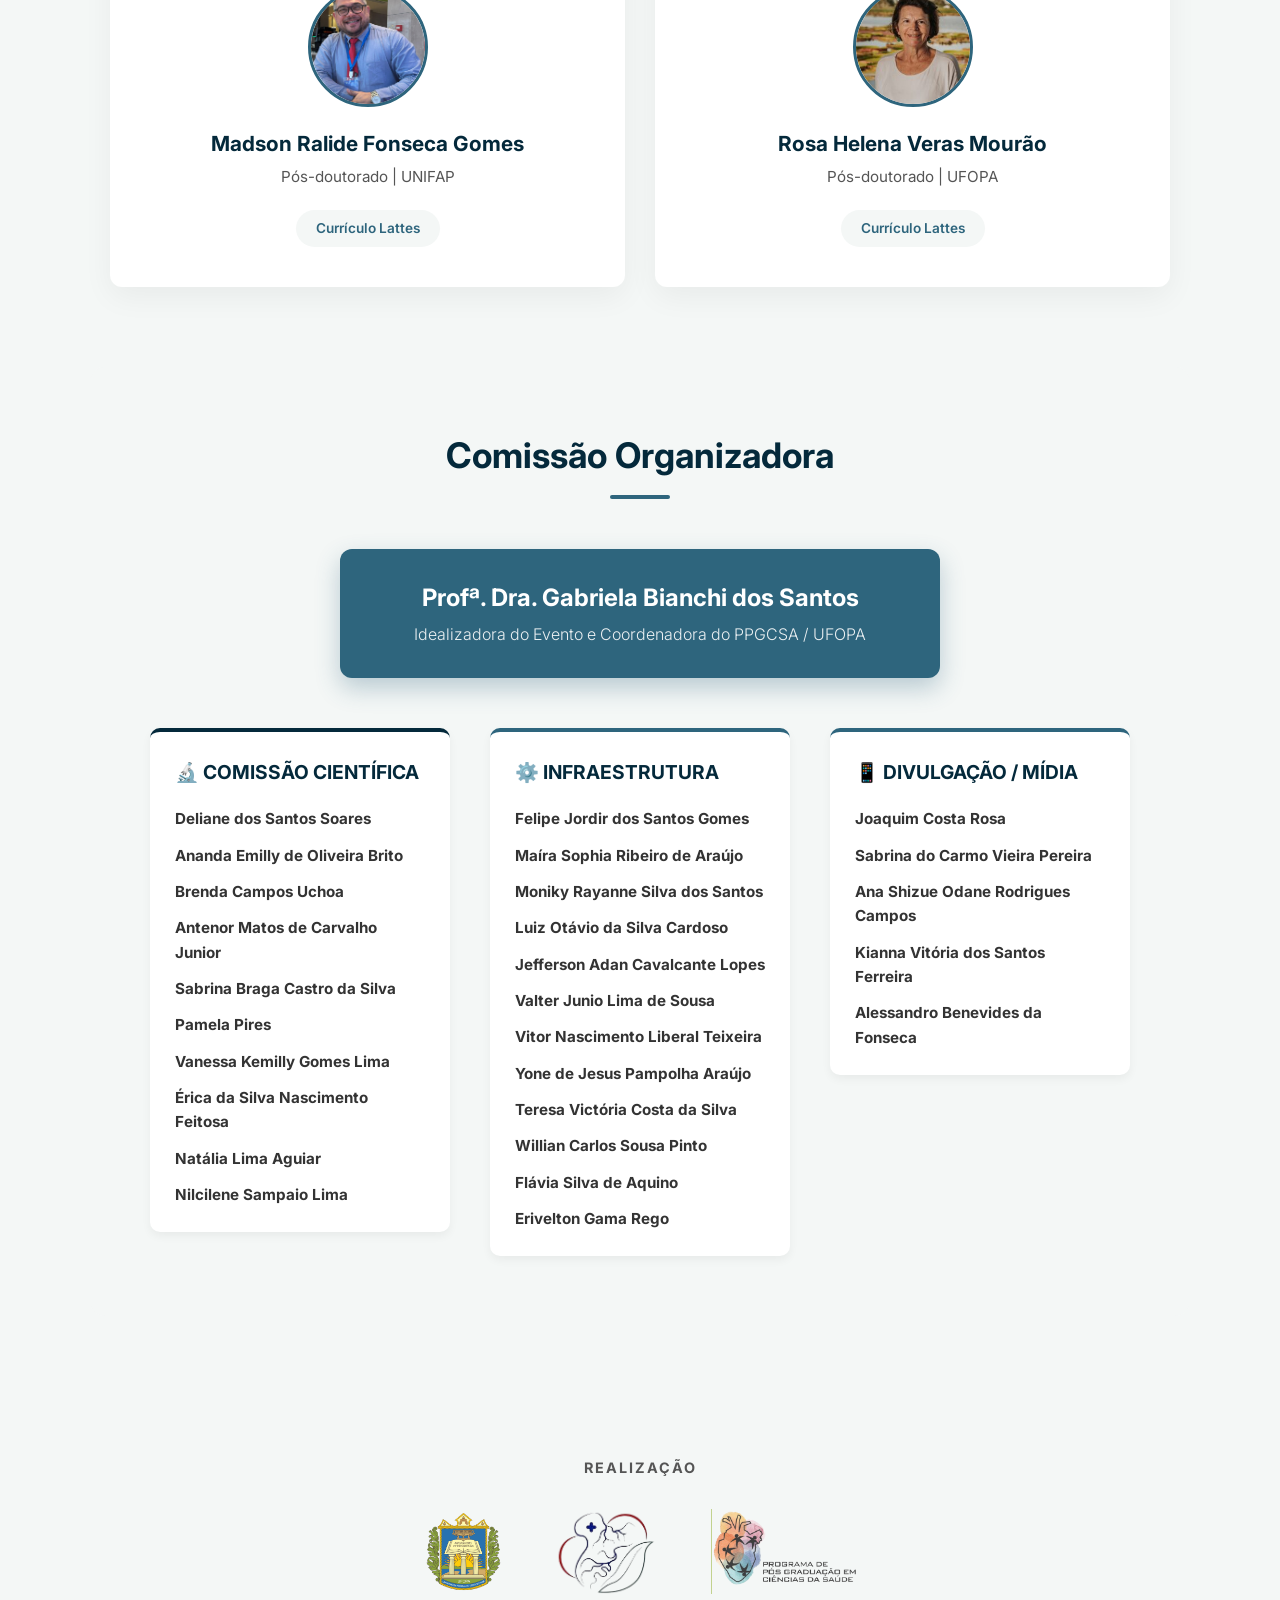
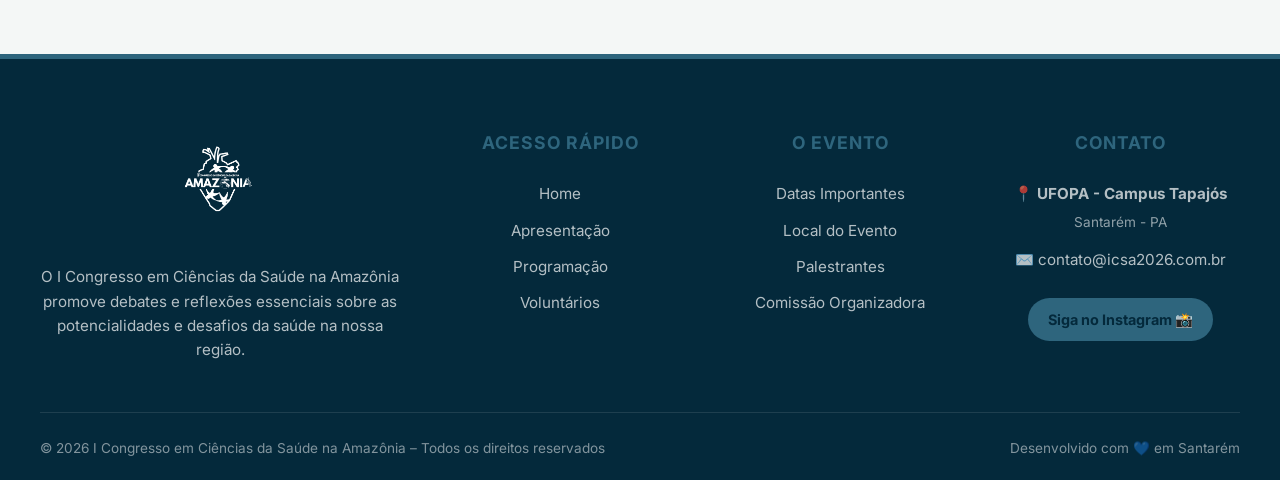
==== commit fbe486ba: "Alteração das datas" ====
--- a/index.html
+++ b/index.html
@@ -54,7 +54,7 @@
     <section id="apresentacao" class="section-container apresentacao-section scroll-section">
         <h2 class="section-title">Apresentação</h2>
         <div class="apresentacao-text">
-            <p>É com grande entusiasmo que anunciamos o <strong>I Congresso em Ciências da Saúde na Amazônia</strong>, que ocorrerá na cidade de Santarém, PA, entre os dias 26 e 28 de agosto de 2026. Com o tema central "Interfaces entre Saúde Coletiva, Inovação Terapêutica e Saberes Tradicionais", esta edição será uma oportunidade ímpar para promover debates e reflexões sobre as responsabilidades e potencialidades da saúde em nossa região.</p>
+            <p>É com grande entusiasmo que anunciamos o <strong>I Congresso em Ciências da Saúde na Amazônia</strong>, que ocorrerá na cidade de Santarém, PA, entre os dias 09 e 11 de setembro de 2026. Com o tema central "Interfaces entre Saúde Coletiva, Inovação Terapêutica e Saberes Tradicionais", esta edição será uma oportunidade ímpar para promover debates e reflexões sobre as responsabilidades e potencialidades da saúde em nossa região.</p>
             <p>A Amazônia apresenta desafios singulares no campo da saúde, marcados por desigualdades sociais, diversidade cultural, dificuldades de acesso aos serviços e especificidades epidemiológicas.</p>
             <p>O <strong>ICSA 2026</strong> reunirá renomados especialistas, estudantes e profissionais da saúde para um diálogo interdisciplinar. O programa científico abordará avanços divididos em duas grandes áreas: Saúde Coletiva e Inovação Terapêutica.</p>
             <p>Acreditamos que o Congresso fortalecerá a produção científica regional. A cidade de Santarém, através da Universidade Federal do Oeste do Pará (UFOPA), será o cenário profícuo para fomentar parcerias estratégicas.</p>
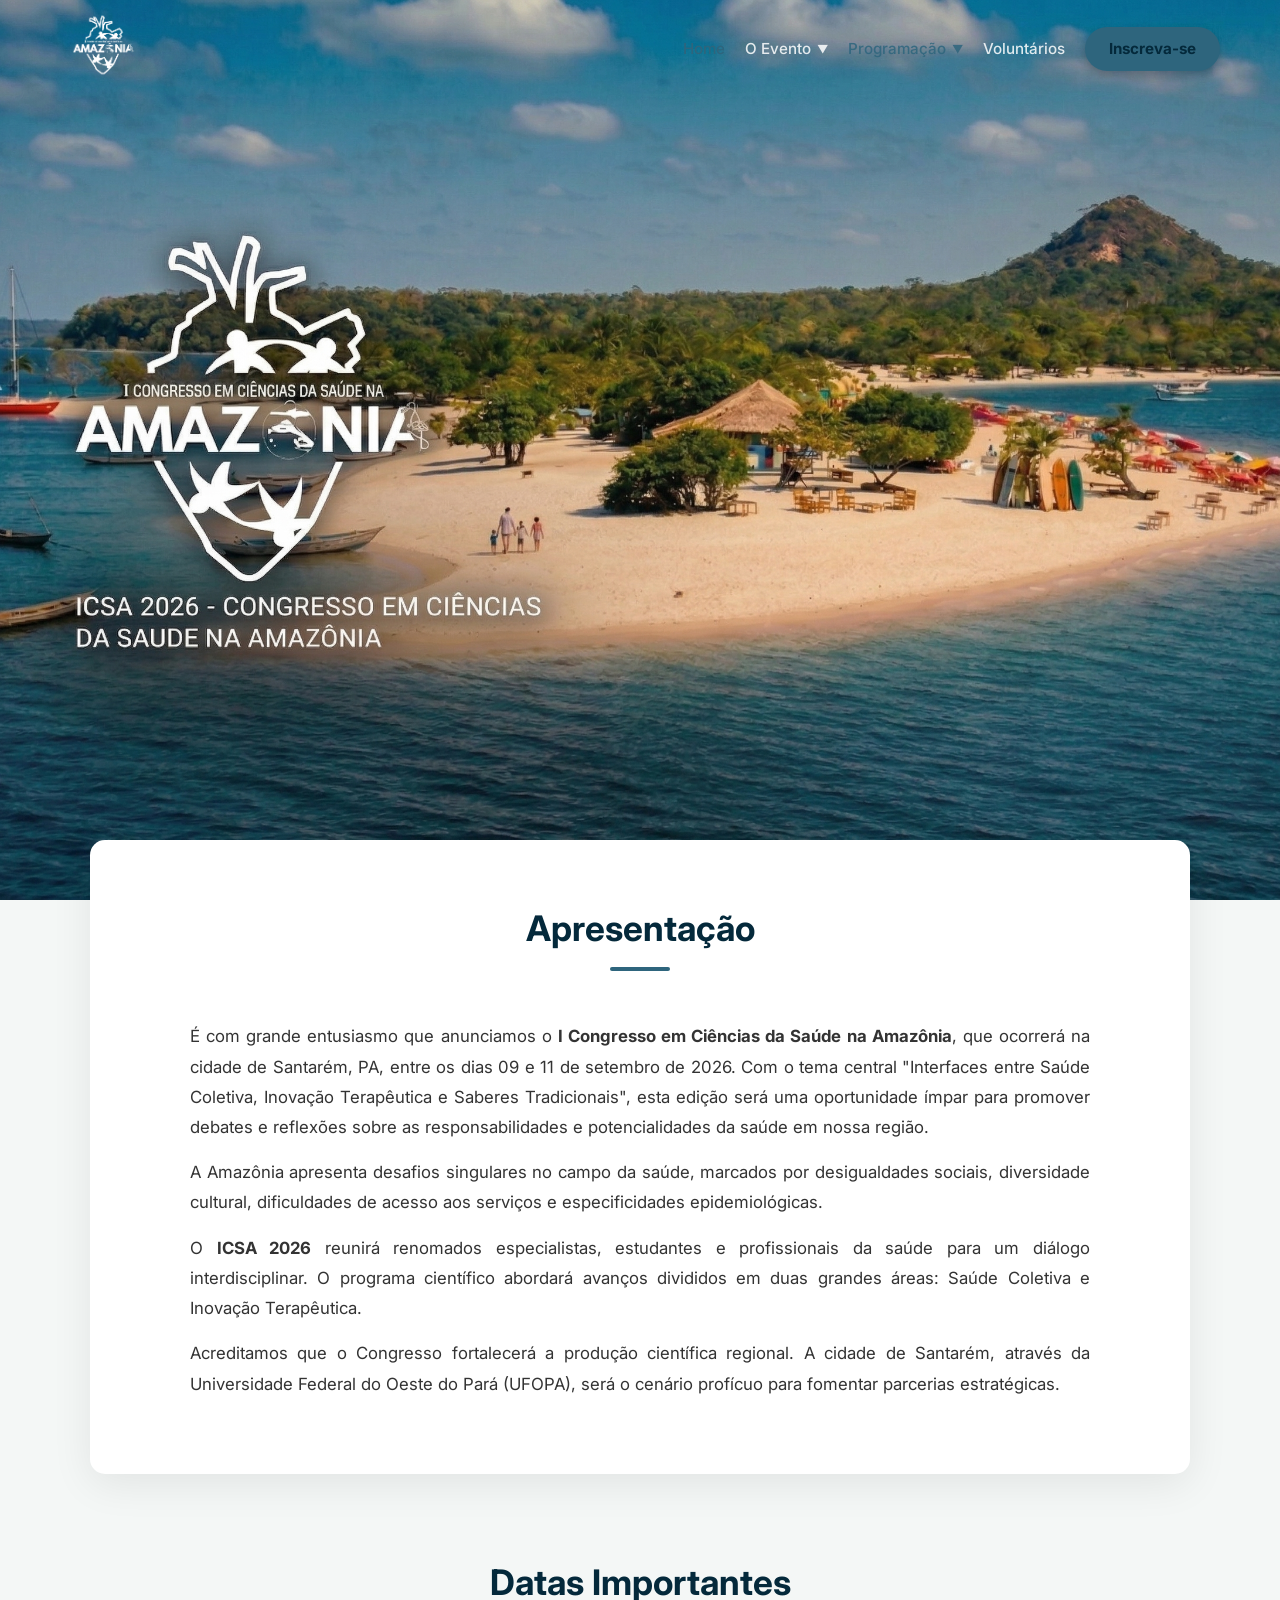
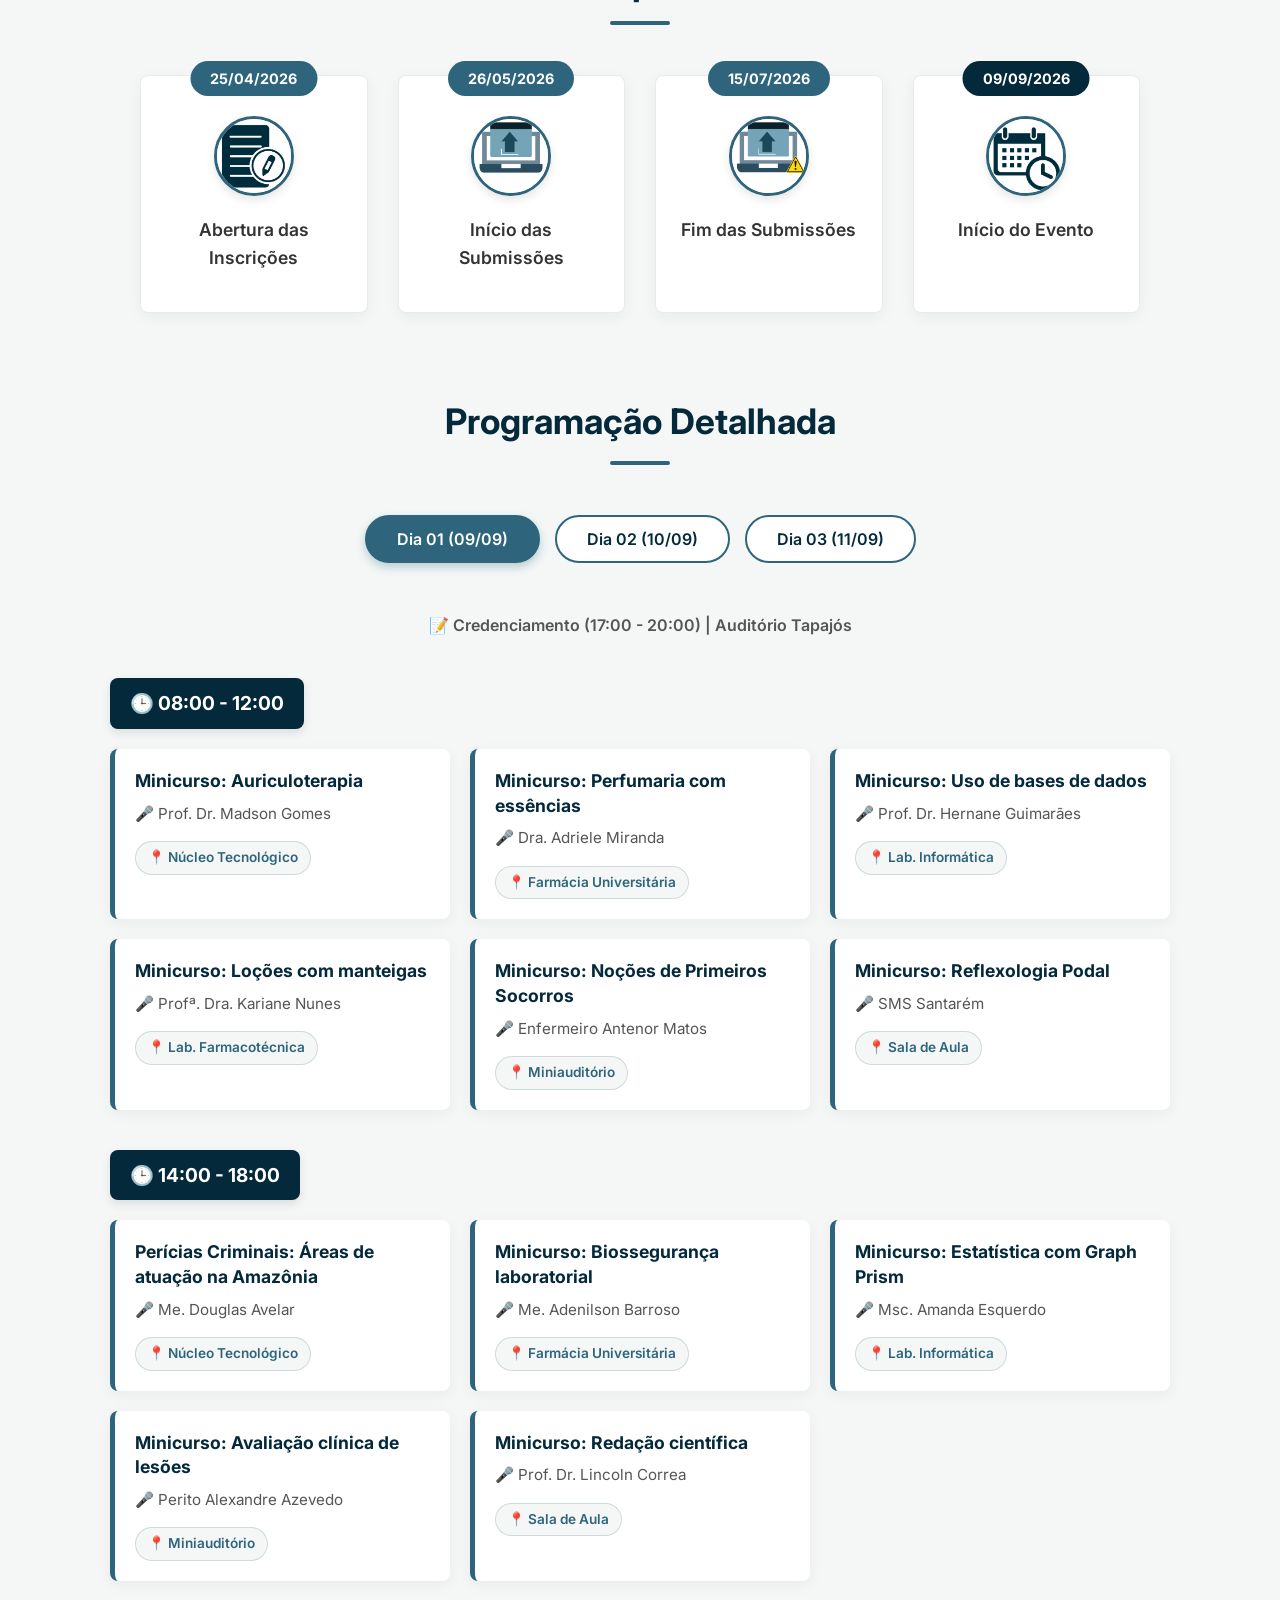
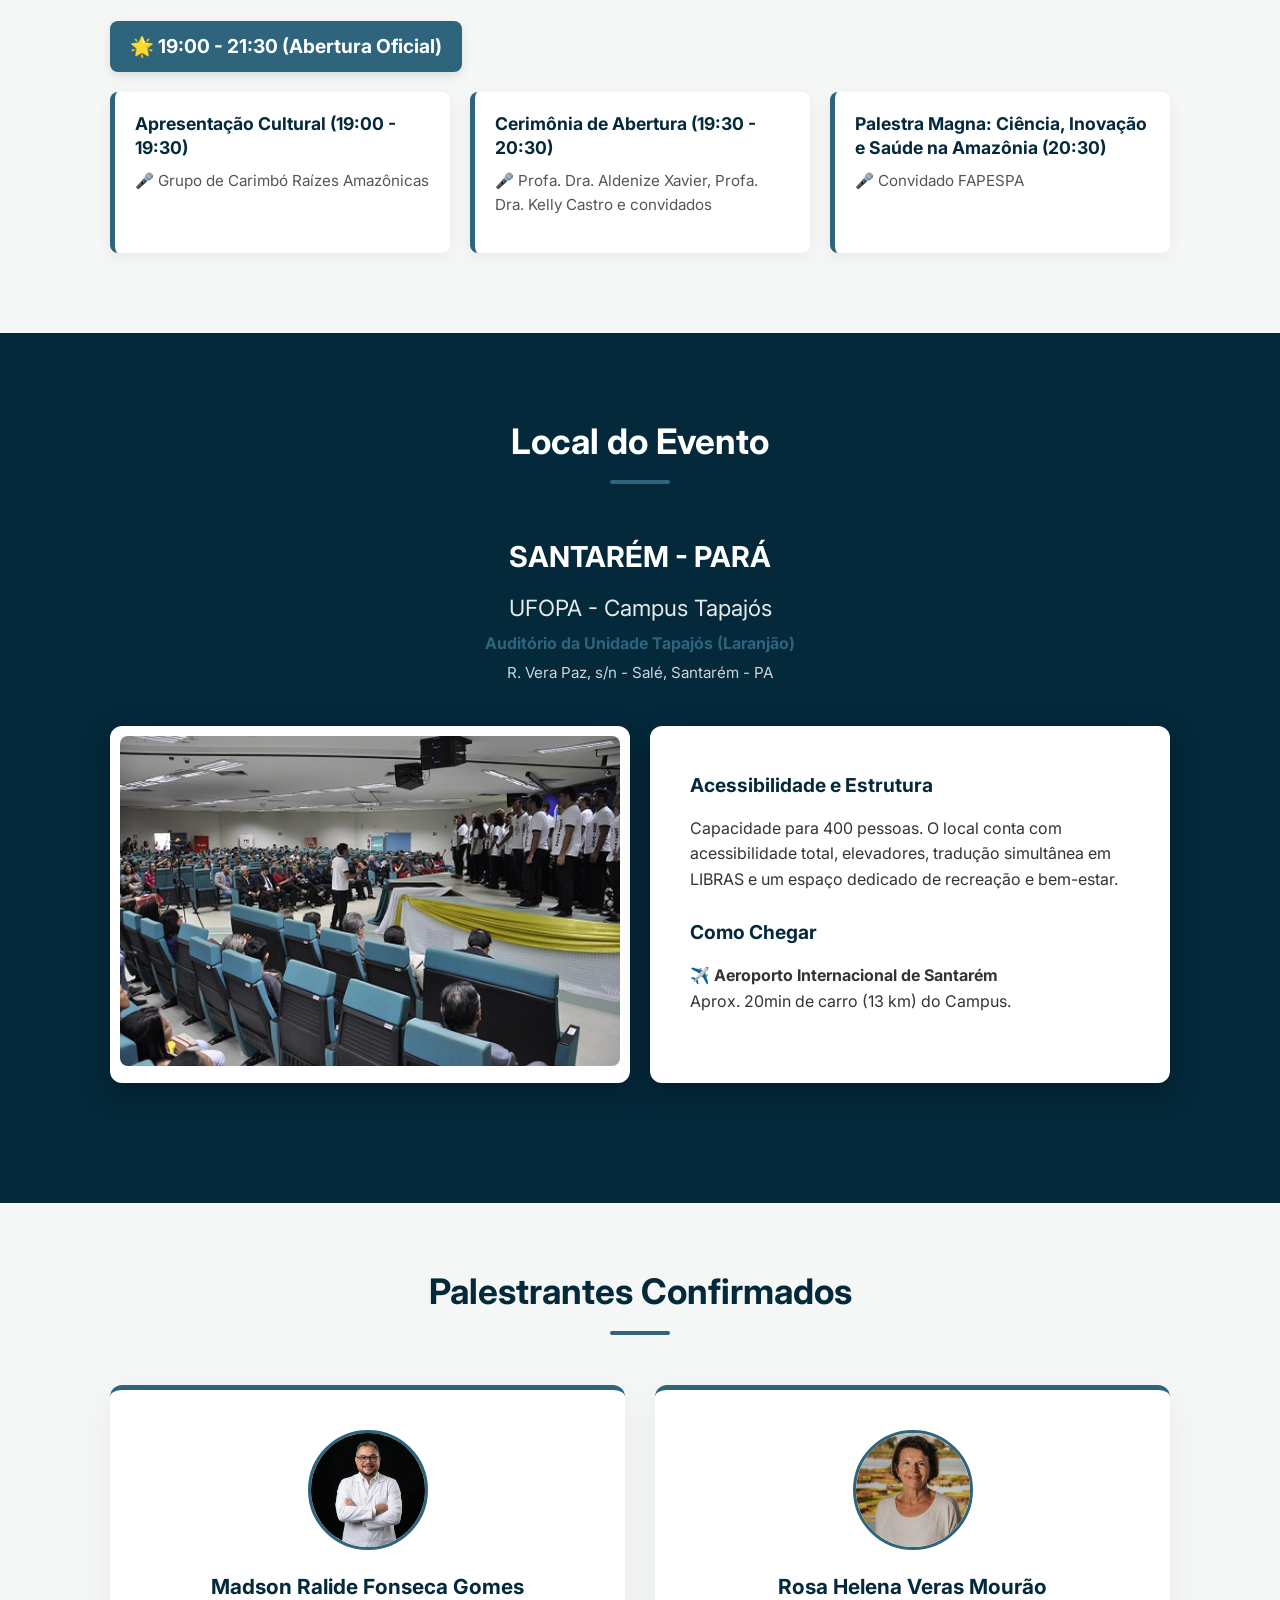
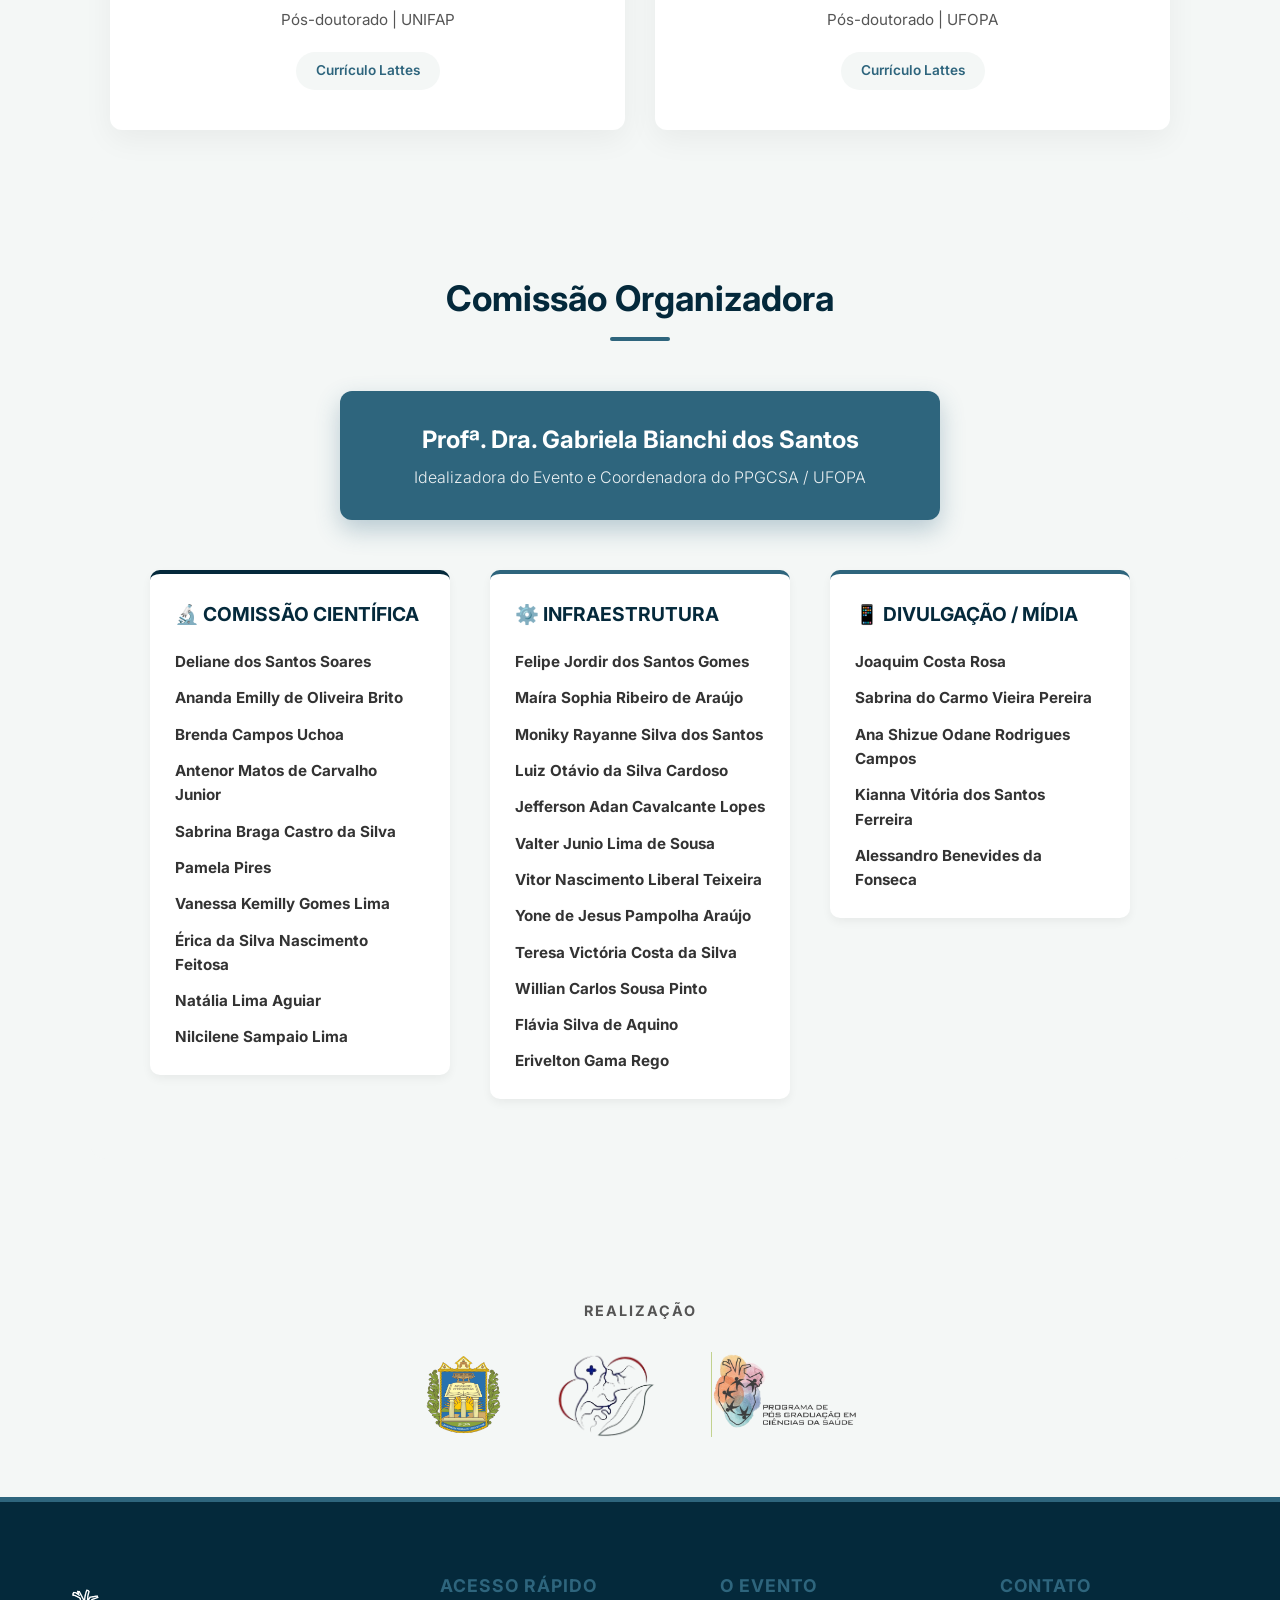
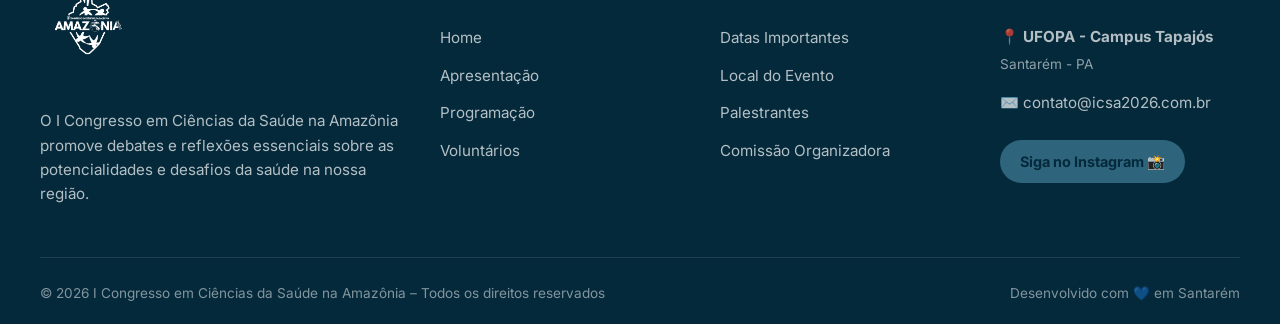
==== commit fd683fcb: "corrige css das fotos de datas" ====
--- a/index.html
+++ b/index.html
@@ -61,27 +61,31 @@
         </div>
     </section>
 
-    <section id="datas" class="section-container scroll-section">
+<section id="datas" class="section-container scroll-section">
         <h2 class="section-title">Datas Importantes</h2>
         <div class="datas-grid">
+            
             <div class="data-card">
                 <div class="data-badge bg-secondary">25/04/2026</div>
-                <div class="data-icon">📝</div>
+                <img src="img/inscricoes.jpg" alt="Abertura das Inscrições" class="data-photo-icon">
                 <h3>Abertura das Inscrições</h3>
             </div>
+
             <div class="data-card">
                 <div class="data-badge bg-secondary">26/05/2026</div>
-                <div class="data-icon">📤</div>
+                <img src="img/submissoes_inicio.jpg" alt="Início das Submissões" class="data-photo-icon">
                 <h3>Início das Submissões</h3>
             </div>
+
             <div class="data-card">
                 <div class="data-badge bg-secondary">15/07/2026</div>
-                <div class="data-icon">🛑</div>
+                <img src="img/prazo_final.jpg" alt="Fim das Submissões" class="data-photo-icon">
                 <h3>Fim das Submissões</h3>
             </div>
+
             <div class="data-card">
                 <div class="data-badge bg-primary">09/09/2026</div>
-                <div class="data-icon">🎉</div>
+                <img src="img/evento_inicio.jpg" alt="Início do Evento" class="data-photo-icon">
                 <h3>Início do Evento</h3>
             </div>
         </div>
--- a/css/style.css
+++ b/css/style.css
@@ -180,7 +180,6 @@
     padding: 0 20px;
 }
 
-/* O Segredo da Landing Page: Parar antes de esconder o título ao clicar no menu */
 .scroll-section {
     margin-top: 60px;
     scroll-margin-top: 100px;
@@ -301,7 +300,18 @@
 .bg-primary { background-color: var(--primary-color); }
 .bg-secondary { background-color: var(--secondary-color); }
 
-.data-icon { margin: 20px 0; font-size: 2.5rem; }
+/* NOVA CLASSE PARA AS FOTOS (Com o comentário fechado direitinho!) */
+.data-photo-icon { 
+    width: 80px;
+    height: 80px;
+    object-fit: cover;
+    border-radius: 50%;
+    border: 3px solid var(--accent-color);
+    margin: 0 auto 20px auto; 
+    display: block;
+    box-shadow: 0 4px 10px rgba(0,0,0,0.1);
+}
+
 .data-card h3 { color: var(--text-color); font-size: 1.1rem; font-weight: 600; }
 
 /* 6.3 Local do Evento (Color Block) */
@@ -380,11 +390,11 @@
     background-color: var(--bg-light);
     border-radius: 50%;
     margin: 0 auto 20px;
-    display: flex; /* Pode deixar isso aqui */
+    display: flex; 
     align-items: center;
     justify-content: center;
     border: 3px solid var(--accent-color);
-    object-fit: cover; /* A MÁGICA: Garante que a foto preencha o círculo perfeitamente! */
+    object-fit: cover; 
 }
 
 .speaker-name { color: var(--primary-color); font-size: 1.3rem; margin-bottom: 5px; }
@@ -413,20 +423,6 @@
     padding: 60px;
     border-radius: 15px;
 }
-
-/* FORÇA A GRADE DE DATAS A FICAR 2x2 NO MOBILE */
-    .datas-grid {
-        grid-template-columns: 1fr 1fr; /* Exatamente 2 colunas */
-        gap: 15px; /* Diminui um pouquinho o espaço entre eles pra não apertar */
-    }
-    
-    .data-card {
-        padding: 30px 10px; /* Diminui o espaço interno pra caber os textos lado a lado */
-    }
-    
-    .data-card h3 {
-        font-size: 0.95rem; /* Deixa a fonte levemente menor pra não quebrar palavras */
-    }
 
 .comissao-highlight {
     text-align: center;
@@ -636,120 +632,6 @@
 }
 
 /* =========================================
-   8. RODAPÉ
-   ========================================= */
-footer {
-    background-color: var(--primary-color);
-    color: rgba(255,255,255,0.7);
-    text-align: center;
-    padding: 30px 20px;
-    font-size: 0.9rem;
-    margin-top: 80px;
-}
-
-/* =========================================
-   9. RESPONSIVIDADE (MOBILE)
-   ========================================= */
-@media (max-width: 1024px) {
-    .menu-toggle {
-        display: flex;
-        flex-direction: column;
-        gap: 5px;
-        cursor: pointer;
-    }
-
-    .menu-toggle span {
-        width: 28px;
-        height: 3px;
-        background-color: var(--white);
-        border-radius: 2px;
-        transition: 0.3s;
-    }
-
-    .nav-links {
-        display: none;
-        flex-direction: column;
-        position: absolute;
-        top: 100%;
-        left: 0;
-        width: 100%;
-        background-color: var(--primary-color);
-        padding: 10px 0 30px;
-        box-shadow: 0 10px 20px rgba(0,0,0,0.2);
-        align-items: flex-start; 
-    }
-
-    .nav-links.active { display: flex; }
-
-    .nav-links > a, .dropdown {
-        padding: 12px 20px;
-        width: 100%;
-        border-bottom: 1px solid rgba(255,255,255,0.05);
-        text-align: left;
-    }
-
-    .dropbtn {
-        width: 100%;
-        padding: 0;
-        justify-content: space-between; 
-    }
-
-    .dropdown-content {
-        position: relative;
-        box-shadow: none;
-        background-color: rgba(0,0,0,0.15); 
-        border-radius: 0;
-        border-top: none;
-        margin-top: 10px;
-    }
-
-    .dropdown-content a {
-        color: var(--white) !important; 
-        border-bottom: 1px solid rgba(255,255,255,0.05);
-        padding-left: 40px; 
-    }
-
-    .dropdown-content a:hover {
-        background-color: transparent;
-        padding-left: 45px;
-        color: var(--accent-color) !important;
-    }
-
-    .hero-carousel { height: 50vh; }
-    
-    /* AQUI ESTÁ O AJUSTE MÁGICO DA FOTO PARA O CELULAR! */
-    .hero-carousel .slide {
-        object-position: 25% center; 
-    }
-
-    .section-title { font-size: 1.8rem; }
-    .section-container { margin-top: 40px; }
-    
-    /* Ajustes específicos para as novas caixas no mobile */
-    .apresentacao-section { padding: 40px 20px; }
-    .local-info { padding: 20px; }
-    .comissao-section { padding: 30px 20px; }
-
-    /* FORÇA A GRADE DE DATAS A FICAR 2x2 NO MOBILE */
-    .datas-grid {
-        grid-template-columns: 1fr 1fr; 
-        gap: 15px; 
-    }
-    
-    .data-card { 
-        padding: 30px 10px; 
-    }
-    
-    .data-card h3 { 
-        font-size: 0.95rem; 
-    }
-}
-
-@media (min-width: 1025px) {
-    .menu-toggle { display: none; }
-}
-
-/* =========================================
    8. RODAPÉ COMPLETO (FAT FOOTER)
    ========================================= */
 .site-footer {
@@ -757,14 +639,14 @@
     color: var(--white);
     padding: 70px 20px 20px;
     margin-top: 60px;
-    border-top: 5px solid var(--accent-color); /* Uma linha de destaque no topo */
+    border-top: 5px solid var(--accent-color); 
 }
 
 .footer-container {
     max-width: 1200px;
     margin: 0 auto;
     display: grid;
-    grid-template-columns: 1.5fr 1fr 1fr 1fr; /* 4 colunas perfeitinhas */
+    grid-template-columns: 1.5fr 1fr 1fr 1fr; 
     gap: 40px;
     margin-bottom: 50px;
 }
@@ -772,7 +654,6 @@
 .footer-logo {
     height: 100px;
     margin-bottom: 30px;
-    /* Apagamos o background-color, o padding e o border-radius! */
 }
 
 .footer-col p {
@@ -782,7 +663,7 @@
 }
 
 .footer-col h4 {
-    color: var(--accent-color); /* Usa o seu azul claro para dar destaque */
+    color: var(--accent-color); 
     font-size: 1.1rem;
     margin-bottom: 25px;
     text-transform: uppercase;
@@ -807,7 +688,7 @@
 
 .footer-col ul li a:hover {
     color: var(--white);
-    transform: translateX(5px); /* Faz o link dar um "passinho" pra direita ao passar o mouse */
+    transform: translateX(5px); 
 }
 
 .social-btn {
@@ -842,20 +723,119 @@
     color: rgba(255, 255, 255, 0.5);
 }
 
-/* Responsividade extra só para o Rodapé */
+/* =========================================
+   9. RESPONSIVIDADE (MOBILE E TABLET)
+   ========================================= */
 @media (max-width: 1024px) {
+    .menu-toggle {
+        display: flex;
+        flex-direction: column;
+        gap: 5px;
+        cursor: pointer;
+    }
+
+    .menu-toggle span {
+        width: 28px;
+        height: 3px;
+        background-color: var(--white);
+        border-radius: 2px;
+        transition: 0.3s;
+    }
+
+    .nav-links {
+        display: none;
+        flex-direction: column;
+        position: absolute;
+        top: 100%;
+        left: 0;
+        width: 100%;
+        background-color: var(--primary-color);
+        padding: 10px 0 30px;
+        box-shadow: 0 10px 20px rgba(0,0,0,0.2);
+        align-items: flex-start; 
+    }
+
+    .nav-links.active { display: flex; }
+
+    .nav-links > a, .dropdown {
+        padding: 12px 20px;
+        width: 100%;
+        border-bottom: 1px solid rgba(255,255,255,0.05);
+        text-align: left;
+    }
+
+    .dropbtn {
+        width: 100%;
+        padding: 0;
+        justify-content: space-between; 
+    }
+
+    .dropdown-content {
+        position: relative;
+        box-shadow: none;
+        background-color: rgba(0,0,0,0.15); 
+        border-radius: 0;
+        border-top: none;
+        margin-top: 10px;
+    }
+
+    .dropdown-content a {
+        color: var(--white) !important; 
+        border-bottom: 1px solid rgba(255,255,255,0.05);
+        padding-left: 40px; 
+    }
+
+    .dropdown-content a:hover {
+        background-color: transparent;
+        padding-left: 45px;
+        color: var(--accent-color) !important;
+    }
+
+    .hero-carousel { height: 50vh; }
+    
+    .hero-carousel .slide {
+        object-position: 25% center; 
+    }
+
+    .section-title { font-size: 1.8rem; }
+    .section-container { margin-top: 40px; }
+    
+    .apresentacao-section { padding: 40px 20px; }
+    .local-info { padding: 20px; }
+    .comissao-section { padding: 30px 20px; }
+
+    /* Força as fotos de data a ficarem 2x2 */
+    .datas-grid {
+        grid-template-columns: 1fr 1fr; 
+        gap: 15px; 
+    }
+    
+    .data-card { 
+        padding: 30px 10px; 
+    }
+    
+    .data-card h3 { 
+        font-size: 0.95rem; 
+    }
+
+    /* Rodapé no Tablet vira 2 colunas */
     .footer-container {
-        grid-template-columns: 1fr 1fr; /* Vira 2 colunas no tablet */
+        grid-template-columns: 1fr 1fr; 
     }
 }
 
 @media (max-width: 600px) {
+    /* Rodapé no Celular vira 1 coluna */
     .footer-container {
-        grid-template-columns: 1fr; /* Vira 1 coluna no celular */
+        grid-template-columns: 1fr; 
         text-align: center;
     }
     .footer-bottom {
         flex-direction: column;
         text-align: center;
     }
+}
+
+@media (min-width: 1025px) {
+    .menu-toggle { display: none; }
 }
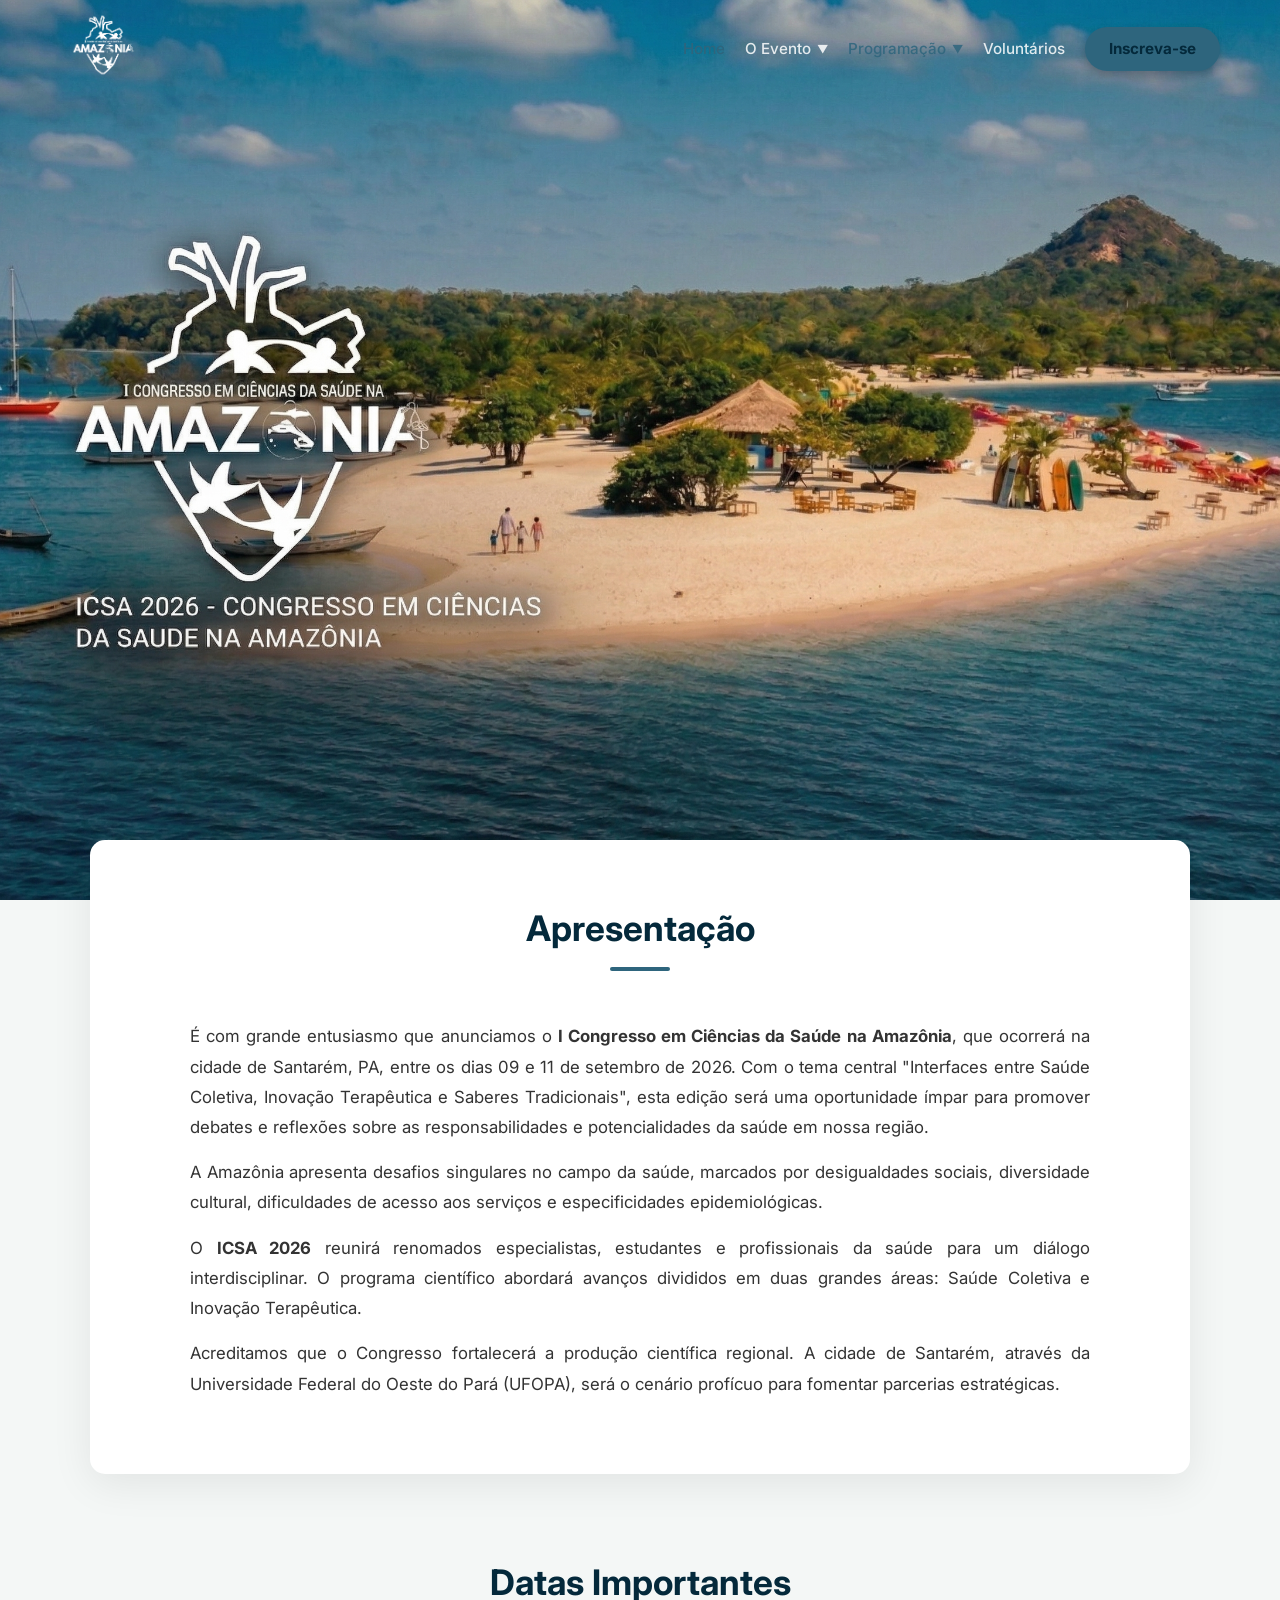
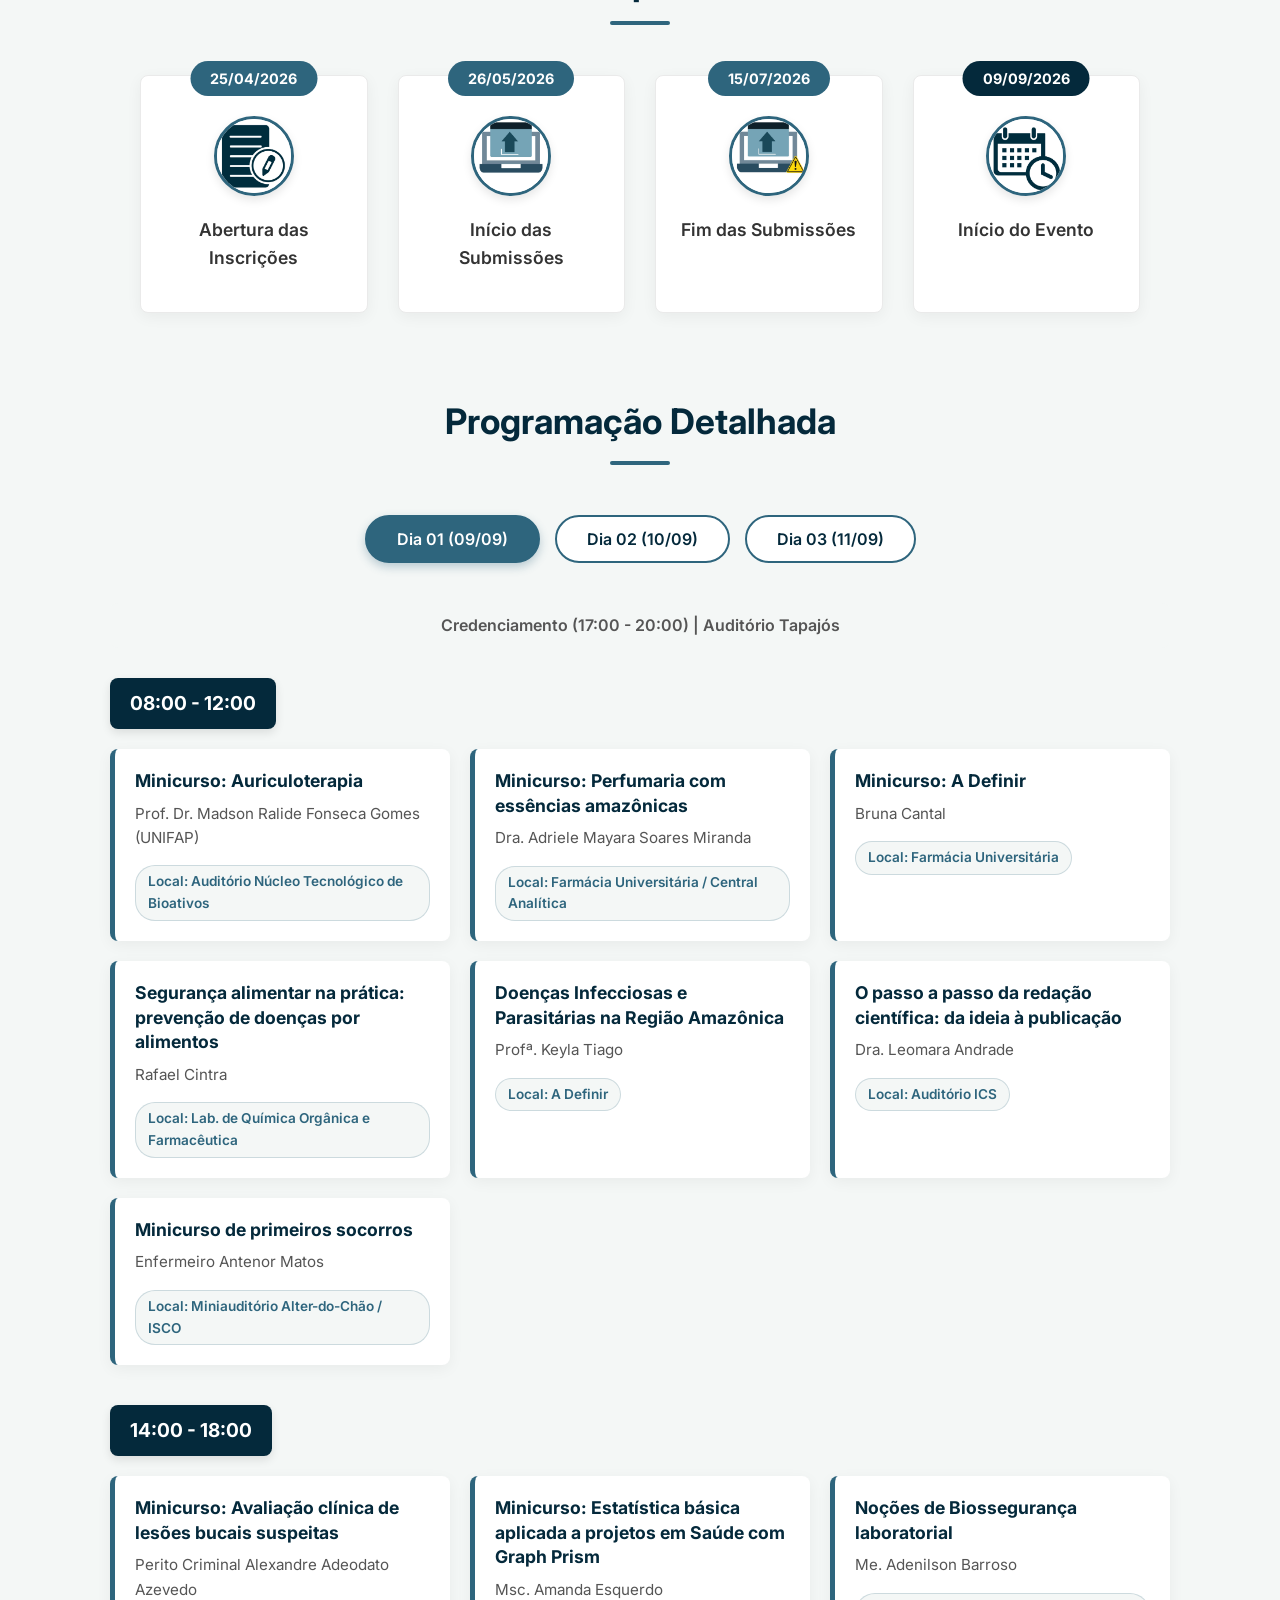
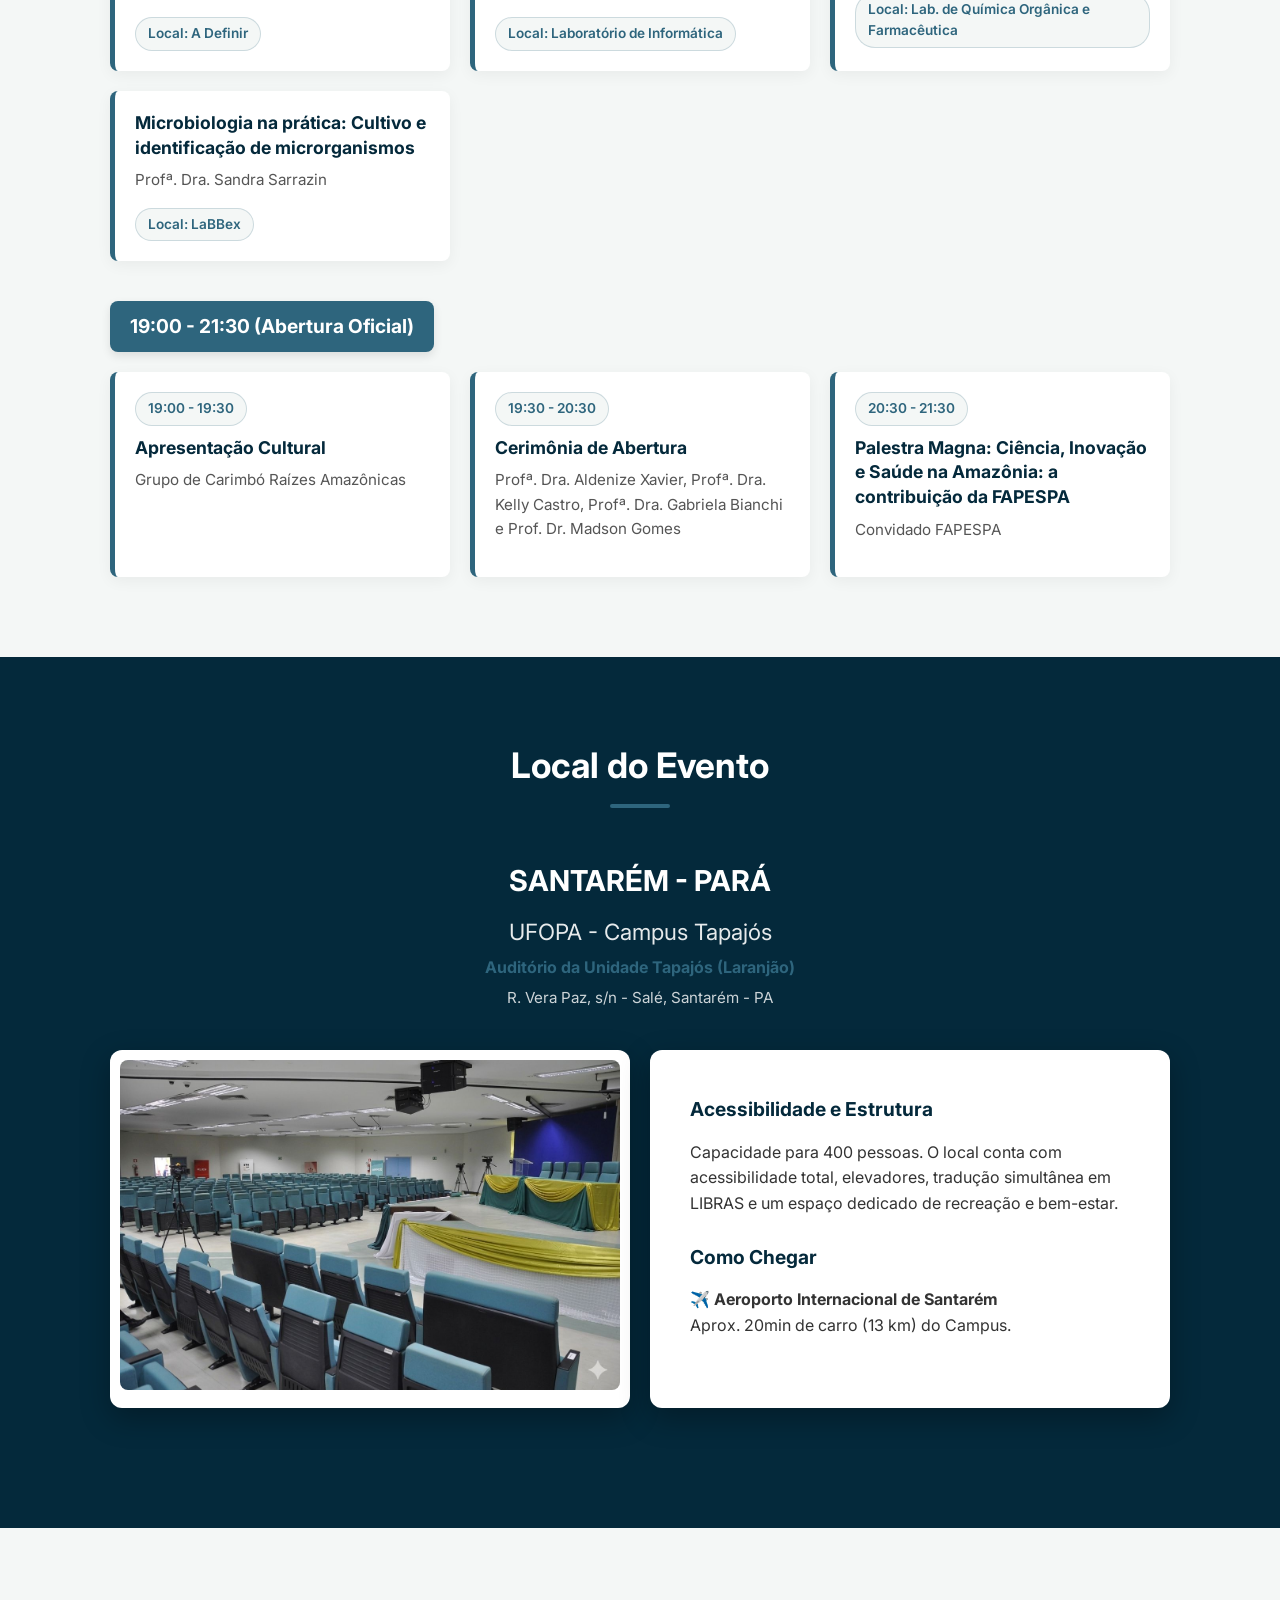
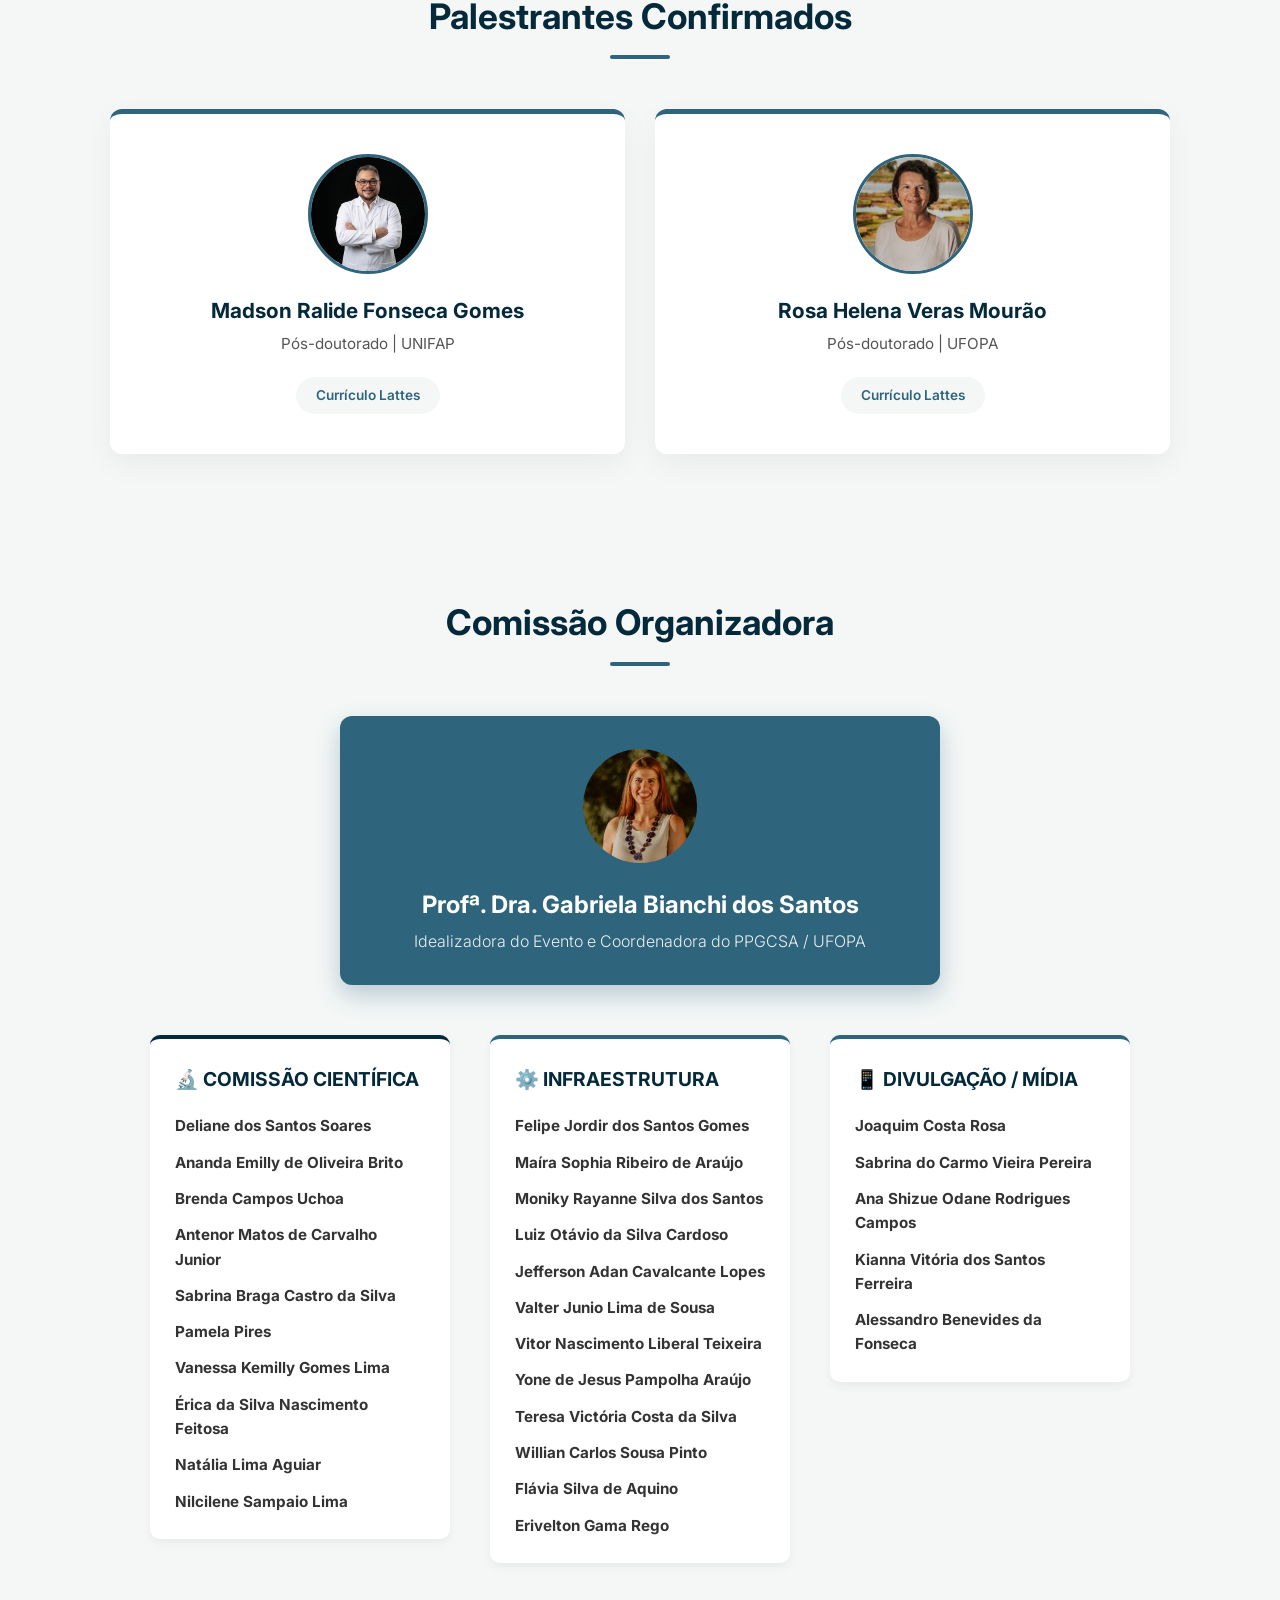
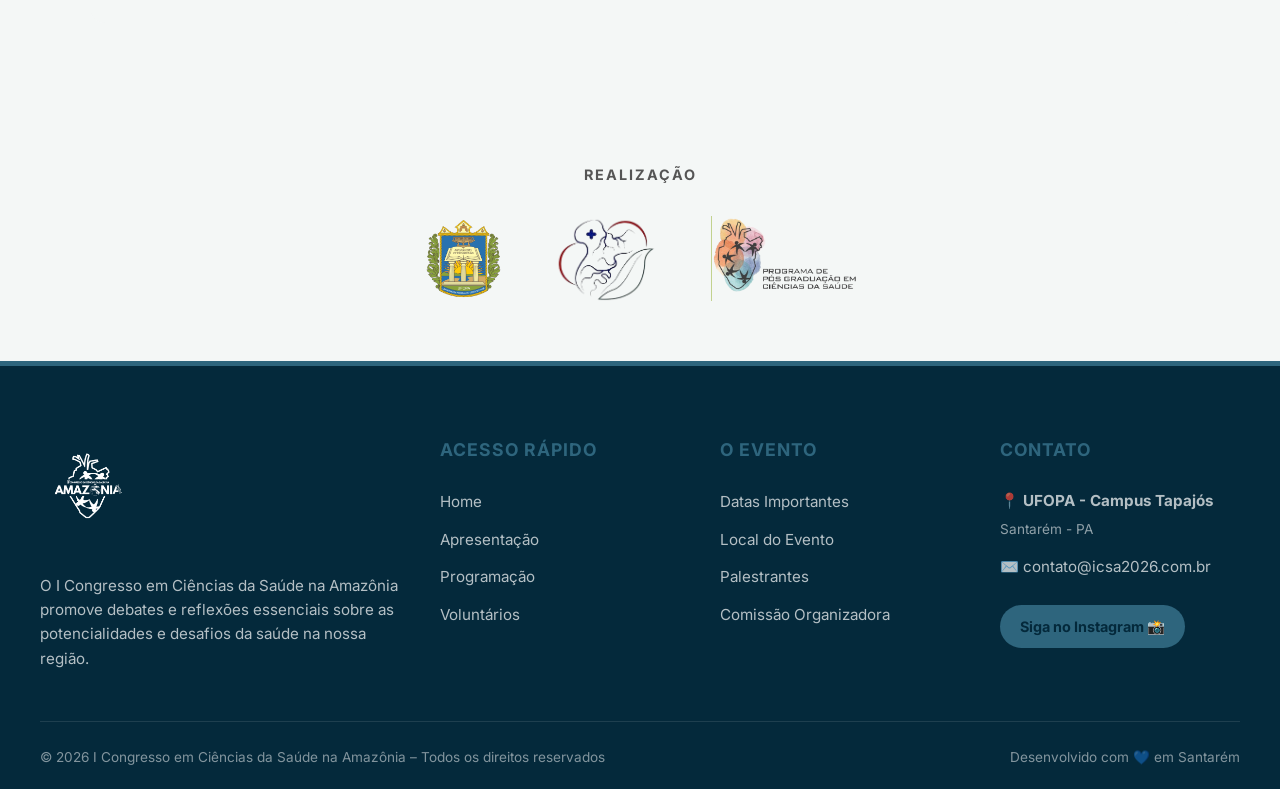
==== commit 16263e87: "feat: adiciona foto da coordenadora Gabriela Bianchi" ====
--- a/index.html
+++ b/index.html
@@ -91,7 +91,7 @@
         </div>
     </section>
 
-    <section id="programacao" class="section-container scroll-section">
+<section id="programacao" class="section-container scroll-section">
         <h2 class="section-title">Programação Detalhada</h2>
         
         <div class="tabs-container">
@@ -101,32 +101,213 @@
         </div>
 
         <div id="dia1" class="tab-content active">
-            <p class="tab-aviso">📝 Credenciamento (17:00 - 20:00) | Auditório Tapajós</p>
-            <div class="time-block">
-                <div class="time-header">🕒 08:00 - 12:00</div>
+            <p class="tab-aviso">Credenciamento (17:00 - 20:00) | Auditório Tapajós</p>
+
+            <div class="time-block">
+                <div class="time-header">08:00 - 12:00</div>
                 <div class="activities-grid">
-                    <div class="activity-card"><h4 class="activity-title">Minicurso: Auriculoterapia</h4><p class="activity-speaker">🎤 Prof. Dr. Madson Gomes</p><span class="activity-location">📍 Núcleo Tecnológico</span></div>
-                    <div class="activity-card"><h4 class="activity-title">Minicurso: Perfumaria com essências</h4><p class="activity-speaker">🎤 Dra. Adriele Miranda</p><span class="activity-location">📍 Farmácia Universitária</span></div>
-                    <div class="activity-card"><h4 class="activity-title">Minicurso: Uso de bases de dados</h4><p class="activity-speaker">🎤 Prof. Dr. Hernane Guimarães</p><span class="activity-location">📍 Lab. Informática</span></div>
-                    <div class="activity-card"><h4 class="activity-title">Minicurso: Loções com manteigas</h4><p class="activity-speaker">🎤 Profª. Dra. Kariane Nunes</p><span class="activity-location">📍 Lab. Farmacotécnica</span></div>
-                    <div class="activity-card"><h4 class="activity-title">Minicurso: Noções de Primeiros Socorros</h4><p class="activity-speaker">🎤 Enfermeiro Antenor Matos</p><span class="activity-location">📍 Miniauditório</span></div>
-                    <div class="activity-card"><h4 class="activity-title">Minicurso: Reflexologia Podal</h4><p class="activity-speaker">🎤 SMS Santarém</p><span class="activity-location">📍 Sala de Aula</span></div>
-                </div>
-            </div>
-            <div class="time-block"><div class="time-header">🕒 14:00 - 18:00</div><div class="activities-grid"><div class="activity-card"><h4 class="activity-title">Perícias Criminais: Áreas de atuação na Amazônia</h4><p class="activity-speaker">🎤 Me. Douglas Avelar</p><span class="activity-location">📍 Núcleo Tecnológico</span></div><div class="activity-card"><h4 class="activity-title">Minicurso: Biossegurança laboratorial</h4><p class="activity-speaker">🎤 Me. Adenilson Barroso</p><span class="activity-location">📍 Farmácia Universitária</span></div><div class="activity-card"><h4 class="activity-title">Minicurso: Estatística com Graph Prism</h4><p class="activity-speaker">🎤 Msc. Amanda Esquerdo</p><span class="activity-location">📍 Lab. Informática</span></div><div class="activity-card"><h4 class="activity-title">Minicurso: Avaliação clínica de lesões</h4><p class="activity-speaker">🎤 Perito Alexandre Azevedo</p><span class="activity-location">📍 Miniauditório</span></div><div class="activity-card"><h4 class="activity-title">Minicurso: Redação científica</h4><p class="activity-speaker">🎤 Prof. Dr. Lincoln Correa</p><span class="activity-location">📍 Sala de Aula</span></div></div></div>
-            <div class="time-block"><div class="time-header" style="background-color: var(--accent-color);">🌟 19:00 - 21:30 (Abertura Oficial)</div><div class="activities-grid"><div class="activity-card"><h4 class="activity-title">Apresentação Cultural (19:00 - 19:30)</h4><p class="activity-speaker">🎤 Grupo de Carimbó Raízes Amazônicas</p></div><div class="activity-card"><h4 class="activity-title">Cerimônia de Abertura (19:30 - 20:30)</h4><p class="activity-speaker">🎤 Profa. Dra. Aldenize Xavier, Profa. Dra. Kelly Castro e convidados</p></div><div class="activity-card"><h4 class="activity-title">Palestra Magna: Ciência, Inovação e Saúde na Amazônia (20:30)</h4><p class="activity-speaker">🎤 Convidado FAPESPA</p></div></div></div>
+                    <div class="activity-card">
+                        <h4 class="activity-title">Minicurso: Auriculoterapia</h4>
+                        <p class="activity-speaker">Prof. Dr. Madson Ralide Fonseca Gomes (UNIFAP)</p>
+                        <span class="activity-location">Local: Auditório Núcleo Tecnológico de Bioativos</span>
+                    </div>
+                    <div class="activity-card">
+                        <h4 class="activity-title">Minicurso: Perfumaria com essências amazônicas</h4>
+                        <p class="activity-speaker">Dra. Adriele Mayara Soares Miranda</p>
+                        <span class="activity-location">Local: Farmácia Universitária / Central Analítica</span>
+                    </div>
+                    <div class="activity-card">
+                        <h4 class="activity-title">Minicurso: A Definir</h4>
+                        <p class="activity-speaker">Bruna Cantal</p>
+                        <span class="activity-location">Local: Farmácia Universitária</span>
+                    </div>
+                    <div class="activity-card">
+                        <h4 class="activity-title">Segurança alimentar na prática: prevenção de doenças por alimentos</h4>
+                        <p class="activity-speaker">Rafael Cintra</p>
+                        <span class="activity-location">Local: Lab. de Química Orgânica e Farmacêutica</span>
+                    </div>
+                    <div class="activity-card">
+                        <h4 class="activity-title">Doenças Infecciosas e Parasitárias na Região Amazônica</h4>
+                        <p class="activity-speaker">Profª. Keyla Tiago</p>
+                        <span class="activity-location">Local: A Definir</span>
+                    </div>
+                    <div class="activity-card">
+                        <h4 class="activity-title">O passo a passo da redação científica: da ideia à publicação</h4>
+                        <p class="activity-speaker">Dra. Leomara Andrade</p>
+                        <span class="activity-location">Local: Auditório ICS</span>
+                    </div>
+                    <div class="activity-card">
+                        <h4 class="activity-title">Minicurso de primeiros socorros</h4>
+                        <p class="activity-speaker">Enfermeiro Antenor Matos</p>
+                        <span class="activity-location">Local: Miniauditório Alter-do-Chão / ISCO</span>
+                    </div>
+                </div>
+            </div>
+
+            <div class="time-block">
+                <div class="time-header">14:00 - 18:00</div>
+                <div class="activities-grid">
+                    <div class="activity-card">
+                        <h4 class="activity-title">Minicurso: Avaliação clínica de lesões bucais suspeitas</h4>
+                        <p class="activity-speaker">Perito Criminal Alexandre Adeodato Azevedo</p>
+                        <span class="activity-location">Local: A Definir</span>
+                    </div>
+                    <div class="activity-card">
+                        <h4 class="activity-title">Minicurso: Estatística básica aplicada a projetos em Saúde com Graph Prism</h4>
+                        <p class="activity-speaker">Msc. Amanda Esquerdo</p>
+                        <span class="activity-location">Local: Laboratório de Informática</span>
+                    </div>
+                    <div class="activity-card">
+                        <h4 class="activity-title">Noções de Biossegurança laboratorial</h4>
+                        <p class="activity-speaker">Me. Adenilson Barroso</p>
+                        <span class="activity-location">Local: Lab. de Química Orgânica e Farmacêutica</span>
+                    </div>
+                    <div class="activity-card">
+                        <h4 class="activity-title">Microbiologia na prática: Cultivo e identificação de microrganismos</h4>
+                        <p class="activity-speaker">Profª. Dra. Sandra Sarrazin</p>
+                        <span class="activity-location">Local: LaBBex</span>
+                    </div>
+                </div>
+            </div>
+
+            <div class="time-block">
+                <div class="time-header" style="background-color: var(--accent-color);">19:00 - 21:30 (Abertura Oficial)</div>
+                <div class="activities-grid">
+                    <div class="activity-card">
+                        <span class="activity-location" style="margin-bottom: 10px;">19:00 - 19:30</span>
+                        <h4 class="activity-title">Apresentação Cultural</h4>
+                        <p class="activity-speaker">Grupo de Carimbó Raízes Amazônicas</p>
+                    </div>
+                    <div class="activity-card">
+                        <span class="activity-location" style="margin-bottom: 10px;">19:30 - 20:30</span>
+                        <h4 class="activity-title">Cerimônia de Abertura</h4>
+                        <p class="activity-speaker">Profª. Dra. Aldenize Xavier, Profª. Dra. Kelly Castro, Profª. Dra. Gabriela Bianchi e Prof. Dr. Madson Gomes</p>
+                    </div>
+                    <div class="activity-card">
+                        <span class="activity-location" style="margin-bottom: 10px;">20:30 - 21:30</span>
+                        <h4 class="activity-title">Palestra Magna: Ciência, Inovação e Saúde na Amazônia: a contribuição da FAPESPA</h4>
+                        <p class="activity-speaker">Convidado FAPESPA</p>
+                    </div>
+                </div>
+            </div>
         </div>
 
         <div id="dia2" class="tab-content">
-            <p class="tab-aviso">*Todas as atividades deste dia ocorrerão no <strong>Auditório Tapajós</strong>.</p>
-            <div class="time-block"><div class="time-header">🕒 Manhã</div><div class="activities-grid grid-1-col"><div class="activity-card card-destaque"><h4 class="activity-title">07:30 - 09:00 | Credenciamento</h4></div><div class="activity-card"><span class="activity-location">09:00 - 10:00</span><h4 class="activity-title">Mesa redonda: Inovação em medicamentos e cosméticos da Amazônia</h4><p class="activity-speaker">🎤 Profa. Kariane Nunes e Prof. Dr. Vitor Moutinho</p></div><div class="activity-card"><span class="activity-location">10:00 - 12:00</span><h4 class="activity-title">Apresentação de Trabalhos</h4></div><div class="activity-card card-destaque"><h4 class="activity-title">🍽️ 12:00 - 14:00 | ALMOÇO</h4></div></div></div>
-            <div class="time-block"><div class="time-header">🕒 Tarde / Noite</div><div class="activities-grid grid-1-col"><div class="activity-card"><span class="activity-location">14:00 - 15:30</span><h4 class="activity-title">Mesa redonda: Saúde da Mulher na Amazônia</h4><p class="activity-speaker">🎤 Profª. Dra. Luana Rodrigues, Juliana Gagno e Marina Meschede</p></div><div class="activity-card"><span class="activity-location">15:30 - 16:15</span><h4 class="activity-title">Palestra: Nanotecnologias aplicadas ao desenvolvimento de fármacos</h4><p class="activity-speaker">🎤 Prof. Dr. Emerson Silva Lima (UFAM)</p></div><div class="activity-card card-destaque"><h4 class="activity-title">☕ 16:15 - 16:30 | INTERVALO</h4></div><div class="activity-card"><span class="activity-location">16:30 - 17:15</span><h4 class="activity-title">Mesa redonda: Saberes tradicionais em saúde: vivências</h4><p class="activity-speaker">🎤 Convidados especiais</p></div><div class="activity-card"><span class="activity-location">17:15 - 18:00</span><h4 class="activity-title">Palestra: Práticas Integrativas no SUS</h4><p class="activity-speaker">🎤 Prof. Dr. Madson Ralide Fonseca (UNIFAP)</p></div><div class="activity-card card-destaque"><h4 class="activity-title">☕ 18:00 - 18:30 | COFFEE-BREAK</h4></div><div class="activity-card"><span class="activity-location">19:00 - 21:30</span><h4 class="activity-title">Apresentação de Trabalhos</h4></div></div></div>
+            <p class="tab-aviso">*Todas as atividades deste dia ocorrerão no <strong>Auditório Tapajós</strong>, salvo indicação em contrário.</p>
+            
+            <div class="time-block">
+                <div class="time-header">Manhã</div>
+                <div class="activities-grid grid-1-col">
+                    <div class="activity-card">
+                        <span class="activity-location" style="margin-bottom: 10px;">08:00 - 09:30</span>
+                        <h4 class="activity-title">Mesa Redonda / Palestra: Inovação em medicamentos e cosméticos da Amazônia</h4>
+                        <p class="activity-speaker">Palestrantes: Pós-Doc Luciana, Profª. Dra. Kariane Nunes e Profª. Dra. Luana Rodrigues</p>
+                    </div>
+                    <div class="activity-card">
+                        <span class="activity-location" style="margin-bottom: 10px;">09:30 - 10:15</span>
+                        <h4 class="activity-title">Palestra: A Definir</h4>
+                        <p class="activity-speaker">Palestrante: A Definir</p>
+                    </div>
+                    <div class="activity-card">
+                        <span class="activity-location" style="margin-bottom: 10px;">10:30 - 12:00</span>
+                        <h4 class="activity-title">Apresentação de Trabalhos</h4>
+                        <p class="activity-speaker">Local: Auditório Tapajós e Espaço do Restaurante Universitário</p>
+                    </div>
+                    <div class="activity-card card-destaque">
+                        <h4 class="activity-title">12:00 - 14:00 | ALMOÇO</h4>
+                    </div>
+                </div>
+            </div>
+
+            <div class="time-block">
+                <div class="time-header">Tarde / Noite</div>
+                <div class="activities-grid grid-1-col">
+                    <div class="activity-card">
+                        <span class="activity-location" style="margin-bottom: 10px;">14:00 - 15:30</span>
+                        <h4 class="activity-title">Mesa Redonda: A Definir</h4>
+                        <p class="activity-speaker">Palestrantes: Profª. Dra. Marina Meschede, Profª. Dra. Juliana Gagno, Prof. Dr. Hernane Guimarães (Mediação: Annelyse Rosenthal)</p>
+                    </div>
+                    <div class="activity-card">
+                        <span class="activity-location" style="margin-bottom: 10px;">15:30 - 16:15</span>
+                        <h4 class="activity-title">Palestra: Nanotecnologias aplicadas ao desenvolvimento de fármacos com bioativos de plantas amazônicas</h4>
+                        <p class="activity-speaker">Palestrante: Prof. Dr. Emerson Silva Lima (UFAM)</p>
+                    </div>
+                    <div class="activity-card card-destaque">
+                        <h4 class="activity-title">16:15 - 16:30 | INTERVALO</h4>
+                    </div>
+                    <div class="activity-card">
+                        <span class="activity-location" style="margin-bottom: 10px;">16:30 - 18:00</span>
+                        <h4 class="activity-title">Mesa Redonda: Saberes tradicionais em saúde: vivências</h4>
+                        <p class="activity-speaker">Convidados Especiais: Parteira, erveira, benzedeira e puxadeira (Mediação: Rui Harayama)</p>
+                    </div>
+                    <div class="activity-card">
+                        <span class="activity-location" style="margin-bottom: 10px;">18:00 - 18:45</span>
+                        <h4 class="activity-title">Palestra: Práticas Integrativas e Complementares em Saúde no SUS</h4>
+                        <p class="activity-speaker">Palestrante: Prof. Dr. Madson Ralide Fonseca (UNIFAP)</p>
+                    </div>
+                    <div class="activity-card card-destaque">
+                        <h4 class="activity-title">18:45 - 19:15 | COFFEE-BREAK</h4>
+                    </div>
+                </div>
+            </div>
         </div>
 
         <div id="dia3" class="tab-content">
             <p class="tab-aviso">*Todas as atividades deste dia ocorrerão no <strong>Auditório Tapajós</strong>.</p>
-            <div class="time-block"><div class="time-header">🕒 Manhã</div><div class="activities-grid grid-1-col"><div class="activity-card"><span class="activity-location">08:00 - 09:00</span><h4 class="activity-title">Mesa redonda: Biodiversidade amazônica</h4><p class="activity-speaker">🎤 Profª. Dra. Rosa Mourão, Cleydson Breno e Patrícia Danielle</p></div><div class="activity-card"><span class="activity-location">09:00 - 10:00</span><h4 class="activity-title">Palestra: Descoberta Racional de Fármacos</h4><p class="activity-speaker">🎤 Prof. Dr. Emerson Silva Lima</p></div><div class="activity-card card-destaque"><h4 class="activity-title">☕ 10:00 - 10:15 | INTERVALO</h4></div><div class="activity-card"><span class="activity-location">10:15 - 11:00</span><h4 class="activity-title">Palestra: Ciência, Tecnologia e Saúde</h4><p class="activity-speaker">🎤 Prof. Dr. Thalis Ferreira dos Santos</p></div><div class="activity-card"><span class="activity-location">11:00 - 12:00</span><h4 class="activity-title">Palestra: Desafios da Saúde indígena</h4><p class="activity-speaker">🎤 Prof. Dr. Hernane Guimarães</p></div><div class="activity-card card-destaque"><h4 class="activity-title">🍽️ 12:00 - 14:00 | ALMOÇO</h4></div></div></div>
-            <div class="time-block"><div class="time-header">🕒 Tarde</div><div class="activities-grid grid-1-col"><div class="activity-card"><span class="activity-location">14:00 - 15:30</span><h4 class="activity-title">Mesa redonda: Contaminação por Mercúrio</h4><p class="activity-speaker">🎤 Prof. Dr. Luis Reginaldo e Profª. Dra. Heloisa Meneses</p></div><div class="activity-card card-destaque"><h4 class="activity-title">☕ 15:30 - 15:45 | INTERVALO</h4></div><div class="activity-card"><span class="activity-location">15:45 - 17:15</span><h4 class="activity-title">Mesa redonda: Vozes da Pós-Graduação</h4><p class="activity-speaker">🎤 Discentes do PPGCSA</p></div><div class="activity-card"><span class="activity-location">17:15 - 18:00</span><h4 class="activity-title">Encerramento Oficial</h4><p class="activity-speaker">🎤 Profª. Dra. Gabriela Bianchi</p></div><div class="activity-card card-destaque"><h4 class="activity-title">🎉 18:00 - 18:30 | Coffee-break e Apresentação</h4></div></div></div>
+            
+            <div class="time-block">
+                <div class="time-header">Manhã</div>
+                <div class="activities-grid grid-1-col">
+                    <div class="activity-card">
+                        <span class="activity-location" style="margin-bottom: 10px;">08:00 - 09:30</span>
+                        <h4 class="activity-title">Mesa Redonda: Biodiversidade amazônica como fonte de desenvolvimento de novos medicamentos</h4>
+                        <p class="activity-speaker">Palestrantes: Profª. Dra. Rosa Mourão, Prof. Dr. Cleydson Breno e Profª. Dra. Patrícia Danielle</p>
+                    </div>
+                    <div class="activity-card">
+                        <span class="activity-location" style="margin-bottom: 10px;">09:30 - 10:15</span>
+                        <h4 class="activity-title">Palestra: Descoberta Racional de Fármacos Anticâncer</h4>
+                        <p class="activity-speaker">Palestrante: Prof. Dr. Emerson Silva Lima</p>
+                    </div>
+                    <div class="activity-card card-destaque">
+                        <h4 class="activity-title">10:15 - 10:30 | INTERVALO / COFFEE-BREAK</h4>
+                    </div>
+                    <div class="activity-card">
+                        <span class="activity-location" style="margin-bottom: 10px;">10:30 - 12:00</span>
+                        <h4 class="activity-title">Riscos da Contaminação por Mercúrio na Região Norte: impactos ambientais, sociais e na saúde</h4>
+                        <p class="activity-speaker">Palestrantes: Profª. Dra. Heloisa Meneses e Prof. Dr. Ricardo Bezerra</p>
+                    </div>
+                    <div class="activity-card card-destaque">
+                        <h4 class="activity-title">12:00 - 14:00 | ALMOÇO</h4>
+                    </div>
+                </div>
+            </div>
+
+            <div class="time-block">
+                <div class="time-header">Tarde</div>
+                <div class="activities-grid grid-1-col">
+                    <div class="activity-card">
+                        <span class="activity-location" style="margin-bottom: 10px;">14:00 - 15:30</span>
+                        <h4 class="activity-title">Mesa Redonda: A Definir</h4>
+                        <p class="activity-speaker">Palestrantes: A Definir</p>
+                    </div>
+                    <div class="activity-card card-destaque">
+                        <h4 class="activity-title">15:30 - 15:45 | INTERVALO</h4>
+                    </div>
+                    <div class="activity-card">
+                        <span class="activity-location" style="margin-bottom: 10px;">15:45 - 17:15</span>
+                        <h4 class="activity-title">Mesa Redonda: Vozes da Pós-Graduação: ciência, inovação e transformação social</h4>
+                        <p class="activity-speaker">Palestrantes: Discentes do PPGCSA (Mediação: Profª. Dra. Gabriela Bianchi)</p>
+                    </div>
+                    <div class="activity-card">
+                        <span class="activity-location" style="margin-bottom: 10px;">17:15 - 18:00</span>
+                        <h4 class="activity-title">Premiações do evento e Encerramento</h4>
+                        <p class="activity-speaker">Apresentação: Profª. Dra. Gabriela Bianchi</p>
+                    </div>
+                    <div class="activity-card card-destaque">
+                        <h4 class="activity-title">18:00 - 18:30 | COFFEE-BREAK E APRESENTAÇÃO CULTURAL</h4>
+                    </div>
+                </div>
+            </div>
         </div>
     </section>
 
@@ -178,10 +359,11 @@
         </div>
     </section>
 
-    <section id="colaboradores" class="section-container comissao-section scroll-section">
+<section id="colaboradores" class="section-container comissao-section scroll-section">
         <h2 class="section-title">Comissão Organizadora</h2>
         
         <div class="comissao-highlight">
+            <img src="img/gabriela.jpg" alt="Profª Dra. Gabriela Bianchi" class="speaker-photo" style="margin-bottom: 20px;">
             <h3>Profª. Dra. Gabriela Bianchi dos Santos</h3>
             <p>Idealizadora do Evento e Coordenadora do PPGCSA / UFOPA</p>
         </div>
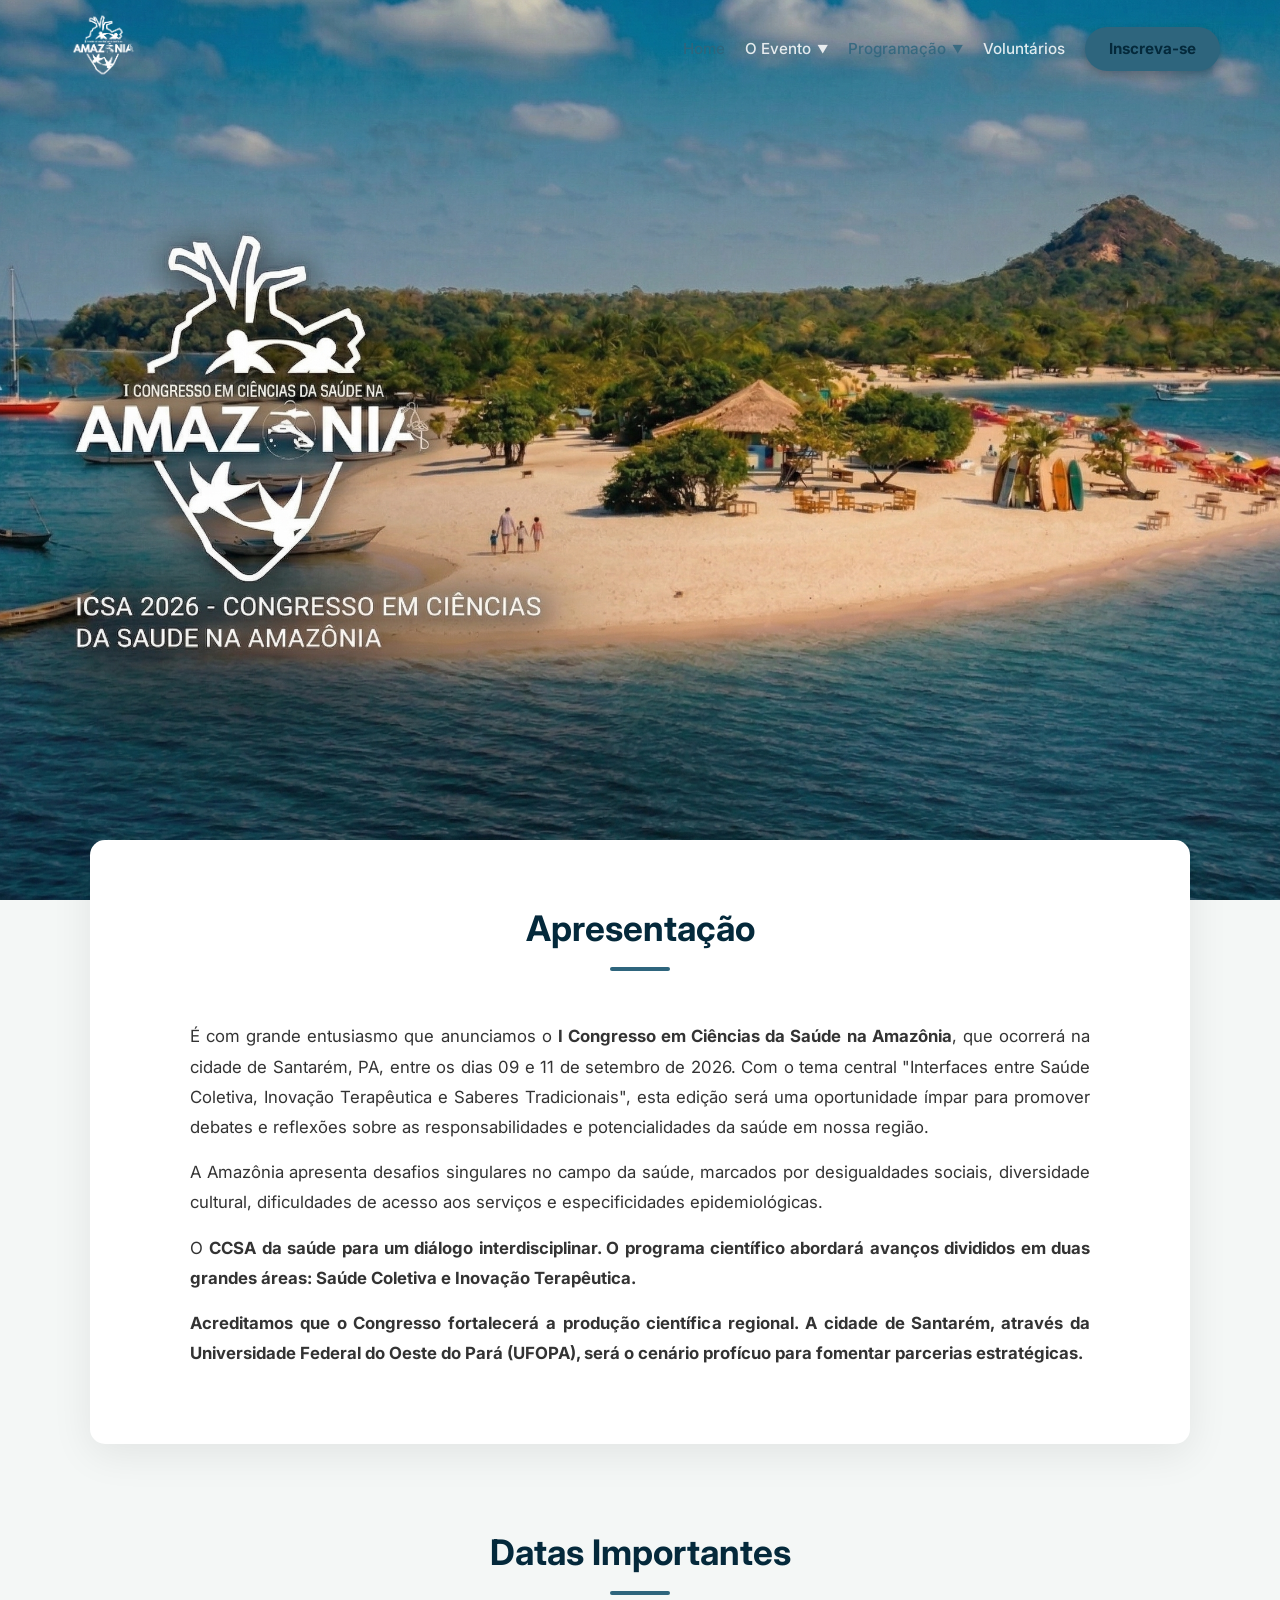
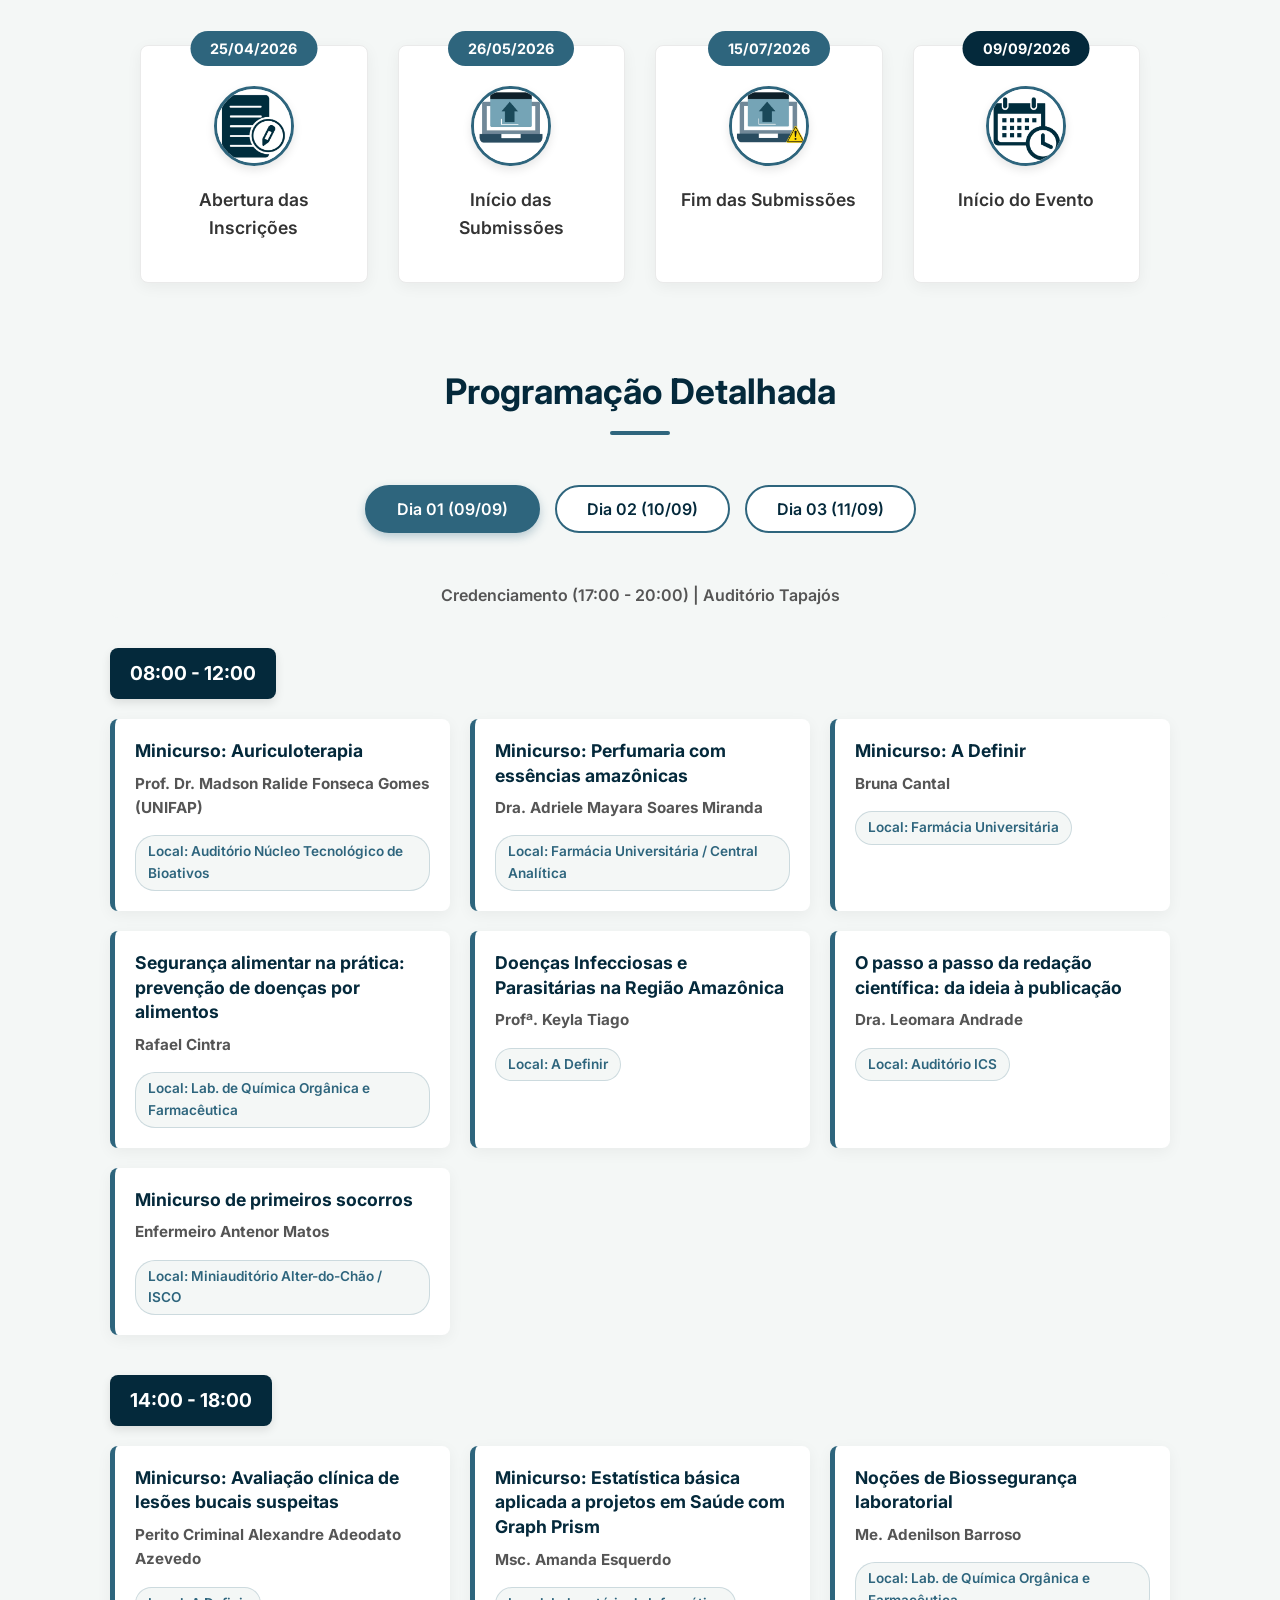
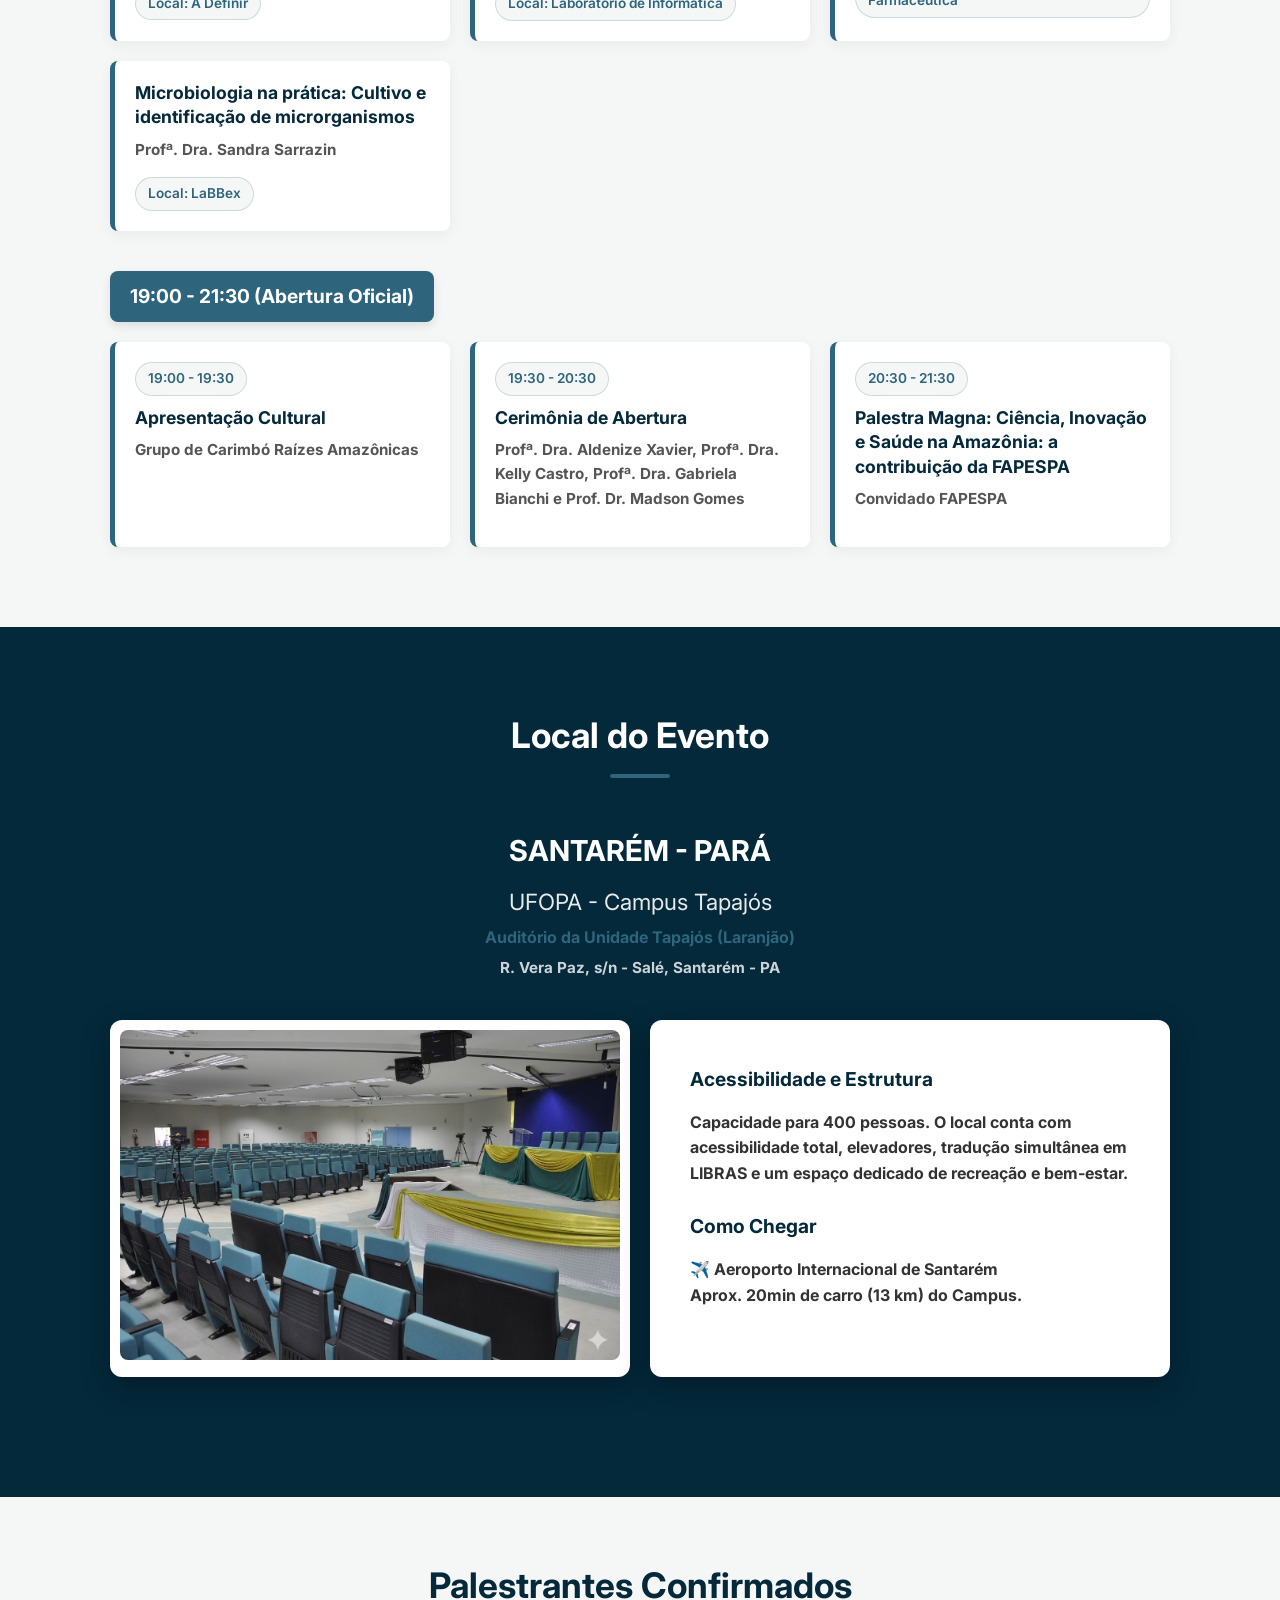
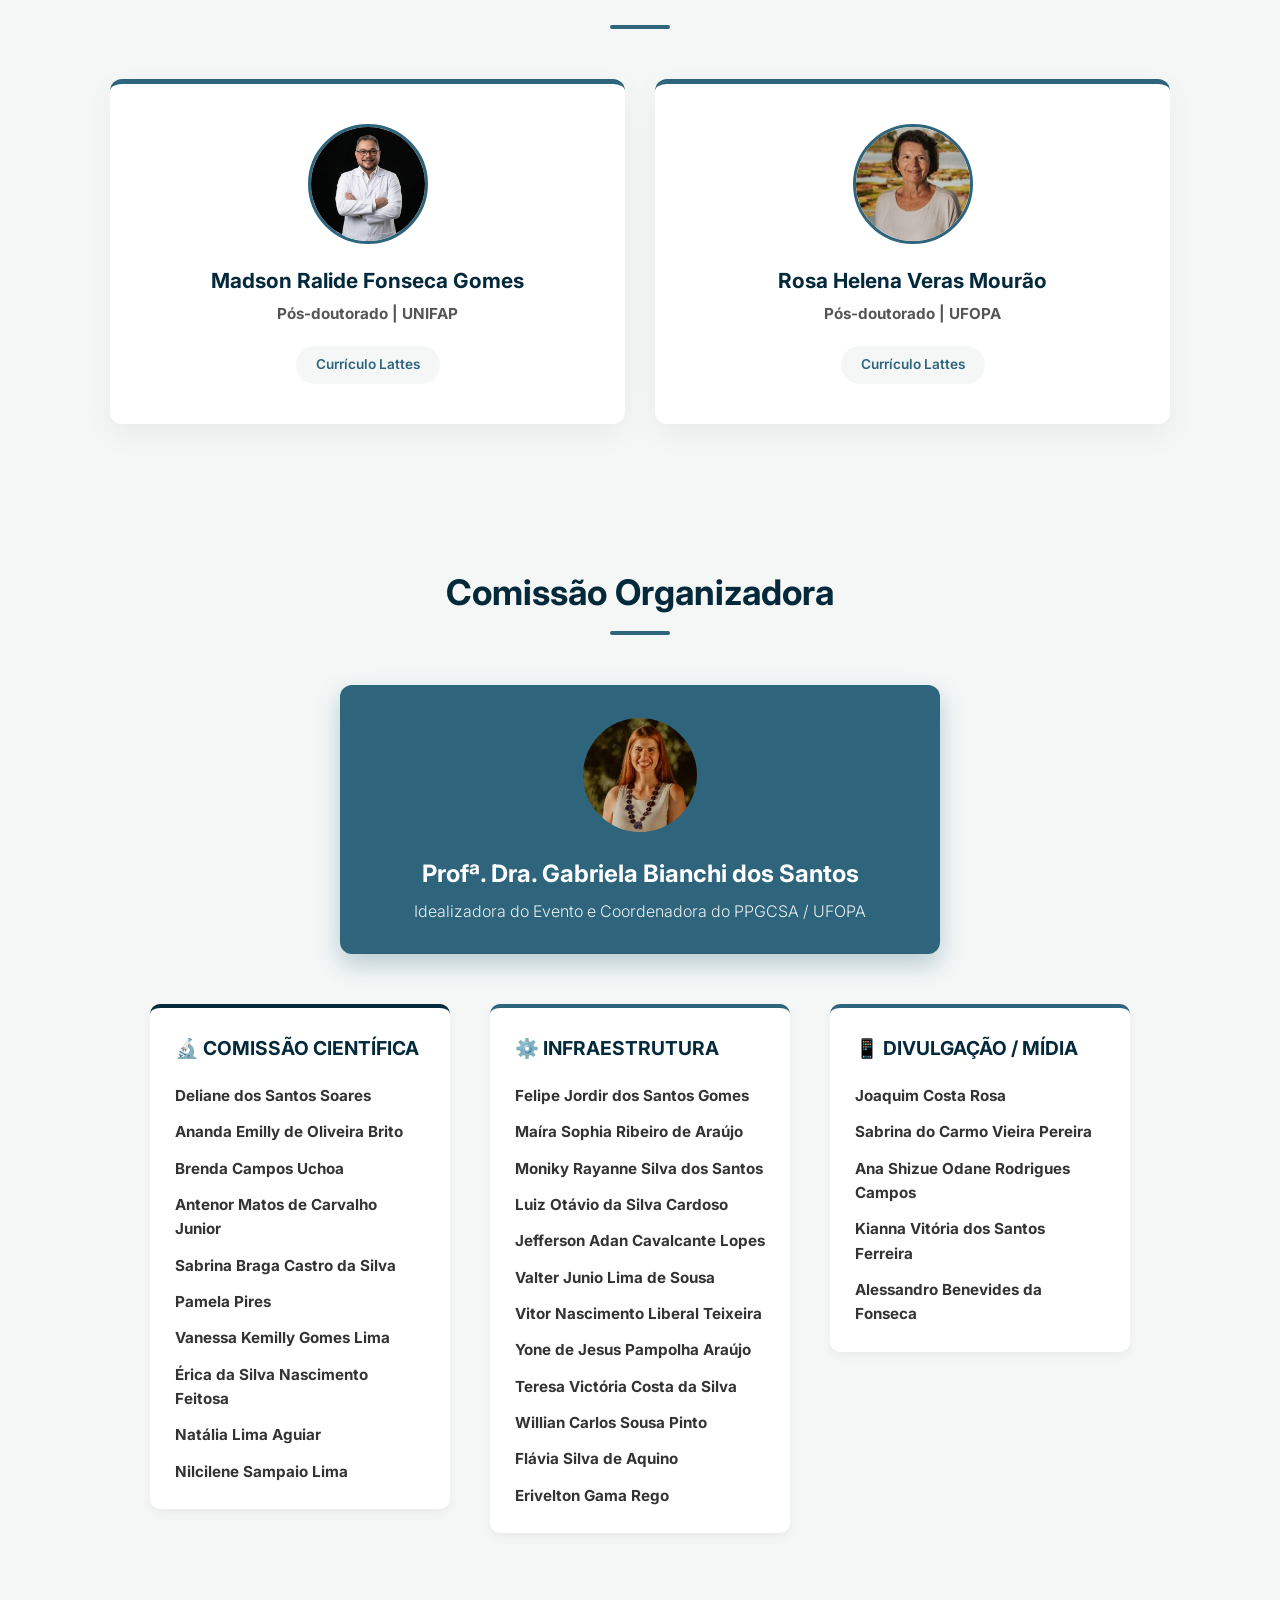
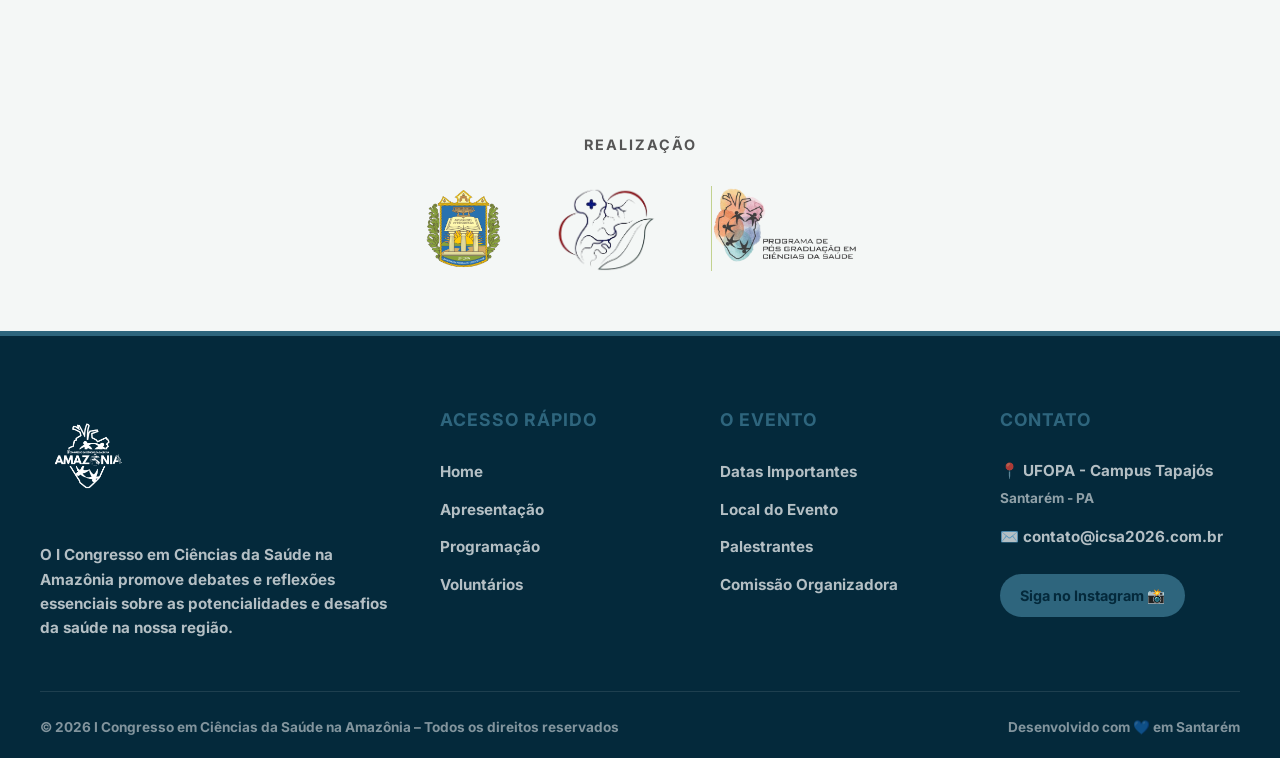
==== commit 32796994: "Correção do texto" ====
--- a/index.html
+++ b/index.html
@@ -56,7 +56,7 @@
         <div class="apresentacao-text">
             <p>É com grande entusiasmo que anunciamos o <strong>I Congresso em Ciências da Saúde na Amazônia</strong>, que ocorrerá na cidade de Santarém, PA, entre os dias 09 e 11 de setembro de 2026. Com o tema central "Interfaces entre Saúde Coletiva, Inovação Terapêutica e Saberes Tradicionais", esta edição será uma oportunidade ímpar para promover debates e reflexões sobre as responsabilidades e potencialidades da saúde em nossa região.</p>
             <p>A Amazônia apresenta desafios singulares no campo da saúde, marcados por desigualdades sociais, diversidade cultural, dificuldades de acesso aos serviços e especificidades epidemiológicas.</p>
-            <p>O <strong>ICSA 2026</strong> reunirá renomados especialistas, estudantes e profissionais da saúde para um diálogo interdisciplinar. O programa científico abordará avanços divididos em duas grandes áreas: Saúde Coletiva e Inovação Terapêutica.</p>
+            <p>O <strong>CCSA da saúde para um diálogo interdisciplinar. O programa científico abordará avanços divididos em duas grandes áreas: Saúde Coletiva e Inovação Terapêutica.</p>
             <p>Acreditamos que o Congresso fortalecerá a produção científica regional. A cidade de Santarém, através da Universidade Federal do Oeste do Pará (UFOPA), será o cenário profícuo para fomentar parcerias estratégicas.</p>
         </div>
     </section>
